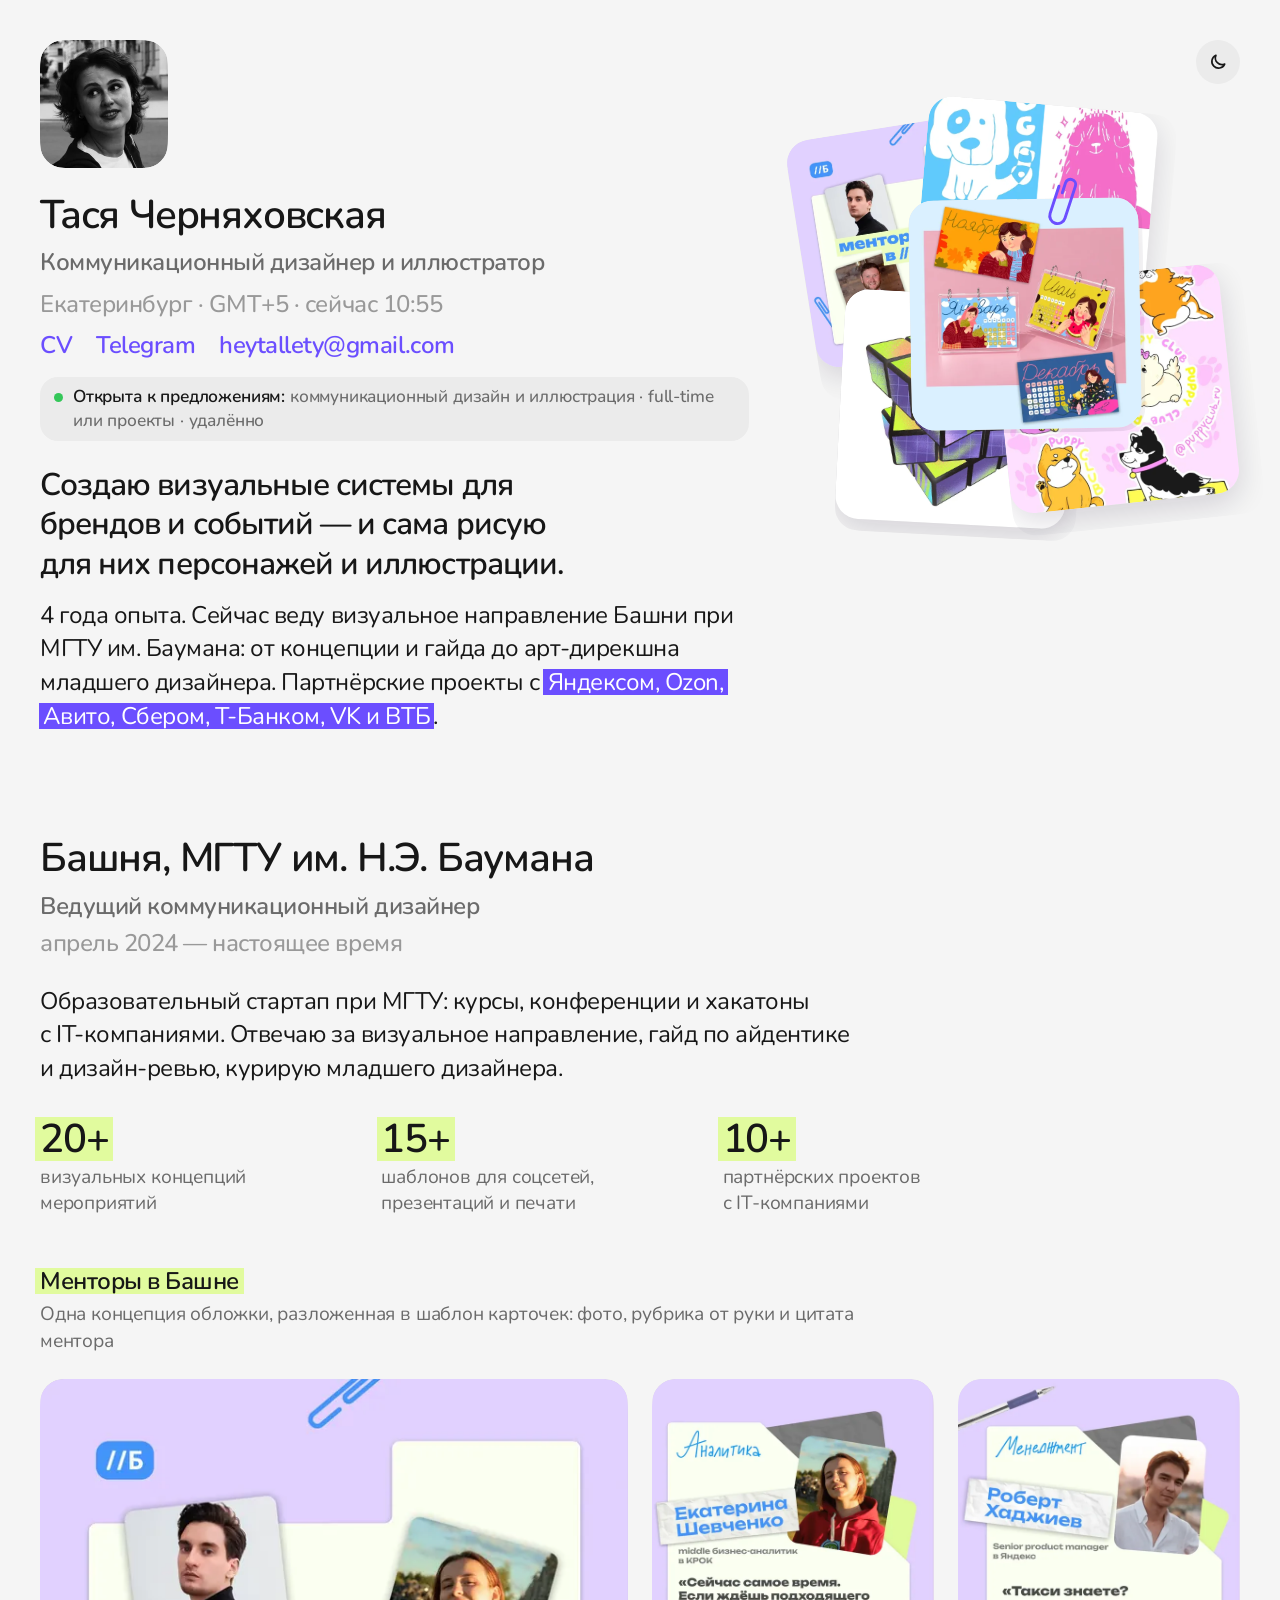
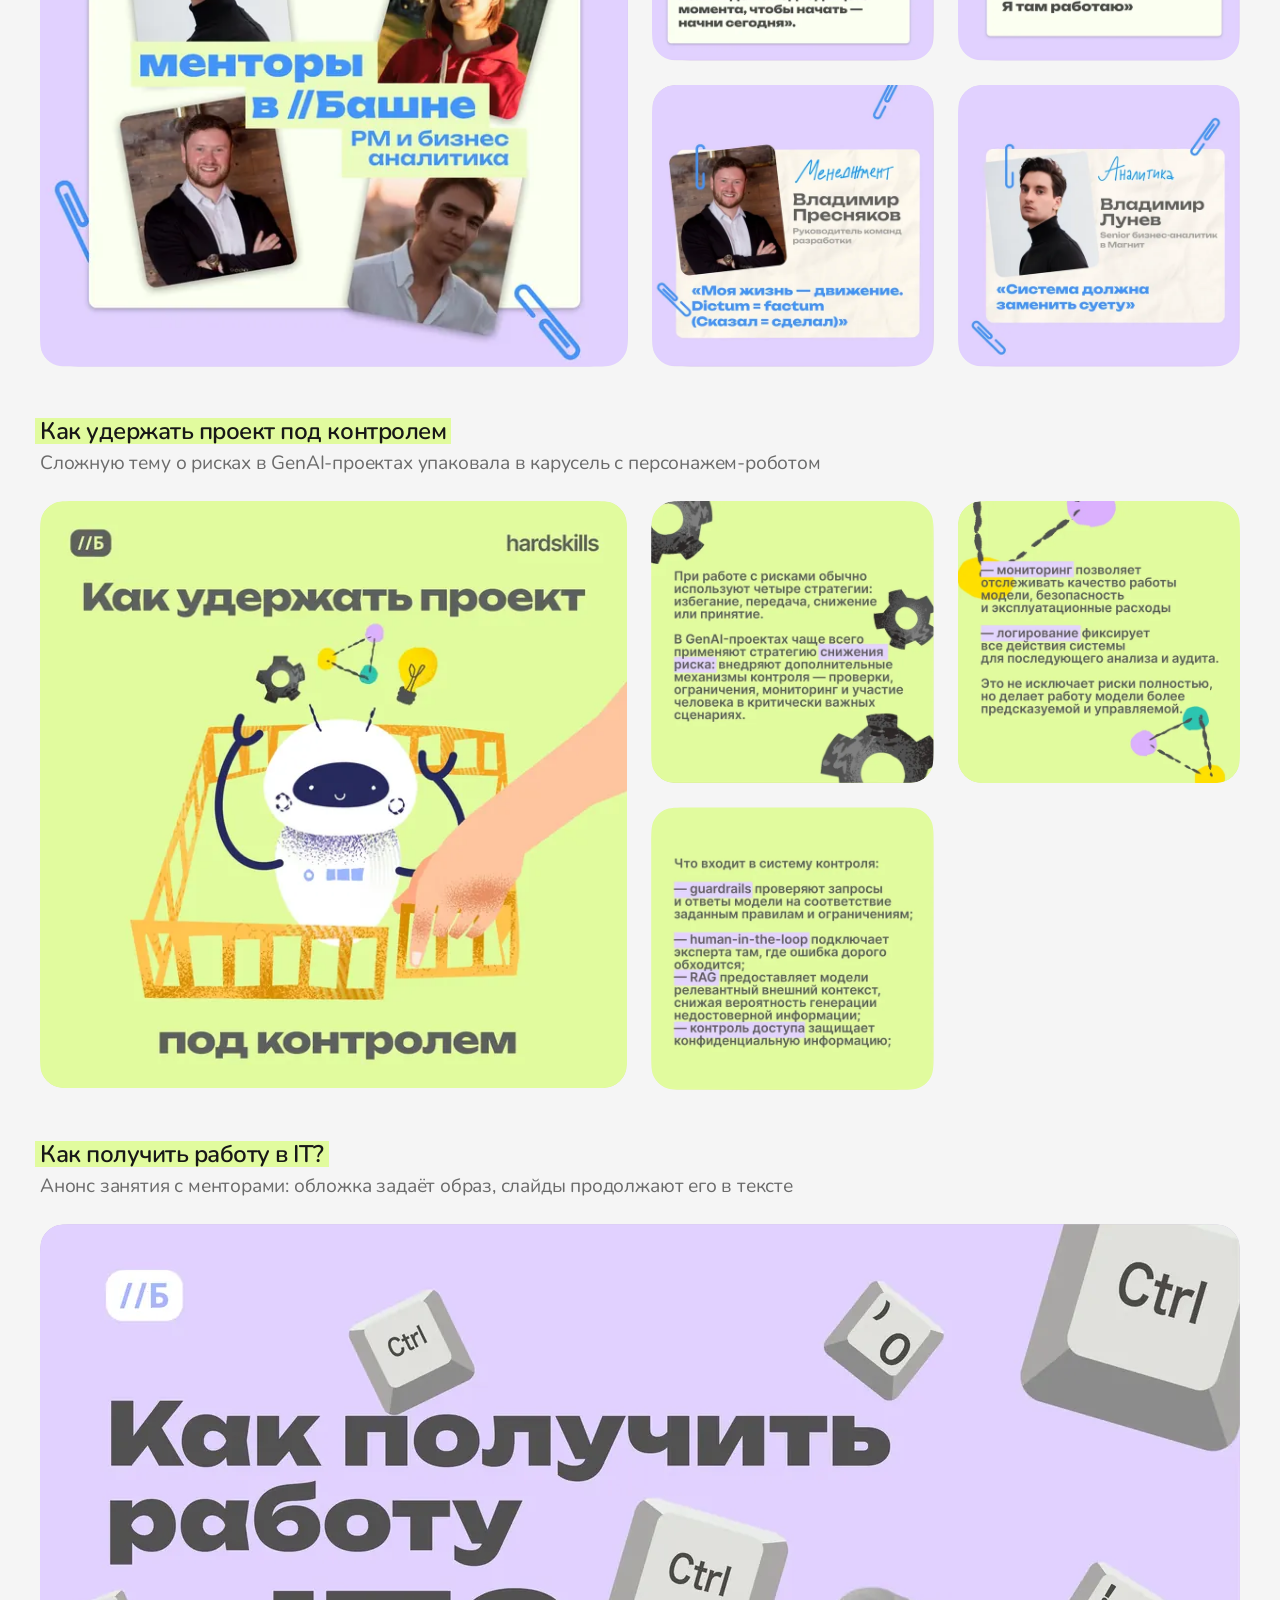
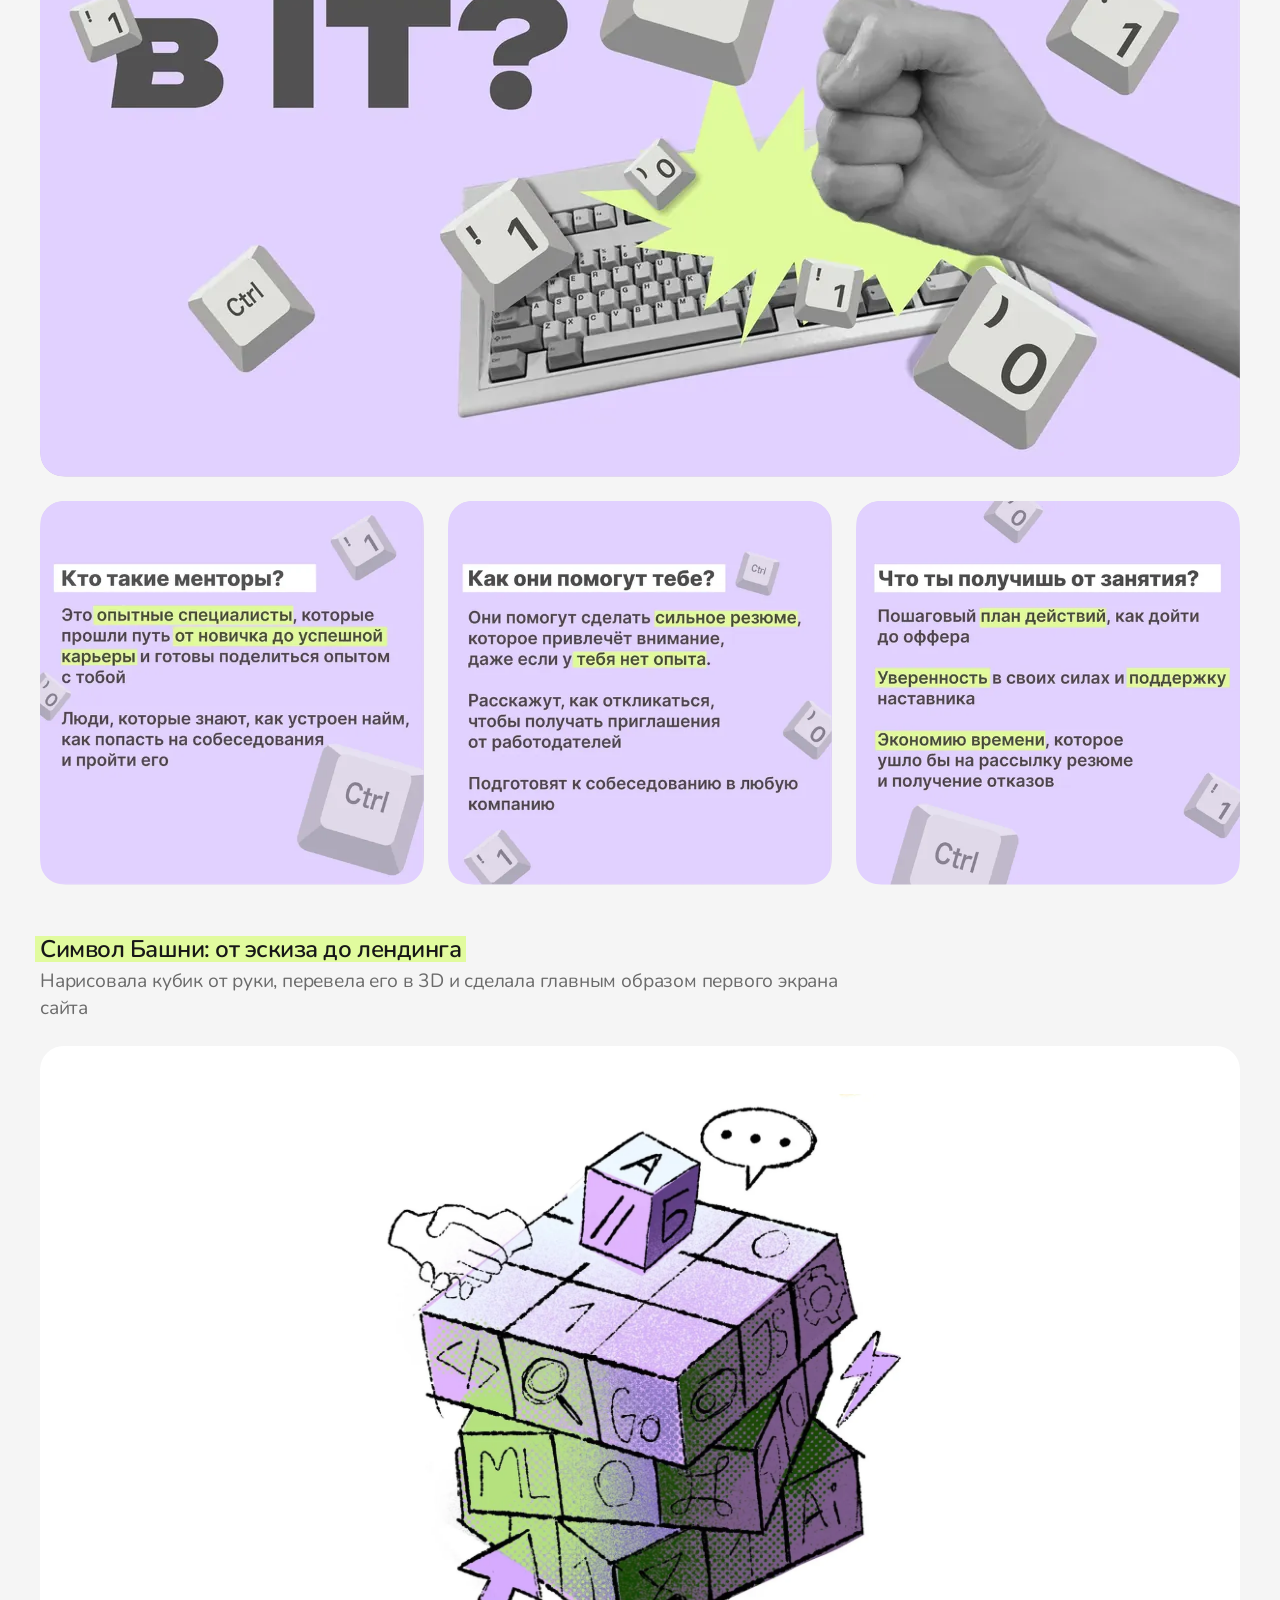
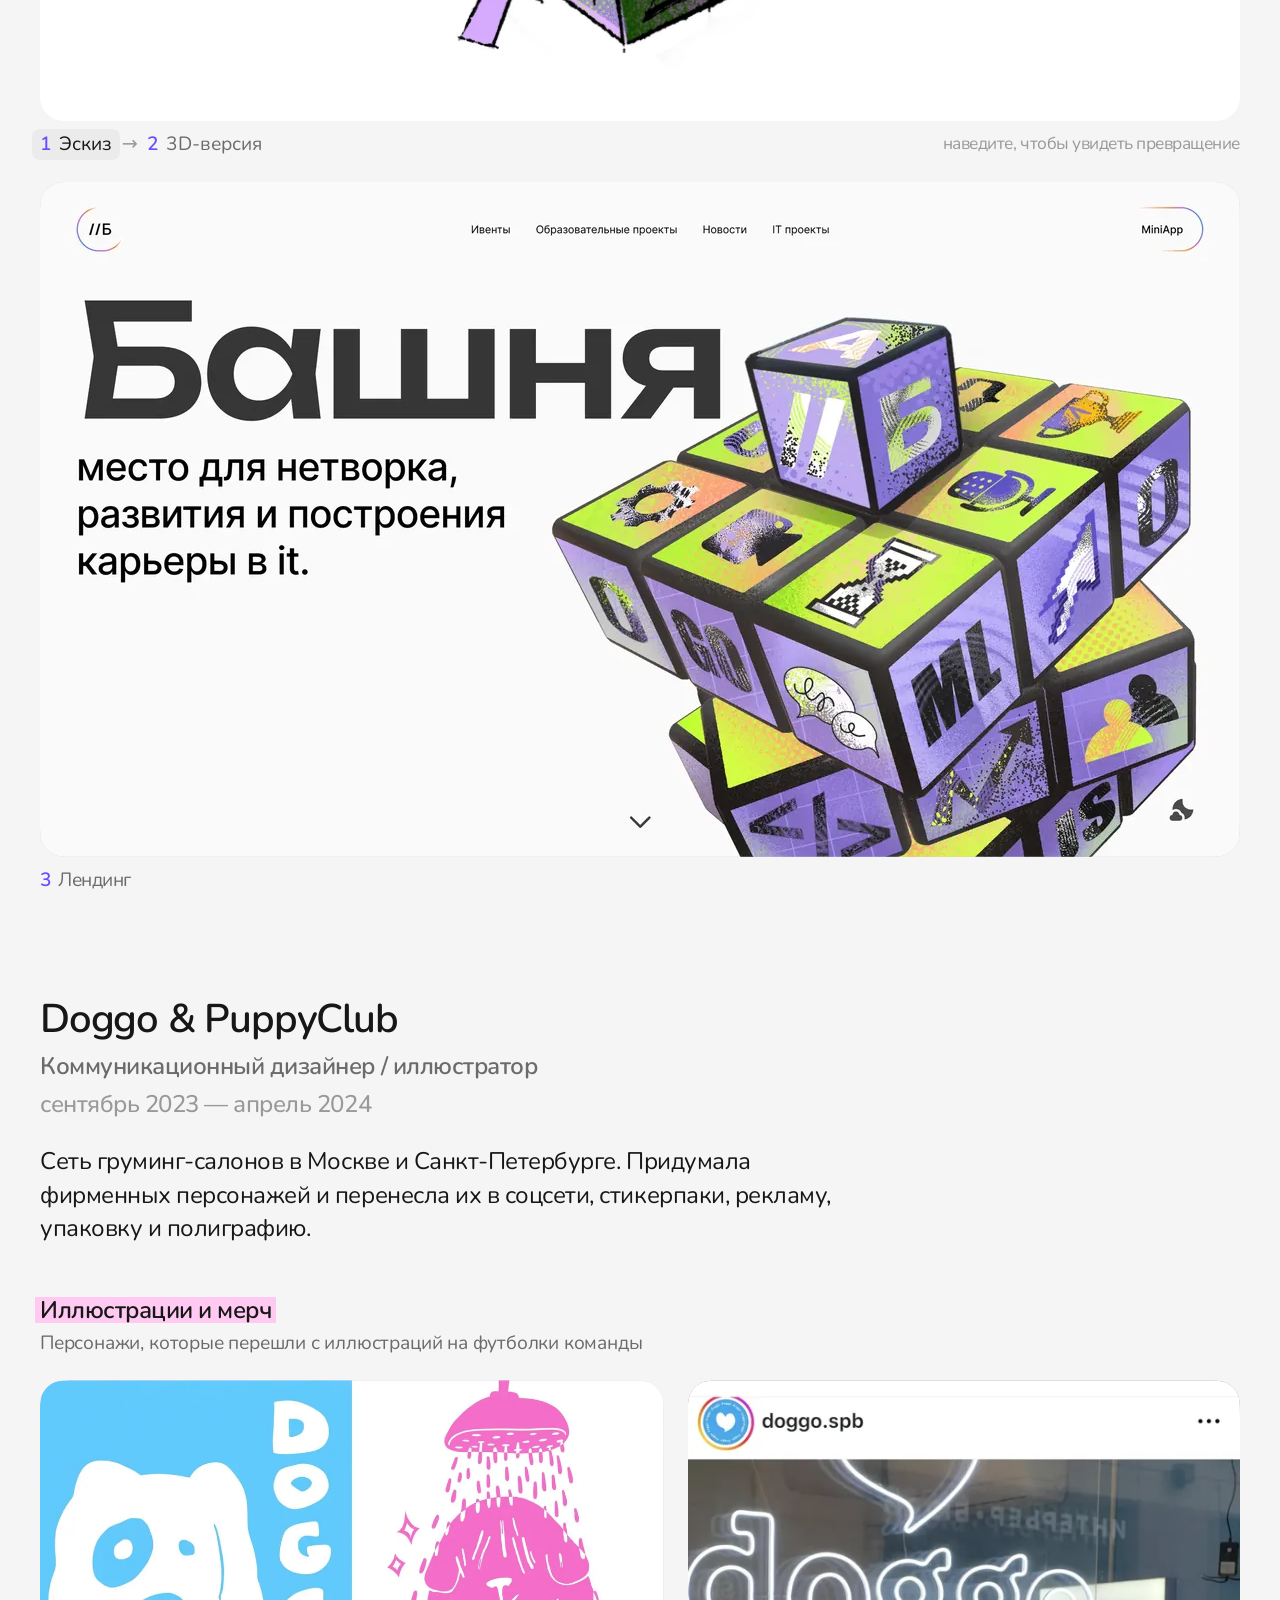
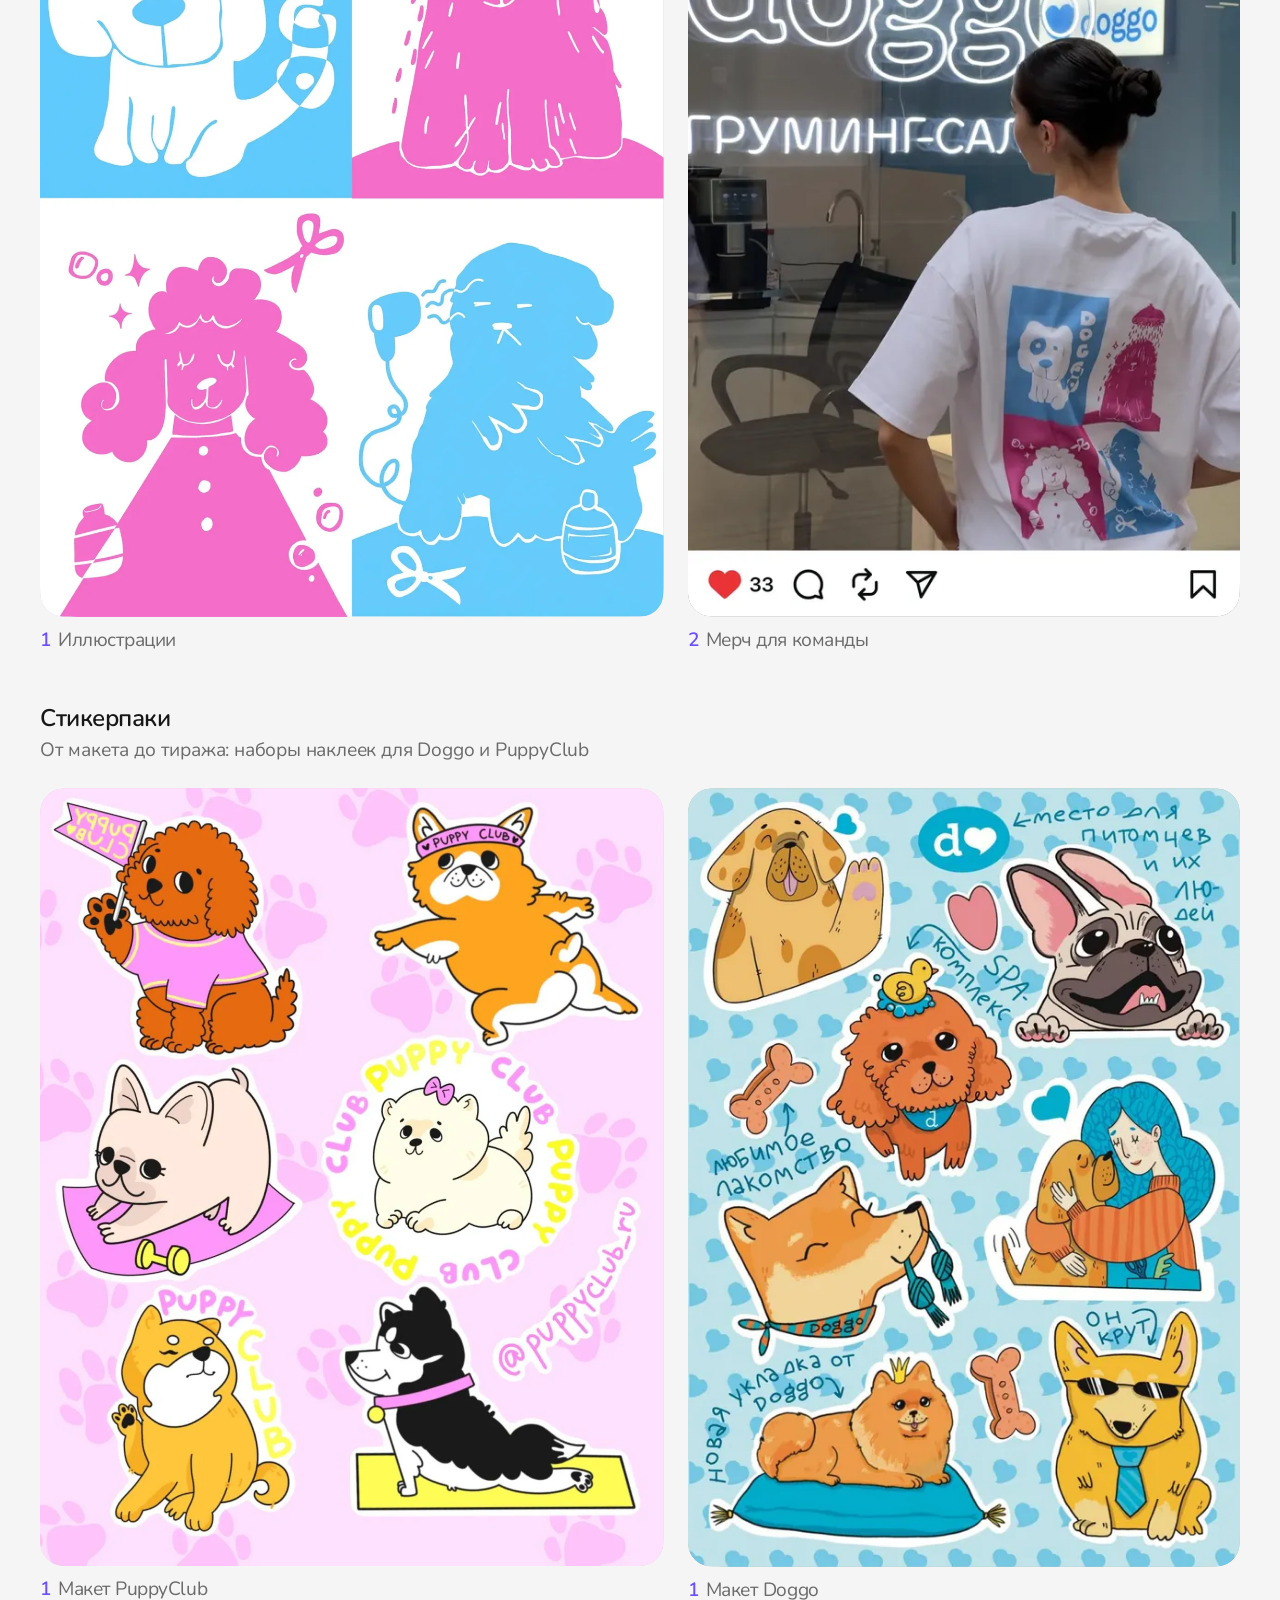
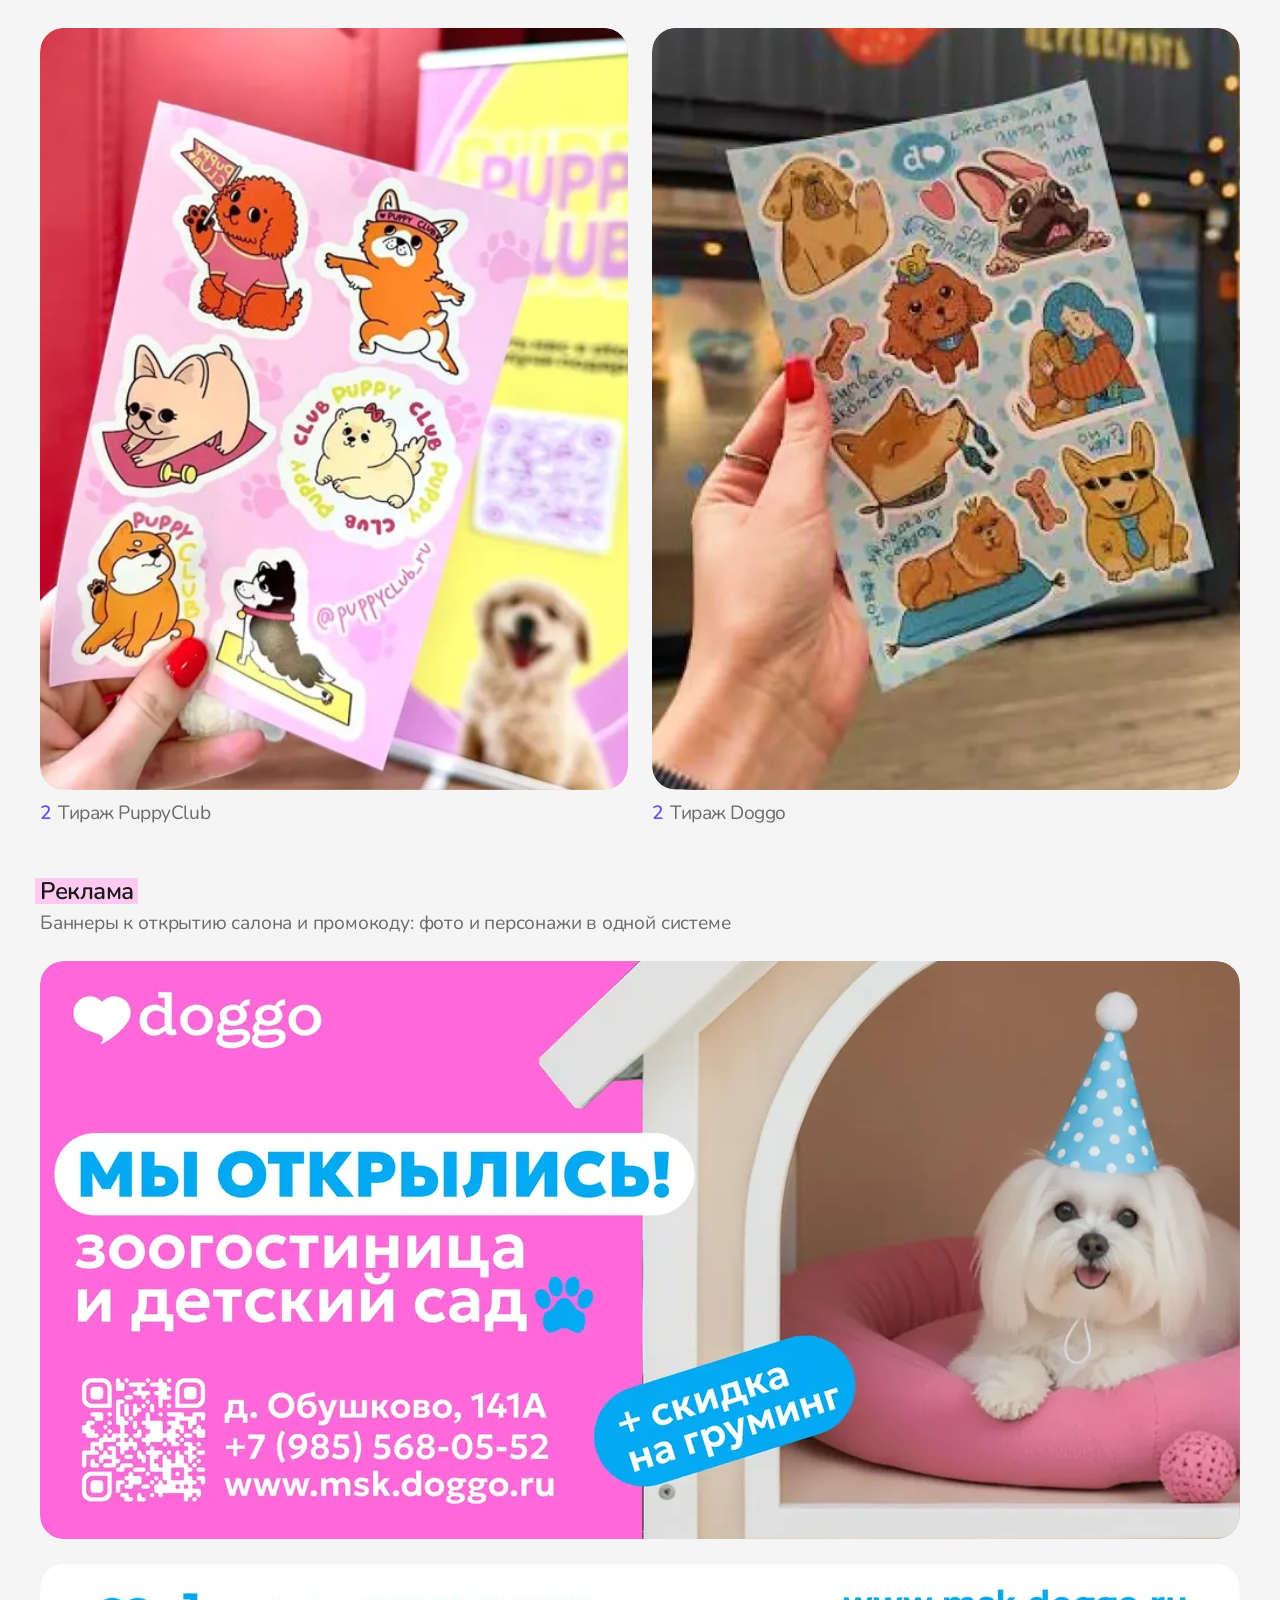
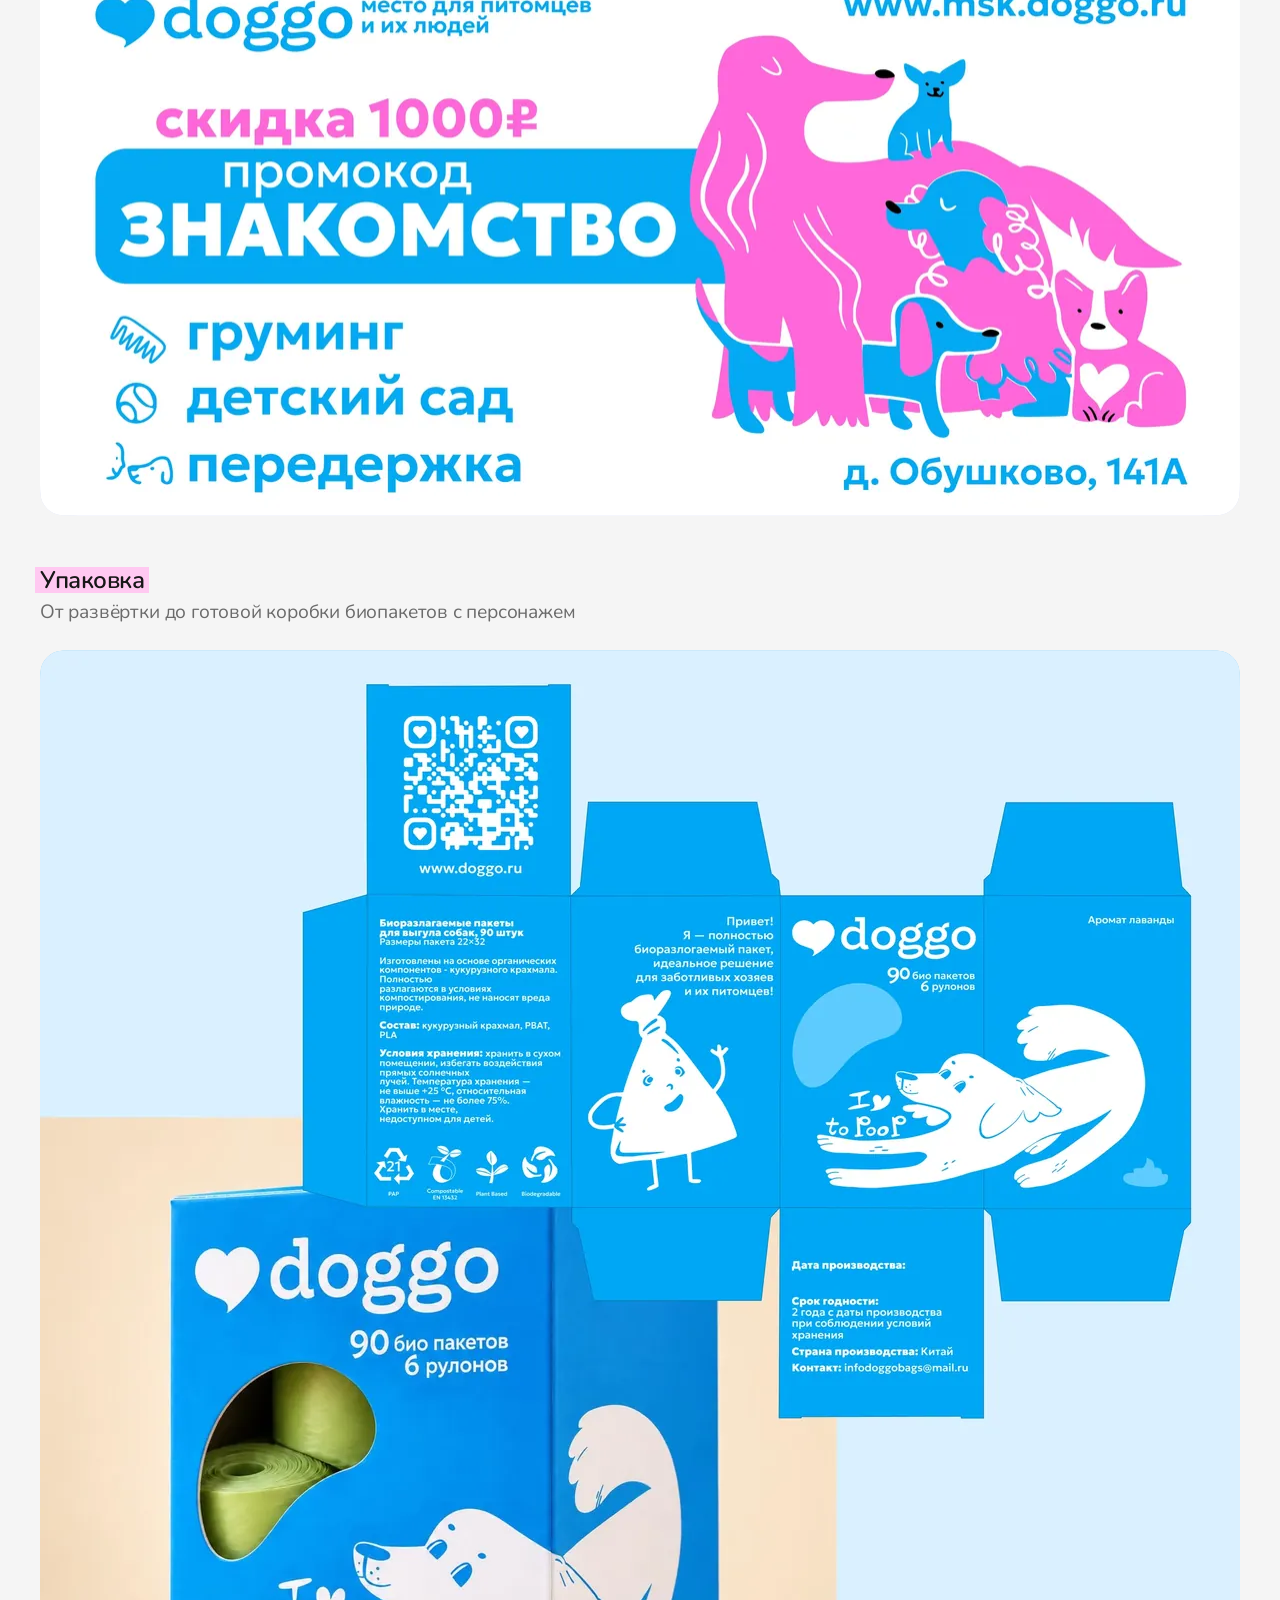
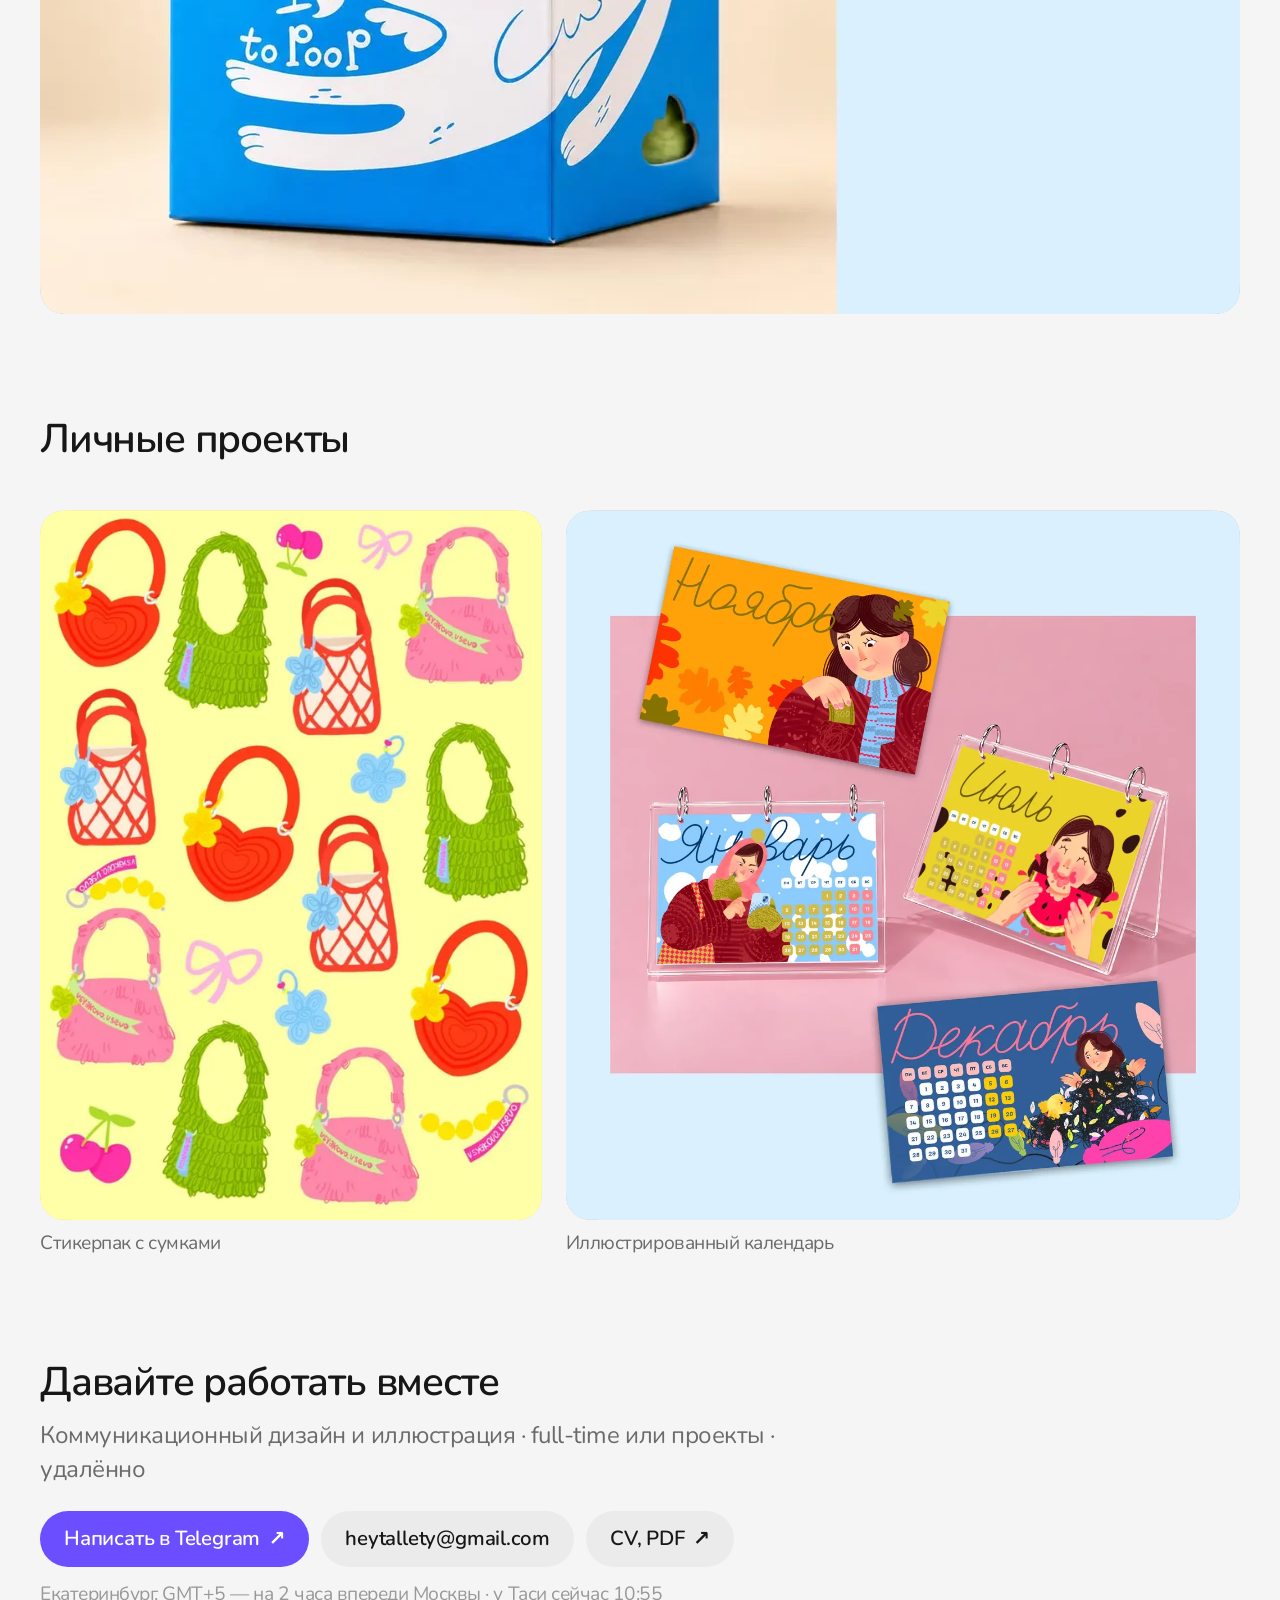
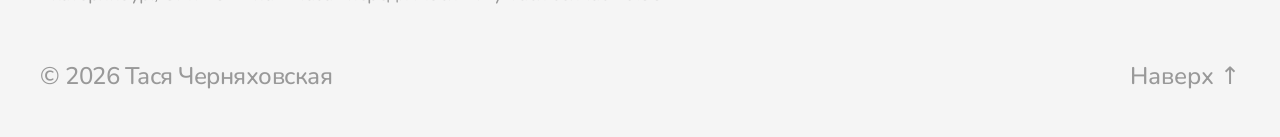
==== index.html @ 0a0b4d87 "Add files via upload" ====
<!doctype html>
<html lang="ru">
<head>
<meta charset="utf-8">
<meta name="viewport" content="width=device-width, initial-scale=1, viewport-fit=cover">
<title>Тася Черняховская</title>
<meta name="description" content="Тася Черняховская — коммуникационный дизайнер и иллюстратор: визуальные системы для брендов и событий с собственными персонажами и иллюстрациями">
<meta property="og:type" content="website">
<meta property="og:title" content="Тася Черняховская — коммуникационный дизайнер и иллюстратор">
<meta property="og:description" content="Портфолио: Башня МГТУ им. Баумана, Doggo &amp; PuppyClub, личные проекты">
<!-- После публикации замените SITE_URL на адрес сайта, например https://tasya.github.io -->
<meta property="og:url" content="SITE_URL/">
<meta property="og:image" content="SITE_URL/og.jpg">
<meta property="og:image:width" content="1200">
<meta property="og:image:height" content="630">
<meta name="twitter:card" content="summary_large_image">
<link rel="icon" href="img/avatar.webp">
<link rel="preconnect" href="https://fonts.googleapis.com">
<link rel="preconnect" href="https://fonts.gstatic.com" crossorigin>
<link rel="stylesheet" href="https://fonts.googleapis.com/css2?family=Nunito:wght@400;500;600&display=swap">
<style>
:root{
  --bg:#f5f5f5; --ink:#171717; --muted:#999; --link:#6b4eff; --tile:#ebebeb; --sub:#6b6b6b; --line:#dedede;
  --lilac:#6b4eff; --lime:#e1fb9e; --pink:#ffc9f1; --hl:var(--lime); --hl-fg:#171717;
  --fs:clamp(17px, 0.9rem + 0.75vw, 24px);
  --gap:clamp(12px, 1.9vw, 24px);
  --block:clamp(32px, 3.75vw, 48px);
  --section:clamp(64px, 8vw, 120px);
  --fs-h:clamp(26px, 1rem + 1.9vw, 40px);
  --measure:820px;
  --r:24px;
  --r2:24px;
  --on-toast:#fff; --cur-lnk:rgba(107,78,255,.18);
  color-scheme:light;
}
@media (prefers-color-scheme:dark){ :root:not([data-theme="light"]){
  --bg:#121214; --ink:#f1f0f3; --muted:#7c7b82; --link:#a593ff; --tile:#1f1e23; --sub:#a9a8b0; --line:#2a2930;
  --on-toast:#121214; --cur-lnk:rgba(165,147,255,.22);
  color-scheme:dark;
} }
:root[data-theme="dark"]{
  --bg:#121214; --ink:#f1f0f3; --muted:#7c7b82; --link:#a593ff; --tile:#1f1e23; --sub:#a9a8b0; --line:#2a2930;
  --on-toast:#121214; --cur-lnk:rgba(165,147,255,.22);
  color-scheme:dark;
}
*{box-sizing:border-box}
html{-webkit-text-size-adjust:100%}
body{
  margin:0; background:var(--bg); color:var(--ink);
  font-family:ui-rounded,"SF Compact Rounded","SF Pro Rounded","Nunito",system-ui,-apple-system,sans-serif;
  font-size:var(--fs); line-height:1.4; letter-spacing:-0.02em;
  padding-inline:clamp(16px, 4vw, 40px); padding-block:40px;
  -webkit-font-smoothing:antialiased;
}
.page{max-width:1280px; margin:0 auto; display:flex; flex-direction:column; gap:var(--section)}
section, header{display:flex; flex-direction:column; gap:var(--gap)}
header{position:relative}
.theme{position:absolute; top:0; right:0; width:44px; height:44px; border:0; border-radius:50%; background:var(--tile); color:var(--ink); display:grid; place-items:center; cursor:pointer; transition:background-color .3s, color .3s}
.theme:hover{color:var(--link)}
.theme:focus-visible{outline:3px solid var(--link); outline-offset:3px}
.theme svg{width:20px; height:20px; fill:none; stroke:currentColor; stroke-width:2; stroke-linecap:round; stroke-linejoin:round; grid-area:1/1}
.theme .i-sun{display:none}
.is-dark .theme .i-sun{display:block}
.is-dark .theme .i-moon{display:none}
p,ul,h1,h2,h3{margin:0}
.b{font-weight:600}
h1,h2{font-weight:600; text-wrap:balance}
h1{font-size:var(--fs-h); line-height:1.15; letter-spacing:-0.03em}
h2{font-size:var(--fs-h); line-height:1.15; letter-spacing:-0.03em; max-width:var(--measure)}
.role{display:block; color:var(--sub); font-size:var(--fs); line-height:1.4; letter-spacing:-0.02em; margin-top:.35em; font-weight:600}
.sec-head{display:flex; flex-direction:column; gap:var(--gap);}
.text,.desc{max-width:var(--measure)}
section > .sec-head{margin-bottom:calc(var(--block) - var(--gap))}
.lead{max-width:var(--measure)}
.stats{list-style:none; padding:0; margin:8px 0 0; display:grid; grid-template-columns:repeat(3,minmax(0,1fr)); gap:var(--gap); max-width:1000px}
.stats li{display:flex; flex-direction:column; gap:4px}
.stats b{font-size:var(--fs-h); line-height:1.1; letter-spacing:-0.03em; font-weight:600}
.stats span{color:var(--sub); font-size:.8em; line-height:1.35; letter-spacing:-0.01em}
.case{display:flex; flex-direction:column; gap:var(--gap)}
section > .case + .case{margin-top:calc(var(--block) - var(--gap))}
.sub{display:flex; flex-direction:column; gap:2px; max-width:var(--measure)}
.sub h3{margin:0; font-size:var(--fs); font-weight:600; line-height:1.4}
.sub p{color:var(--sub); font-size:.8em; line-height:1.4; letter-spacing:-0.01em}
.fig{margin:0; display:flex; flex-direction:column; gap:10px}
.fig figcaption{color:var(--sub); font-size:.8em}
.fig figcaption b{color:var(--link); font-weight:600; font-variant-numeric:tabular-nums; margin-right:.35em}
@media (max-width:560px){ .stats{grid-template-columns:1fr; gap:12px} .stats li{flex-direction:row; align-items:baseline; gap:12px} .stats b{min-width:2.4em} }


.avatar{width:128px; height:128px; border-radius:var(--r); overflow:hidden; background:var(--bg); flex:none; position:relative}
.avatar img{position:absolute; left:-14px; top:-27px; width:184px; height:184px; max-width:none; object-fit:cover}
.intro{display:flex; flex-direction:column; gap:8px}
.intro .role{margin-top:0}
.meta{color:var(--muted); font-weight:500}
.when{display:block; color:var(--muted); font-size:var(--fs); line-height:1.4; letter-spacing:-0.02em; font-weight:500; margin-top:.15em}
.links{display:flex; flex-wrap:wrap; gap:4px 24px}
.links a{color:var(--link); text-decoration:none; font-weight:600; padding:0 .18em; margin:0 -.18em; border-radius:4px; background:linear-gradient(transparent 8%, var(--lilac) 8%, var(--lilac) 92%, transparent 92%) no-repeat 0 0 / 0% 100%; transition:background-size .25s ease, color .25s}
.links a:hover,.links a:focus-visible{background-size:100% 100%; color:#fff}
@media (prefers-reduced-motion:reduce){.links a{transition:none}}
.links a:focus-visible, .shot:focus-visible{outline:3px solid var(--link); outline-offset:3px}
.text{display:flex; flex-direction:column; gap:16px}
.pitch{font-size:clamp(22px, 1rem + 1.2vw, 32px); line-height:1.25; letter-spacing:-0.03em; font-weight:600; text-wrap:balance}
.desc p{margin-bottom:4px}
.desc ul{padding-left:1.5em; margin:0}


/* text selection in marker colors */
::selection{background:#6b4eff; color:#fff}
.links a::selection{color:#fff}
#s-bashnya ::selection{background:#e1fb9e; color:#171717}
#s-doggo ::selection{background:#ffc9f1; color:#171717}
html,body{transition:background-color .3s, color .3s}
@media (prefers-reduced-motion:reduce){html,body{transition:none}}
/* marker highlights, as in the Bashnya slides */
.hl{background:linear-gradient(transparent 8%, var(--hl) 8%, var(--hl) 92%, transparent 92%); padding:0 .18em; margin:0 -.06em; -webkit-box-decoration-break:clone; box-decoration-break:clone}
.hl-lilac{--hl:var(--lilac); --hl-fg:#fff}
#s-bashnya{--hl:var(--lime); --hl-fg:#171717}
#s-doggo{--hl:var(--pink); --hl-fg:#171717}
.hl,.sub h3 span,.stats b span{transition:color .35s}
html:not(.mk-pre) :is(.hl,.sub h3 span,.stats b span), .mk-pre :is(.hl,.sub h3 span,.stats b span).mk-in{color:var(--hl-fg)}
.sub h3 span{background:linear-gradient(transparent 8%, var(--hl) 8%, var(--hl) 92%, transparent 92%); padding:0 .2em; margin-left:-.2em; -webkit-box-decoration-break:clone; box-decoration-break:clone}
.stats b{font-variant-numeric:tabular-nums}
.stats b span{color:inherit; font-size:inherit; letter-spacing:inherit; line-height:inherit; background:linear-gradient(transparent 10%, var(--hl) 10%, var(--hl) 90%, transparent 90%); padding:0 .12em; margin-left:-.12em}


/* image tiles */
.shot{
  display:block; position:relative; width:100%; max-width:100%; overflow:hidden;
  border-radius:var(--r); background:var(--tile); cursor:zoom-in; padding:0; border:0;
}
.shot img{position:absolute; inset:0; width:100%; height:100%; object-fit:cover; display:block; transition:transform .5s cubic-bezier(.2,.7,.2,1)}
.shot:hover img{transform:scale(1.025)}
.r2 .shot{border-radius:var(--r2)}
.shot:focus-visible{outline-offset:-4px}
.sq{aspect-ratio:1}

.grid{display:grid; gap:var(--gap); width:100%}
.g-a{grid-template-columns:1fr 1fr}
.g-a .quad{display:grid; grid-template-columns:1fr 1fr; gap:var(--gap)}
.g-b{grid-template-columns:628fr 302fr 302fr; align-items:start}
.g-b .big{grid-row:span 2}
.g-3{grid-template-columns:repeat(3,1fr)}
.g-pair{grid-template-columns:1fr 1fr}
.g-pair.wide{gap:calc(var(--gap)*2)}
.g-d1{grid-template-columns:666fr 590fr}
.g-d2{grid-template-columns:666fr 590fr}
.g-p{grid-template-columns:536fr 720fr}

.foot{display:flex; flex-direction:column; gap:var(--block);}
.foot-cta{display:flex; flex-direction:column; gap:16px}
.copy{color:var(--muted); font-weight:500}

@media (max-width:720px){
  body{padding-block:24px}
  .avatar{width:96px; height:96px; border-radius:24px}
  .avatar img{left:-10.5px; top:-20px; width:138px; height:138px}
  .g-a{grid-template-columns:1fr}
  .g-b,.g-3{grid-template-columns:1fr 1fr}
  .g-b .big{grid-column:1 / -1; grid-row:auto}
  .g-b .m-full{grid-column:1 / -1; order:5}
  .g-3 > :last-child{grid-column:1 / -1}
  .g-pair.wide{gap:var(--gap)}
}
@media (max-width:480px){
  .g-d1,.g-d2,.g-p{grid-template-columns:1fr}
}

.copy-mail{position:relative}
.toast{position:fixed; left:50%; bottom:calc(24px + env(safe-area-inset-bottom,0px)); transform:translate(-50%,12px); z-index:200;
  background:var(--ink); color:var(--on-toast); font-size:16px; letter-spacing:0; font-weight:500; padding:10px 18px; border-radius:999px;
  opacity:0; pointer-events:none; transition:opacity .2s, transform .2s}
.toast.show{opacity:1; transform:translate(-50%,0)}

/* motion */
.shot img{opacity:0; transition:opacity .6s ease, transform .5s cubic-bezier(.2,.7,.2,1)}
.shot img.ld{opacity:1}
.hl,.sub h3 span,.stats b span{background-repeat:no-repeat; background-size:100% 100%}
.mk-pre .hl,.mk-pre .sub h3 span,.mk-pre .stats b span{background-size:0% 100%}
.mk-ready .hl,.mk-ready .sub h3 span,.mk-ready .stats b span{transition:background-size .7s cubic-bezier(.65,0,.35,1)}
.mk-pre .hl.mk-in,.mk-pre .sub h3 span.mk-in,.mk-pre .stats b span.mk-in{background-size:100% 100%}
.lb-stage img.flip{transition:transform .38s cubic-bezier(.2,.8,.2,1), border-radius .38s}
@media (prefers-reduced-motion:reduce){ .shot img{transition:none} .mk-pre .hl,.mk-pre .sub h3 span,.mk-pre .stats b span{transition:none; background-size:100% 100%} .lb-stage img.flip{transition:none} }

/* custom cursor (mouse / trackpad only) */
.cur{position:fixed; left:0; top:0; translate:-200px -200px; z-index:300; pointer-events:none; width:12px; height:12px; margin:-6px 0 0 -6px; border-radius:50%;
  background:var(--link); display:grid; place-items:center; opacity:0;
  transition:width .25s cubic-bezier(.2,.8,.2,1), height .25s cubic-bezier(.2,.8,.2,1), margin .25s cubic-bezier(.2,.8,.2,1), background-color .2s, opacity .2s}
.cur span{font-size:14px; font-weight:600; letter-spacing:0; color:var(--ink); opacity:0; transition:opacity .15s; white-space:nowrap}
.cur.on{opacity:1}
.cur.img{width:84px; height:84px; margin:-42px 0 0 -42px}
.cur span{transition:opacity .15s, color .2s}
.cur.img span{opacity:1}
.cur.lnk{width:auto; height:34px; margin:0; transform:translate(-50%,-50%); padding:0 14px; border-radius:999px; background:var(--link); transition:margin .25s cubic-bezier(.2,.8,.2,1), background-color .2s, opacity .2s}
.cur.lnk span{opacity:1; color:#fff; font-size:14px}
.is-dark .cur.lnk span{color:#121214}
.cur.down{scale:.88}
@media (hover:hover) and (pointer:fine){
  html.has-cur, html.has-cur a, html.has-cur button.shot{cursor:none}
  html.has-cur .lb, html.has-cur .lb *{cursor:auto}
}

/* status */
.status{display:inline-flex; align-items:flex-start; gap:10px; margin-top:6px; padding:8px 16px 8px 14px; border-radius:18px; background:var(--tile);
  font-size:.72em; font-weight:500; line-height:1.4; letter-spacing:-0.01em; color:var(--sub); max-width:100%; align-self:flex-start}
.status b{color:var(--ink); font-weight:600}
.status i{flex:none; width:9px; height:9px; border-radius:50%; background:#34c759; margin-top:.45em; box-shadow:0 0 0 0 rgba(52,199,89,.5); animation:ping 2.4s ease-out infinite}
@keyframes ping{0%{box-shadow:0 0 0 0 rgba(52,199,89,.45)}70%,100%{box-shadow:0 0 0 8px rgba(52,199,89,0)}}
/* sticky section nav */
section,footer{scroll-margin-top:90px}
.snav{position:fixed; z-index:50; left:50%; top:calc(14px + env(safe-area-inset-top,0px)); translate:-50% -140%; opacity:0;
  display:flex; gap:2px; padding:5px; border-radius:999px; background:color-mix(in srgb, var(--bg-cur,var(--bg)) 78%, transparent);
  -webkit-backdrop-filter:blur(14px) saturate(1.4); backdrop-filter:blur(14px) saturate(1.4);
  box-shadow:0 0 0 1px var(--line), 0 8px 24px rgba(0,0,0,.08); transition:translate .35s cubic-bezier(.2,.8,.2,1), opacity .25s}
.snav.show{translate:-50% 0; opacity:1}
.snav a{font-size:16px; font-weight:600; letter-spacing:-0.01em; color:var(--sub); text-decoration:none; padding:7px 14px; border-radius:999px; transition:background-color .2s, color .2s; white-space:nowrap}
.snav a:hover{color:var(--ink)}
.snav a.act{background:var(--lilac); color:#fff}
.snav a:focus-visible{outline:2px solid var(--link); outline-offset:2px}
@media (max-width:480px){ .snav a{font-size:14px; padding:6px 10px} }
@media (prefers-reduced-motion:reduce){ .snav{transition:opacity .2s} .status i{animation:none} }

/* sketch -> 3D morph */
.morph-stage{position:relative; aspect-ratio:16/9; border-radius:var(--r); background:#fff; overflow:hidden}
.morph-stage .shot{position:absolute; inset:0; width:100%; height:100%; background:#fff !important; border-radius:var(--r)}
.morph-stage .shot img{object-fit:contain; padding:4%}
.morph-stage .m-b{opacity:0; pointer-events:none; transition:opacity .7s ease}
.morph-stage .m-a img.ld{transition:opacity .7s ease, transform .7s cubic-bezier(.2,.7,.2,1)}
.morph.is-b .m-b{opacity:1; pointer-events:auto}
.morph.is-b .m-a{pointer-events:none}
.morph.is-b .m-a img.ld{opacity:0; transform:scale(.96) rotate(-2deg)}
.morph .m-b img{transform:scale(1.04) rotate(2deg); transition:opacity .6s ease, transform .7s cubic-bezier(.2,.7,.2,1)}
.morph.is-b .m-b img{transform:none}
.steps{display:flex; align-items:center; flex-wrap:wrap; gap:6px 10px}
.steps .step{font:inherit; color:var(--sub); background:none; border:0; padding:2px 8px; margin:-2px -8px; border-radius:8px; cursor:pointer; transition:color .2s, background-color .2s}
.steps .step b{color:var(--link); font-weight:600; margin-right:.35em}
.steps .step.on{color:var(--ink); background:var(--tile)}
.steps .step:focus-visible{outline:2px solid var(--link); outline-offset:2px}
.steps .arr{color:var(--muted)}
.steps .hint{color:var(--muted); margin-left:auto; font-size:.9em}
@media (hover:none){ .steps .hint{display:none} }
@media (prefers-reduced-motion:reduce){ .morph-stage .m-b,.morph-stage .shot img{transition:none !important} .morph .m-b img,.morph.is-b .m-a img.ld{transform:none} }
/* card tilt */
.tilt{transition:transform .5s cubic-bezier(.2,.8,.2,1)}
.tilt.tilting{transition:transform .08s linear}
.tilt::after{content:""; position:absolute; inset:0; pointer-events:none; border-radius:inherit; opacity:0; transition:opacity .3s;
  background:radial-gradient(circle at var(--gx,50%) var(--gy,50%), rgba(255,255,255,.45), rgba(255,255,255,0) 55%); mix-blend-mode:soft-light}
.tilt.tilting::after{opacity:1}
/* paw prints */
.paw{position:fixed; left:0; top:0; z-index:40; width:22px; height:22px; margin:-11px 0 0 -11px; pointer-events:none; color:#ff5fd2; opacity:.85; animation:pawfade 1.3s ease-out forwards}
.is-dark .paw{color:#ff7fdc}
@keyframes pawfade{0%{opacity:0; scale:.6}12%{opacity:.85; scale:1}70%{opacity:.6}100%{opacity:0; scale:.9}}

/* footer CTA */
.foot-cta{gap:14px}
.foot-sub{color:var(--sub); max-width:var(--measure)}
.btns{display:flex; flex-wrap:wrap; gap:12px; margin-top:10px}
.btn{display:inline-flex; align-items:center; gap:.4em; height:56px; padding:0 24px; border-radius:999px; font-weight:600; font-size:.85em; letter-spacing:-0.01em;
  text-decoration:none; color:var(--ink); background:var(--tile); transition:background-color .2s, color .2s, transform .2s}
.btn:hover{background:var(--lilac); color:#fff}
.btn.primary{background:var(--link); color:#fff}
.is-dark .btn.primary{color:#121214}
.btn.primary:hover{background:var(--ink); color:var(--bg)}
.btn:active{transform:scale(.97)}
.btn:focus-visible{outline:3px solid var(--link); outline-offset:3px}
.foot-meta{color:var(--muted); font-size:.8em}
.foot-bottom{display:flex; justify-content:space-between; align-items:center; gap:16px; flex-wrap:wrap}
.totop{font:inherit; font-weight:500; color:var(--muted); background:none; border:0; padding:4px 0; cursor:pointer; transition:color .2s}
.totop:hover{color:var(--link)}
.totop:focus-visible{outline:2px solid var(--link); outline-offset:3px; border-radius:4px}
@media (max-width:560px){ .btn{height:52px; width:100%; justify-content:center} }

/* hero with collage */
header{display:grid; grid-template-columns:minmax(0,1fr) minmax(0,440px); gap:var(--gap) clamp(24px,4vw,64px); align-items:start}
.hero-l{display:flex; flex-direction:column; gap:var(--gap); min-width:0}
.collage{position:relative; height:470px; margin-top:64px}
.hcard{position:absolute; width:230px; aspect-ratio:1; padding:0; border:0; border-radius:var(--r); overflow:hidden; background:var(--tile); cursor:zoom-in;
  box-shadow:0 10px 30px rgba(20,10,40,.14); transition:transform .55s cubic-bezier(.2,.8,.2,1), box-shadow .3s}
.hcard img{width:100%; height:100%; object-fit:cover; display:block}
.hc1{left:0;   top:20px;  transform:rotate(-9deg); z-index:1}
.hc2{left:120px; top:0;   transform:rotate(5deg);  z-index:2}
.hc3{left:40px; top:190px; transform:rotate(3deg); z-index:3}
.hc4{left:200px; top:170px; transform:rotate(-6deg); z-index:4}
.hc5{left:110px; top:95px; transform:rotate(-1deg); z-index:5}
.collage:hover .hc1{transform:translate(-40px,-24px) rotate(-14deg)}
.collage:hover .hc2{transform:translate(46px,-30px) rotate(10deg)}
.collage:hover .hc3{transform:translate(-50px,30px) rotate(-3deg)}
.collage:hover .hc4{transform:translate(50px,34px) rotate(-10deg)}
.collage:hover .hc5{transform:translate(0,-6px) rotate(2deg)}
.collage .hcard:hover{box-shadow:0 18px 44px rgba(20,10,40,.24); z-index:9; scale:1.04}
.hcard:focus-visible{outline:3px solid var(--link); outline-offset:3px; z-index:9}
.clip{position:absolute; left:250px; top:70px; width:26px; z-index:10; fill:none; stroke:var(--link); stroke-width:4.5; stroke-linecap:round; transform:rotate(18deg); pointer-events:none; transition:transform .55s cubic-bezier(.2,.8,.2,1)}
.collage:hover .clip{transform:translate(0,-8px) rotate(24deg)}
.is-dark .hcard{box-shadow:0 10px 30px rgba(0,0,0,.45)}
@media (max-width:1000px){
  header{grid-template-columns:1fr}
  .collage{height:300px; margin-top:8px; max-width:440px; width:100%; justify-self:center}
  .hcard{width:150px}
  .hc1{left:4%; top:30px} .hc2{left:36%; top:6px} .hc3{left:12%; top:130px} .hc4{left:58%; top:120px} .hc5{left:34%; top:70px}
  .clip{left:64%; top:40px; width:20px}
  .collage:hover .hcard{transform:none} .collage:hover .clip{transform:rotate(18deg)}
}
@media (prefers-reduced-motion:reduce){ .hcard,.clip{transition:none} }
/* section tint */
body{background:var(--bg-cur,var(--bg)); transition:background-color .7s ease, color .3s}
html[data-sec="s-bashnya"]{--bg-cur:color-mix(in srgb, var(--bg) 86%, #e1fb9e)}
html[data-sec="s-doggo"]{--bg-cur:color-mix(in srgb, var(--bg) 88%, #ffc9f1)}
html[data-sec="s-personal"],html[data-sec="contacts"]{--bg-cur:color-mix(in srgb, var(--bg) 92%, #6b4eff)}
.is-dark[data-sec="s-bashnya"]{--bg-cur:color-mix(in srgb, var(--bg) 93%, #e1fb9e)}
.is-dark[data-sec="s-doggo"]{--bg-cur:color-mix(in srgb, var(--bg) 92%, #ffc9f1)}
.is-dark[data-sec="s-personal"],.is-dark[data-sec="contacts"]{--bg-cur:color-mix(in srgb, var(--bg) 88%, #6b4eff)}
@media (prefers-reduced-motion:reduce){ body{transition:none} }
/* lightbox */
.lb{position:fixed; inset:0; z-index:100; background:rgba(12,12,12,.94); display:flex; align-items:center; justify-content:center;
  opacity:0; visibility:hidden; transition:opacity .2s, visibility .2s; touch-action:pan-x pan-y pinch-zoom}
.lb.open{opacity:1; visibility:visible}
.lb.closing{background:rgba(12,12,12,0); transition:background .3s}
.lb.closing button,.lb.closing .lb-count{opacity:0; transition:opacity .15s}
.lb-stage{position:absolute; inset:0; overflow:auto; display:flex; align-items:center; justify-content:center;
  padding:calc(64px + env(safe-area-inset-top,0px)) 72px calc(64px + env(safe-area-inset-bottom,0px))}
.lb-stage img{max-width:100%; max-height:100%; object-fit:contain; border-radius:12px; cursor:zoom-in; user-select:none; -webkit-user-drag:none}
.lb.zoomed .lb-stage{display:block; padding:0}
.lb.zoomed .lb-stage img{max-width:none; max-height:none; width:auto; border-radius:0; cursor:zoom-out; margin:auto; display:block}
.lb button{position:absolute; z-index:2; border:0; background:rgba(255,255,255,.12); color:#fff; width:48px; height:48px; border-radius:50%;
  display:grid; place-items:center; cursor:pointer; backdrop-filter:blur(8px); -webkit-backdrop-filter:blur(8px); transition:background .15s}
.lb button:hover{background:rgba(255,255,255,.24)}
.lb button:focus-visible{outline:2px solid #fff; outline-offset:2px}
.lb button svg{width:22px; height:22px; stroke:currentColor; fill:none; stroke-width:2; stroke-linecap:round; stroke-linejoin:round}
.lb-close{top:calc(12px + env(safe-area-inset-top,0px)); right:12px}
.lb-zoom{top:calc(12px + env(safe-area-inset-top,0px)); right:68px}
.lb-prev{left:12px; top:50%; transform:translateY(-50%)}
.lb-next{right:12px; top:50%; transform:translateY(-50%)}
.lb-count{position:absolute; left:50%; transform:translateX(-50%); bottom:calc(18px + env(safe-area-inset-bottom,0px)); color:rgba(255,255,255,.7);
  font-size:15px; letter-spacing:0; font-variant-numeric:tabular-nums; z-index:2}
@media (max-width:720px){
  .lb-stage{padding:64px 12px}
  .lb-prev,.lb-next{top:auto; transform:none; bottom:calc(8px + env(safe-area-inset-bottom,0px))}
  .lb-count{bottom:calc(22px + env(safe-area-inset-bottom,0px))}
}
@media (prefers-reduced-motion:reduce){ .shot img, .lb{transition:none} .shot:hover img{transform:none} }
</style>
</head>
<body>

<nav class="snav" id="snav" aria-label="Разделы">
  <a href="#s-bashnya" data-s="s-bashnya">Башня</a>
  <a href="#s-doggo" data-s="s-doggo">Doggo</a>
  <a href="#s-personal" data-s="s-personal">Личное</a>
  <a href="#contacts" data-s="contacts">Контакты</a>
</nav>
<div class="page">
  <header>
    <button class="theme" id="themeBtn" type="button" aria-label="Переключить тему"><svg class="i-moon" viewBox="0 0 24 24"><path d="M20 14.5A8 8 0 0 1 9.5 4a8 8 0 1 0 10.5 10.5z"/></svg><svg class="i-sun" viewBox="0 0 24 24"><circle cx="12" cy="12" r="4"/><path d="M12 2v2M12 20v2M4.9 4.9l1.4 1.4M17.7 17.7l1.4 1.4M2 12h2M20 12h2M4.9 19.1l1.4-1.4M17.7 6.3l1.4-1.4"/></svg></button>
    <div class="hero-l">
    <div class="avatar"><img src="img/avatar.webp" alt="Тася Черняховская"></div>
    <div class="intro b">
      <h1>Тася Черняховская</h1>
      <p class="role">Коммуникационный дизайнер и иллюстратор</p>
      <p class="meta">Екатеринбург · GMT+5<span class="clock-wrap" hidden> · сейчас <span class="clock"></span></span></p>
      <nav class="links" aria-label="Контакты">
        <a class="cv-link" href="Tasia_Chernyakhovskaya_CV.pdf" target="_blank" rel="noopener" data-cur="PDF ↗">CV</a>
        <a href="https://t.me/tallety" target="_blank" rel="noopener" data-cur="Написать ↗">Telegram</a>
        <a class="copy-mail" href="mailto:heytallety@gmail.com" data-cur="Скопировать">heytallety@gmail.com</a>
      </nav>
      <p class="status"><i aria-hidden="true"></i><span><b>Открыта к предложениям:</b> коммуникационный дизайн и иллюстрация · full‑time или проекты · удалённо</span></p>
    </div>
    <div class="text">
      <p class="pitch">Создаю визуальные системы для брендов и событий — и сама рисую для них персонажей и иллюстрации.</p>
      <p>4 года опыта. Сейчас веду визуальное направление Башни при МГТУ им. Баумана: от концепции и гайда до арт-дирекшна младшего дизайнера. Партнёрские проекты с <span class="hl hl-lilac">Яндексом, Ozon, Авито, Сбером, Т‑Банком, VK и ВТБ</span>.</p>
    </div>
    </div>
    <div class="collage" id="collage" aria-label="Избранные работы">
      <button class="hcard hc1" type="button" data-open="img/b01.webp" aria-label="Открыть: Серия «Менторы в Башне»"><img src="img/s/b01-600.webp" alt="" decoding="async"></button>
      <button class="hcard hc2" type="button" data-open="img/d01.webp" aria-label="Открыть: Иллюстрации Doggo"><img src="img/s/d01-600.webp" alt="" decoding="async"></button>
      <button class="hcard hc3" type="button" data-open="img/b16.webp" aria-label="Открыть: 3D‑кубик Башни"><img src="img/s/b16-600.webp" alt="" decoding="async"></button>
      <button class="hcard hc4" type="button" data-open="img/d03.webp" aria-label="Открыть: Стикерпак PuppyClub"><img src="img/s/d03-600.webp" alt="" decoding="async"></button>
      <button class="hcard hc5" type="button" data-open="img/p02.webp" aria-label="Открыть: Иллюстрированный календарь"><img src="img/s/p02-600.webp" alt="" decoding="async"></button>
      <svg class="clip" viewBox="0 0 40 90" aria-hidden="true"><path d="M14 30V14a8 8 0 0 1 16 0v52a12 12 0 0 1-24 0V22"/></svg>
    </div>
  </header>

  <section id="s-bashnya" aria-labelledby="bashnya">
    <div class="sec-head">
      <h2 id="bashnya">Башня, МГТУ им.&nbsp;Н.Э.&nbsp;Баумана<span class="role">Ведущий коммуникационный дизайнер</span><span class="when">апрель 2024 — настоящее время</span></h2>
      <p class="lead">Образовательный стартап при МГТУ: курсы, конференции и хакатоны с IT‑компаниями. Отвечаю за визуальное направление, гайд по айдентике и дизайн-ревью, курирую младшего дизайнера.</p>
      <ul class="stats">
        <li><b><span>20+</span></b><span>визуальных концепций мероприятий</span></li>
        <li><b><span>15+</span></b><span>шаблонов для соцсетей, презентаций и печати</span></li>
        <li><b><span>10+</span></b><span>партнёрских проектов с IT‑компаниями</span></li>
      </ul>
    </div>

    <div class="case">
      <div class="sub"><h3><span>Менторы в Башне</span></h3><p>Одна концепция обложки, разложенная в шаблон карточек: фото, рубрика от руки и цитата ментора</p></div>
      <div class="grid g-a">
        <button class="shot sq" data-c="#c8c2ce" data-src="img/b01.webp" data-alt="Обложка серии «Менторы в Башне»" aria-label="Открыть: Обложка серии «Менторы в Башне»"></button>
        <div class="quad">
          <button class="shot sq" data-c="#d3ccd4" data-src="img/b02.webp" data-alt="Карточка ментора: Екатерина Шевченко, аналитика" aria-label="Открыть: Карточка ментора: Екатерина Шевченко, аналитика"></button>
          <button class="shot sq" data-c="#dcd7e3" data-src="img/b03.webp" data-alt="Карточка ментора: Роберт Хаджиев, менеджмент" aria-label="Открыть: Карточка ментора: Роберт Хаджиев, менеджмент"></button>
          <button class="shot sq" data-c="#cbc3d5" data-src="img/b04.webp" data-alt="Карточка ментора: Владимир Пресняков, менеджмент" aria-label="Открыть: Карточка ментора: Владимир Пресняков, менеджмент"></button>
          <button class="shot sq" data-c="#d9d2e7" data-src="img/b05.webp" data-alt="Карточка ментора: Владимир Лунев, аналитика" aria-label="Открыть: Карточка ментора: Владимир Лунев, аналитика"></button>
        </div>
      </div>
    </div>

    <div class="case">
      <div class="sub"><h3><span>Как удержать проект под контролем</span></h3><p>Сложную тему о рисках в GenAI‑проектах упаковала в карусель с персонажем-роботом</p></div>
      <div class="grid g-b">
        <button class="shot sq big" data-c="#dce798" data-src="img/b06.webp" data-alt="Обложка карусели «Как удержать проект под контролем» с роботом" aria-label="Открыть: Обложка карусели «Как удержать проект под контролем» с роботом"></button>
        <button class="shot sq" data-c="#c7db92" data-src="img/b07.webp" data-alt="Слайд карусели о стратегиях работы с рисками" aria-label="Открыть: Слайд карусели о стратегиях работы с рисками"></button>
        <button class="shot sq m-full" data-c="#d5e99a" data-src="img/b09.webp" data-alt="Слайд карусели о мониторинге и логировании" aria-label="Открыть: Слайд карусели о мониторинге и логировании"></button>
        <button class="shot sq" data-c="#d3e89e" data-src="img/b08.webp" data-alt="Слайд карусели о системе контроля" aria-label="Открыть: Слайд карусели о системе контроля"></button>
      </div>
    </div>

    <div class="case">
      <div class="sub"><h3><span>Как получить работу в IT?</span></h3><p>Анонс занятия с менторами: обложка задаёт образ, слайды продолжают его в тексте</p></div>
      <button class="shot" style="aspect-ratio:1280/909" data-c="#c8bfd8" data-src="img/b10.webp" data-alt="Обложка «Как получить работу в IT?» с клавиатурой и клавишами" aria-label="Открыть: Обложка «Как получить работу в IT?» с клавиатурой и клавишами"></button>
      <div class="grid g-3">
        <button class="shot sq" data-c="#d7cbea" data-src="img/b11.webp" data-alt="Слайд «Кто такие менторы?»" aria-label="Открыть: Слайд «Кто такие менторы?»"></button>
        <button class="shot sq" data-c="#d7caef" data-src="img/b12.webp" data-alt="Слайд «Как они помогут тебе?»" aria-label="Открыть: Слайд «Как они помогут тебе?»"></button>
        <button class="shot sq" data-c="#d8ccec" data-src="img/b13.webp" data-alt="Слайд «Что ты получишь от занятия?»" aria-label="Открыть: Слайд «Что ты получишь от занятия?»"></button>
      </div>
    </div>

    <div class="case">
      <div class="sub"><h3><span>Символ Башни: от эскиза до лендинга</span></h3><p>Нарисовала кубик от руки, перевела его в 3D и сделала главным образом первого экрана сайта</p></div>
      <figure class="fig morph" id="morph">
        <div class="morph-stage">
          <button class="shot m-a" data-c="#ffffff" data-src="img/b15.webp" data-alt="Эскиз кубика Башни с IT-иконками" aria-label="Открыть: Эскиз кубика Башни с IT-иконками"></button>
          <button class="shot m-b" data-c="#ffffff" data-src="img/b16.webp" data-alt="3D‑кубик Башни в фирменных цветах" aria-label="Открыть: 3D‑кубик Башни в фирменных цветах"></button>
        </div>
        <figcaption class="steps"><button type="button" class="step on" data-k="a"><b>1</b>Эскиз</button><span class="arr" aria-hidden="true">→</span><button type="button" class="step" data-k="b"><b>2</b>3D‑версия</button><span class="hint">наведите, чтобы увидеть превращение</span></figcaption>
      </figure>
      <figure class="fig"><button class="shot" style="aspect-ratio:4096/2304" data-c="#cccac9" data-src="img/b14.webp" data-alt="Первый экран лендинга Башни с 3D‑кубиком" aria-label="Открыть: Первый экран лендинга Башни с 3D‑кубиком"></button><figcaption><b>3</b>Лендинг</figcaption></figure>
    </div>
  </section>

  <section id="s-doggo" class="r2" aria-labelledby="doggo">
    <div class="sec-head">
      <h2 id="doggo">Doggo &amp; PuppyClub<span class="role">Коммуникационный дизайнер / иллюстратор</span><span class="when">сентябрь 2023 — апрель 2024</span></h2>
      <p class="lead">Сеть груминг-салонов в Москве и Санкт-Петербурге. Придумала фирменных персонажей и перенесла их в соцсети, стикерпаки, рекламу, упаковку и полиграфию.</p>
    </div>

    <div class="case">
      <div class="sub"><h3><span>Иллюстрации и мерч</span></h3><p>Персонажи, которые перешли с иллюстраций на футболки команды</p></div>
      <div class="grid g-d1">
        <figure class="fig"><button class="shot" style="aspect-ratio:2123/2848" data-c="#cfccf0" data-src="img/d01.webp" data-alt="Четыре иллюстрации собак в голубом и розовом: мытьё, стрижка, сушка" aria-label="Открыть: Четыре иллюстрации собак в голубом и розовом: мытьё, стрижка, сушка"></button><figcaption><b>1</b>Иллюстрации</figcaption></figure>
        <figure class="fig"><button class="shot" style="aspect-ratio:590/893" data-c="#858589" data-src="img/d02.webp" data-alt="Пост doggo.spb: сотрудница в футболке с иллюстрациями" aria-label="Открыть: Пост doggo.spb: сотрудница в футболке с иллюстрациями"></button><figcaption><b>2</b>Мерч для команды</figcaption></figure>
      </div>
    </div>

    <div class="case">
      <div class="sub"><h3><span>Стикерпаки</span></h3><p>От макета до тиража: наборы наклеек для Doggo и PuppyClub</p></div>
      <div class="grid g-d2">
        <figure class="fig"><button class="shot" style="aspect-ratio:666/831" data-c="#eccbcd" data-src="img/d03.webp" data-alt="Стикерпак PuppyClub с собаками на розовом фоне" aria-label="Открыть: Стикерпак PuppyClub с собаками на розовом фоне"></button><figcaption><b>1</b>Макет PuppyClub</figcaption></figure>
        <figure class="fig"><button class="shot" style="aspect-ratio:2274/3204" data-c="#b1bbac" data-src="img/d04.webp" data-alt="Стикерпак Doggo с собаками на голубом фоне" aria-label="Открыть: Стикерпак Doggo с собаками на голубом фоне"></button><figcaption><b>1</b>Макет Doggo</figcaption></figure>
      </div>
      <div class="grid g-pair">
        <figure class="fig"><button class="shot" style="aspect-ratio:628/814" data-c="#e3ab9f" data-src="img/d05.webp" data-alt="Напечатанный стикерпак PuppyClub в руке" aria-label="Открыть: Напечатанный стикерпак PuppyClub в руке"></button><figcaption><b>2</b>Тираж PuppyClub</figcaption></figure>
        <figure class="fig"><button class="shot" style="aspect-ratio:628/814" data-c="#8c7460" data-src="img/d06.webp" data-alt="Напечатанный стикерпак Doggo в руке" aria-label="Открыть: Напечатанный стикерпак Doggo в руке"></button><figcaption><b>2</b>Тираж Doggo</figcaption></figure>
      </div>
    </div>

    <div class="case">
      <div class="sub"><h3><span>Реклама</span></h3><p>Баннеры к открытию салона и промокоду: фото и персонажи в одной системе</p></div>
      <button class="shot" style="aspect-ratio:1280/617" data-c="#cd91bb" data-src="img/d07.webp" data-alt="Баннер «Мы открылись!»: зоогостиница и детский сад" aria-label="Открыть: Баннер «Мы открылись!»: зоогостиница и детский сад"></button>
      <button class="shot" style="aspect-ratio:4096/1885" data-c="#d3d9f7" data-src="img/d08.webp" data-alt="Баннер с промокодом «Знакомство» и скидкой 1000 ₽" aria-label="Открыть: Баннер с промокодом «Знакомство» и скидкой 1000 ₽"></button>
    </div>

    <div class="case">
      <div class="sub"><h3><span>Упаковка</span></h3><p>От развёртки до готовой коробки биопакетов с персонажем</p></div>
      <button class="shot" style="aspect-ratio:3266/3440" data-c="#8ccceb" data-src="img/d09.webp" data-alt="Упаковка биопакетов Doggo: развёртка и готовая коробка" aria-label="Открыть: Упаковка биопакетов Doggo: развёртка и готовая коробка"></button>
    </div>
  </section>

  <section id="s-personal" class="r2" aria-labelledby="personal">
    <div class="sec-head"><h2 id="personal">Личные проекты</h2></div>
    <div class="grid g-p">
      <figure class="fig"><button class="shot" style="aspect-ratio:536/758" data-c="#efd48a" data-src="img/p01.webp" data-alt="Стикерпак с вязаными сумками, вишнями и бантами" aria-label="Открыть: Стикерпак с вязаными сумками, вишнями и бантами"></button><figcaption>Стикерпак с сумками</figcaption></figure>
      <figure class="fig"><button class="shot" style="aspect-ratio:720/758" data-c="#ceb6b4" data-src="img/p02.webp" data-alt="Иллюстрированный настольный календарь" aria-label="Открыть: Иллюстрированный настольный календарь"></button><figcaption>Иллюстрированный календарь</figcaption></figure>
    </div>
  </section>

  <footer class="foot" id="contacts">
    <div class="foot-cta">
      <h2>Давайте работать вместе</h2>
      <p class="foot-sub">Коммуникационный дизайн и иллюстрация · full‑time или проекты · удалённо</p>
      <div class="btns">
        <a class="btn primary" href="https://t.me/tallety" target="_blank" rel="noopener">Написать в Telegram <span aria-hidden="true">↗</span></a>
        <a class="btn copy-mail" href="mailto:heytallety@gmail.com" data-hint="Скопировать">heytallety@gmail.com</a>
        <a class="btn cv-link" href="Tasia_Chernyakhovskaya_CV.pdf" target="_blank" rel="noopener">CV, PDF <span aria-hidden="true">↗</span></a>
      </div>
      <p class="foot-meta">Екатеринбург, GMT+5 — на 2 часа впереди Москвы<span class="clock-wrap" hidden> · у Таси сейчас <span class="clock"></span></span></p>
    </div>
    <div class="foot-bottom">
      <p class="copy">© 2026 Тася Черняховская</p>
      <button class="totop" id="toTop" type="button">Наверх <span aria-hidden="true">↑</span></button>
    </div>
  </footer>
</div>

<div class="cur" id="cur" aria-hidden="true"><span>Открыть</span></div>
<div class="toast" id="toast" role="status" aria-live="polite"></div>

<div class="lb" id="lb" role="dialog" aria-modal="true" aria-label="Просмотр изображения" aria-hidden="true">
  <div class="lb-stage" id="lbStage"><img id="lbImg" alt=""></div>
  <button class="lb-zoom" id="lbZoom" aria-label="Увеличить"><svg viewBox="0 0 24 24"><circle cx="11" cy="11" r="7"/><path d="M21 21l-4.3-4.3M11 8v6M8 11h6"/></svg></button>
  <button class="lb-close" id="lbClose" aria-label="Закрыть"><svg viewBox="0 0 24 24"><path d="M6 6l12 12M18 6L6 18"/></svg></button>
  <button class="lb-prev" id="lbPrev" aria-label="Предыдущее"><svg viewBox="0 0 24 24"><path d="M15 5l-7 7 7 7"/></svg></button>
  <button class="lb-next" id="lbNext" aria-label="Следующее"><svg viewBox="0 0 24 24"><path d="M9 5l7 7-7 7"/></svg></button>
  <div class="lb-count" id="lbCount"></div>
</div>

<script>
var SIZES={"b01":[600,1200],"b02":[600],"b03":[600],"b04":[600],"b05":[600],"b06":[600,1200],"b07":[600],"b08":[600],"b09":[600,1200],"b10":[600,1200],"b11":[600],"b12":[600],"b13":[600,1200],"b14":[600,1200],"b15":[600,1200],"b16":[600,1200],"d01":[600,1200],"d02":[600],"d03":[600,1200],"d04":[600,1200],"d05":[600,1200],"d06":[600,1200],"d07":[600,1200],"d08":[600,1200],"d09":[600,1200],"p01":[600,1200],"p02":[600,1200]}, FULL={"b01":1720,"b02":857,"b03":857,"b04":857,"b05":857,"b06":1720,"b07":850,"b08":850,"b09":1720,"b10":2400,"b11":852,"b12":852,"b13":1714,"b14":2400,"b15":1522,"b16":1518,"d01":1789,"d02":1170,"d03":1919,"d04":1703,"d05":1412,"d06":1412,"d07":2400,"d08":2400,"d09":2279,"p01":1697,"p02":2279};
(function(){
  var shots=[].slice.call(document.querySelectorAll('.shot'));
  shots.forEach(function(b,i){
    var img=document.createElement('img'), k=b.dataset.src.replace(/^img\/|\.webp$/g,''), set=[];
    (SIZES[k]||[]).forEach(function(w){set.push('img/s/'+k+'-'+w+'.webp '+w+'w');});
    if(set.length){set.push(b.dataset.src+' '+FULL[k]+'w'); img.srcset=set.join(', '); img.sizes=Math.ceil(b.getBoundingClientRect().width||600)+'px';}
    if(b.dataset.c) b.style.backgroundColor=b.dataset.c;
    img.addEventListener('load',function(){img.classList.add('ld')}); img.addEventListener('error',function(){img.classList.add('ld')});
    img.src=b.dataset.src; img.alt=b.dataset.alt||''; img.loading=i<3?'eager':'lazy'; img.decoding='async';
    b.appendChild(img); if(img.complete&&img.naturalWidth) img.classList.add('ld');
    b.addEventListener('click',function(){open(i)});
  });
  var lb=document.getElementById('lb'), stage=document.getElementById('lbStage'), im=document.getElementById('lbImg'),
      cnt=document.getElementById('lbCount'), zBtn=document.getElementById('lbZoom'), cur=0, last=null;
  function show(i){
    cur=(i+shots.length)%shots.length; setZoom(false);
    im.src=shots[cur].dataset.src; im.alt=shots[cur].dataset.alt||''; cnt.textContent=(cur+1)+' / '+shots.length;
    [cur+1,cur-1].forEach(function(k){var p=new Image();p.src=shots[(k+shots.length)%shots.length].dataset.src;});
  }
  var RM=window.matchMedia&&matchMedia('(prefers-reduced-motion: reduce)').matches;
  function flipFrom(el,dir){ // dir 'in': thumb -> full; 'out': full -> thumb
    var t=el.getBoundingClientRect(), f=im.getBoundingClientRect();
    if(!t.width||!f.width) return false;
    var sc=t.width/f.width, dx=(t.left+t.width/2)-(f.left+f.width/2), dy=(t.top+t.height/2)-(f.top+f.height/2);
    var from='translate('+dx+'px,'+dy+'px) scale('+sc+')';
    im.classList.remove('flip');
    if(dir==='in'){ im.style.transform=from; im.style.borderRadius=(24/sc)+'px'; im.getBoundingClientRect(); im.classList.add('flip'); im.style.transform=''; im.style.borderRadius=''; }
    else { im.classList.add('flip'); im.style.transform=from; im.style.borderRadius=(24/sc)+'px'; }
    return true;
  }
  function open(i,from){
    last=document.activeElement; var b=shots[i], th=(from||b).querySelector('img');
    show(i);
    if(th&&th.currentSrc&&!RM){ // start from the already-loaded thumbnail, swap to full size when ready
      var full=im.src; im.src=th.currentSrc; var pre=new Image(); pre.onload=function(){ if(shots[cur]===b) im.src=full; }; pre.src=full;
    }
    lb.classList.add('open'); lb.setAttribute('aria-hidden','false'); document.body.style.overflow='hidden';
    if(!RM) requestAnimationFrame(function(){ flipFrom(from||b,'in'); });
    document.getElementById('lbClose').focus();
  }
  function close(){
    var b=shots[cur], zoomed=lb.classList.contains('zoomed');
    var r=b.getBoundingClientRect(), vis=r.bottom>0&&r.top<innerHeight;
    function done(){ lb.classList.remove('open'); lb.setAttribute('aria-hidden','true'); document.body.style.overflow=''; setZoom(false);
      setTimeout(function(){ im.classList.remove('flip'); im.style.transform=''; im.style.borderRadius=''; },220); if(last)last.focus({preventScroll:true}); }
    if(!RM&&!zoomed&&vis&&flipFrom(b,'out')){ lb.classList.add('closing'); setTimeout(function(){ lb.classList.remove('closing'); done(); },300); }
    else done();
  }
  function setZoom(on,e){
    var was=lb.classList.contains('zoomed'); lb.classList.toggle('zoomed',on);
    zBtn.setAttribute('aria-label',on?'Уменьшить':'Увеличить');
    if(on&&!was&&e){ // keep clicked point under cursor
      var r=im.getBoundingClientRect(); var fx=(e.clientX-r.left)/r.width, fy=(e.clientY-r.top)/r.height;
      requestAnimationFrame(function(){stage.scrollLeft=im.offsetWidth*fx-stage.clientWidth/2; stage.scrollTop=im.offsetHeight*fy-stage.clientHeight/2;});
    } else if(on&&!was){requestAnimationFrame(function(){stage.scrollLeft=(im.offsetWidth-stage.clientWidth)/2; stage.scrollTop=(im.offsetHeight-stage.clientHeight)/2;});}
  }
  im.addEventListener('click',function(e){e.stopPropagation(); setZoom(!lb.classList.contains('zoomed'),e);});
  zBtn.onclick=function(){setZoom(!lb.classList.contains('zoomed'));};
  stage.addEventListener('click',function(e){if(e.target===stage&&!lb.classList.contains('zoomed'))close();});
  document.getElementById('lbClose').onclick=close;
  document.getElementById('lbPrev').onclick=function(){show(cur-1)};
  window.tasyaOpen=function(src,from){ for(var k=0;k<shots.length;k++){ if(shots[k].dataset.src===src){ open(k,from); return; } } };
  document.getElementById('lbNext').onclick=function(){show(cur+1)};
  document.addEventListener('keydown',function(e){
    if(!lb.classList.contains('open'))return;
    if(e.key==='Escape')close(); else if(e.key==='ArrowLeft')show(cur-1); else if(e.key==='ArrowRight')show(cur+1);
  });
  var sx=null,sy=null;
  stage.addEventListener('touchstart',function(e){if(e.touches.length===1&&!lb.classList.contains('zoomed')){sx=e.touches[0].clientX;sy=e.touches[0].clientY;}else sx=null;},{passive:true});
  stage.addEventListener('touchend',function(e){
    if(sx===null||(window.visualViewport&&visualViewport.scale>1.01))return;
    var dx=e.changedTouches[0].clientX-sx, dy=e.changedTouches[0].clientY-sy;
    if(Math.abs(dx)>50&&Math.abs(dx)>Math.abs(dy)*1.5)show(dx<0?cur+1:cur-1);
    else if(dy>90&&Math.abs(dy)>Math.abs(dx)*1.5)close();
    sx=null;
  },{passive:true});
})();

(function(){
  var t=document.getElementById('toast'), timer;
  function toast(msg){t.textContent=msg; t.classList.add('show'); clearTimeout(timer); timer=setTimeout(function(){t.classList.remove('show')},1800);}
  function fallback(text){
    var ta=document.createElement('textarea'); ta.value=text; ta.setAttribute('readonly',''); ta.style.position='fixed'; ta.style.opacity='0';
    document.body.appendChild(ta); ta.select(); var ok=false; try{ok=document.execCommand('copy')}catch(e){} document.body.removeChild(ta); return ok;
  }
  document.querySelectorAll('.copy-mail').forEach(function(a){
    a.addEventListener('click',function(e){
      e.preventDefault(); var mail=a.textContent.trim(), href=a.href;
      var done=function(){toast('Почта скопирована')}, fail=function(){ if(fallback(mail)) done(); else location.href=href; };
      if(navigator.clipboard&&window.isSecureContext){navigator.clipboard.writeText(mail).then(done,fail);} else fail();
    });
  });
})();

/* Figma-style squircle (corner smoothing 60%) for all 24px corners */
(function(){
  var SMOOTH=0.6, rad=function(d){return d*Math.PI/180};
  function corner(R,budget){
    var sm=SMOOTH, p=(1+sm)*R;
    sm=Math.min(sm, budget/R-1); p=Math.min(p,budget);
    var arc=90*(1-sm), L=Math.sin(rad(arc/2))*R*Math.SQRT2, alpha=(90-arc)/2,
        p34=R*Math.tan(rad(alpha/2)), beta=45*sm, c=p34*Math.cos(rad(beta)), d=c*Math.tan(rad(beta)),
        b=(p-L-c-d)/3, a=2*b;
    return {a:a,b:b,c:c,d:d,p:p,L:L,R:R};
  }
  function f(n){return Math.round(n*100)/100}
  function path(w,h,R){
    R=Math.min(R,w/2,h/2); var k=corner(R,Math.min(w,h)/2), a=k.a,b=k.b,c=k.c,d=k.d,p=k.p,L=k.L;
    var A='a '+f(R)+' '+f(R)+' 0 0 1 ';
    return ['M',f(w-p),0,
      'c',f(a),0,f(a+b),0,f(a+b+c),f(d), A+f(L)+' '+f(L), 'c',f(d),f(c),f(d),f(b+c),f(d),f(a+b+c),
      'L',f(w),f(h-p),
      'c',0,f(a),0,f(a+b),f(-d),f(a+b+c), A+f(-L)+' '+f(L), 'c',f(-c),f(d),f(-(b+c)),f(d),f(-(a+b+c)),f(d),
      'L',f(p),f(h),
      'c',f(-a),0,f(-(a+b)),0,f(-(a+b+c)),f(-d), A+f(-L)+' '+f(-L), 'c',f(-d),f(-c),f(-d),f(-(b+c)),f(-d),f(-(a+b+c)),
      'L',0,f(p),
      'c',0,f(-a),0,f(-(a+b)),f(d),f(-(a+b+c)), A+f(L)+' '+f(-L), 'c',f(c),f(-d),f(b+c),f(-d),f(a+b+c),f(-d),
      'Z'].join(' ');
  }
  var els=[].slice.call(document.querySelectorAll('.shot, .avatar, .hcard'));
  if(!els.length||!window.CSS||!CSS.supports('clip-path','path("M0 0Z")'))return;
  function apply(el){
    var r=el.getBoundingClientRect(), R=parseFloat(getComputedStyle(el).borderTopLeftRadius)||24;
    if(r.width&&r.height) el.style.clipPath='path("'+path(r.width,r.height,R)+'")';
  }
  if('ResizeObserver' in window){ var ro=new ResizeObserver(function(es){es.forEach(function(e){apply(e.target)})}); els.forEach(function(el){ro.observe(el)}); }
  else { els.forEach(apply); addEventListener('resize',function(){els.forEach(apply)}); }
})();

(function(){
  if(!('IntersectionObserver' in window)) return;
  if(window.matchMedia&&matchMedia('(prefers-reduced-motion: reduce)').matches) return;
  var els=[].slice.call(document.querySelectorAll('.hl,.sub h3 span,.stats b span'));
  var R=document.documentElement; R.classList.add('mk-pre'); R.getBoundingClientRect(); requestAnimationFrame(function(){R.classList.add('mk-ready')});
  var io=new IntersectionObserver(function(es){es.forEach(function(e){ if(e.isIntersecting){ var el=e.target, d=el.dataset.d||0; setTimeout(function(){el.classList.add('mk-in')},d); io.unobserve(el);} });},{rootMargin:'0px 0px -12% 0px'});
  document.querySelectorAll('.stats').forEach(function(ul){ [].forEach.call(ul.querySelectorAll('b span'),function(sp,i){sp.dataset.d=i*140}); });
  els.forEach(function(el){io.observe(el)});
})();

(function(){
  if(!window.matchMedia||!matchMedia('(hover:hover) and (pointer:fine)').matches) return;
  var c=document.getElementById('cur'), lb=document.getElementById('lb'), R=document.documentElement;
  var RM=matchMedia('(prefers-reduced-motion: reduce)').matches;
  var x=-100,y=-100,cx=x,cy=y,raf=null, lab=c.querySelector('span');
  var GRID={"b01":{"a":1.0,"c":"[base64]"},"b02":{"a":1.0,"c":"[base64]"},"b03":{"a":1.0,"c":"[base64]"},"b04":{"a":1.0,"c":"[base64]"},"b05":{"a":1.0,"c":"[base64]"},"b06":{"a":1.0,"c":"[base64]"},"b07":{"a":1.0,"c":"[base64]"},"b09":{"a":1.0,"c":"[base64]"},"b08":{"a":1.0,"c":"[base64]"},"b10":{"a":1.4068,"c":"[base64]"},"b11":{"a":1.0,"c":"[base64]"},"b12":{"a":1.0,"c":"[base64]"},"b13":{"a":1.0,"c":"[base64]"},"b15":{"a":1.0026,"c":"[base64]"},"b16":{"a":1.0,"c":"[base64]"},"b14":{"a":1.7778,"c":"[base64]"},"d01":{"a":0.7454,"c":"[base64]"},"d02":{"a":0.6606,"c":"[base64]"},"d03":{"a":0.7996,"c":"[base64]"},"d04":{"a":0.7096,"c":"[base64]"},"d05":{"a":0.9217,"c":"[base64]"},"d06":{"a":0.8673,"c":"[base64]"},"d07":{"a":2.0426,"c":"[base64]"},"d08":{"a":2.1739,"c":"[base64]"},"d09":{"a":0.9496,"c":"[base64]"},"p01":{"a":0.7071,"c":"[base64]"},"p02":{"a":0.9496,"c":"[base64]"}}, G=10;
  var PAL=[['#6b4eff','#fff'],['#e1fb9e','#171717'],['#171717','#fff'],['#ffffff','#171717']];
  function lum(h){var v=[0,2,4].map(function(i){var c=parseInt(h.substr(i,2),16)/255;return c<=.03928?c/12.92:Math.pow((c+.055)/1.055,2.4)});return .2126*v[0]+.7152*v[1]+.0722*v[2]}
  function ratio(a,b){var x=lum(a),y=lum(b);return (Math.max(x,y)+.05)/(Math.min(x,y)+.05)}
  var cache={};
  function pick(hex){ if(cache[hex])return cache[hex];
    var best=null,bs=0; for(var i=0;i<PAL.length;i++){var r=ratio(PAL[i][0].slice(1),hex); if(r>=3.2){best=PAL[i];break;} if(r>bs){bs=r;best=PAL[i];}}
    return cache[hex]=best; }
  function under(shot,px,py){
    var k=shot.dataset.src.replace(/^img\/|\.webp$/g,''), g=GRID[k]; if(!g)return null;
    var r=shot.getBoundingClientRect(), ba=r.width/r.height, iw,ih,ox=0,oy=0;
    if(g.a>ba){ih=r.height;iw=ih*g.a;ox=(iw-r.width)/2;} else {iw=r.width;ih=iw/g.a;oy=(ih-r.height)/2;}
    var gx=Math.min(G-1,Math.max(0,Math.floor((px-r.left+ox)/iw*G))), gy=Math.min(G-1,Math.max(0,Math.floor((py-r.top+oy)/ih*G)));
    var i=(gy*G+gx)*6; return g.c.substr(i,6);
  }

  R.classList.add('has-cur');
  function loop(){ cx+=(x-cx)*.28; cy+=(y-cy)*.28; if(Math.abs(x-cx)<.1&&Math.abs(y-cy)<.1){cx=x;cy=y;raf=null;} else raf=requestAnimationFrame(loop);
    c.style.translate=cx+'px '+cy+'px'; }
  addEventListener('pointermove',function(e){
    if(e.pointerType!=='mouse')return;
    x=e.clientX; y=e.clientY;
    if(RM){cx=x;cy=y;c.style.translate=x+'px '+y+'px';} else if(!raf) raf=requestAnimationFrame(loop);
    var open=lb.classList.contains('open'), t=e.target;
    c.classList.toggle('on',!open);
    var sh=!open&&t.closest('.shot'); c.classList.toggle('img',!!sh);
    if(sh){ var hx=under(sh,x,y), pc=hx?pick(hx):PAL[2]; c.style.backgroundColor=pc[0]; lab.style.color=pc[1]; }
    else { c.style.backgroundColor=''; }
    var ln=!open&&!sh&&t.closest('a:not(.btn)'); c.classList.toggle('lnk',!!ln);
    if(ln){ lab.textContent=ln.dataset.cur||(ln.closest('.snav')?'Перейти ↓':'↗'); lab.style.color=''; }
    else if(sh){ lab.textContent='Открыть'; }
  },{passive:true});
  document.addEventListener('pointerdown',function(){c.classList.add('down')});
  document.addEventListener('pointerup',function(){c.classList.remove('down')});
  document.addEventListener('mouseleave',function(){c.classList.remove('on')});
  document.addEventListener('mouseenter',function(){if(!lb.classList.contains('open'))c.classList.add('on')});
  new MutationObserver(function(){ if(lb.classList.contains('open')) c.classList.remove('on','img','lnk'); }).observe(lb,{attributes:true,attributeFilter:['class']});
})();

(function(){
  var R=document.documentElement, btn=document.getElementById('themeBtn'), K='tasya-theme', mq=window.matchMedia?matchMedia('(prefers-color-scheme: dark)'):null;
  try{ var saved=localStorage.getItem(K); if(saved==='dark'||saved==='light') R.setAttribute('data-theme',saved); }catch(e){}
  function isDark(){ var t=R.getAttribute('data-theme'); return t?t==='dark':!!(mq&&mq.matches); }
  function sync(){ var d=isDark(); R.classList.toggle('is-dark',d); btn.setAttribute('aria-label',d?'Включить светлую тему':'Включить тёмную тему'); btn.title=btn.getAttribute('aria-label'); }
  btn.addEventListener('click',function(){ var n=isDark()?'light':'dark'; R.setAttribute('data-theme',n); try{localStorage.setItem(K,n)}catch(e){} sync(); });
  if(mq&&mq.addEventListener) mq.addEventListener('change',sync);
  new MutationObserver(sync).observe(R,{attributes:true,attributeFilter:['data-theme']});
  sync();
})();

(function(){
  var nav=document.getElementById('snav'), head=document.querySelector('header'), links=[].slice.call(nav.querySelectorAll('a'));
  var RM=window.matchMedia&&matchMedia('(prefers-reduced-motion: reduce)').matches;
  function onScroll(){
    var show=head.getBoundingClientRect().bottom<0; nav.classList.toggle('show',show);
    var mid=innerHeight*0.35, cur=null;
    links.forEach(function(a){ var el=document.getElementById(a.dataset.s); if(el&&el.getBoundingClientRect().top<=mid) cur=a; });
    if(innerHeight+scrollY>=document.documentElement.scrollHeight-4) cur=links[links.length-1];
    document.documentElement.dataset.sec=cur?cur.dataset.s:'';
    links.forEach(function(a){ a.classList.toggle('act',a===cur); if(a===cur) a.setAttribute('aria-current','true'); else a.removeAttribute('aria-current'); });
  }
  addEventListener('scroll',onScroll,{passive:true}); addEventListener('resize',onScroll); onScroll();
  links.forEach(function(a){ a.addEventListener('click',function(e){ var el=document.getElementById(a.dataset.s); if(!el)return; e.preventDefault();
    el.scrollIntoView({behavior:RM?'auto':'smooth',block:'start'}); history.replaceState&&history.replaceState(null,'','#'+a.dataset.s); }); });
})();

(function(){
  var RM=window.matchMedia&&matchMedia('(prefers-reduced-motion: reduce)').matches;
  var FINE=window.matchMedia&&matchMedia('(hover:hover) and (pointer:fine)').matches;
  /* 4. morph */
  var mo=document.getElementById('morph');
  if(mo){
    var steps=[].slice.call(mo.querySelectorAll('.step')), stage=mo.querySelector('.morph-stage'), timer=null;
    function set(k){ mo.classList.toggle('is-b',k==='b'); steps.forEach(function(b){ var on=b.dataset.k===k; b.classList.toggle('on',on); b.setAttribute('aria-pressed',on); }); }
    steps.forEach(function(b){ b.addEventListener('click',function(){ stopAuto(); set(b.dataset.k); }); });
    if(FINE){ stage.addEventListener('mouseenter',function(){set('b')}); stage.addEventListener('mouseleave',function(){set('a')}); }
    function stopAuto(){ if(timer){clearInterval(timer); timer=null;} }
    if(!FINE&&!RM&&'IntersectionObserver' in window){
      new IntersectionObserver(function(es){ es.forEach(function(e){ if(e.isIntersecting&&!timer){ timer=setInterval(function(){ set(mo.classList.contains('is-b')?'a':'b'); },2600);} else if(!e.isIntersecting) stopAuto(); }); },{threshold:.5}).observe(stage);
    }
    set('a');
  }
  if(!FINE||RM) return;
  /* 3. tilt on square posts of Bashnya */
  [].forEach.call(document.querySelectorAll('#s-bashnya .shot.sq'),function(el){
    el.classList.add('tilt');
    el.addEventListener('pointermove',function(e){
      var r=el.getBoundingClientRect(), px=(e.clientX-r.left)/r.width, py=(e.clientY-r.top)/r.height;
      el.classList.add('tilting');
      el.style.transform='perspective(900px) rotateY('+((px-.5)*8)+'deg) rotateX('+((.5-py)*8)+'deg) translateZ(0)';
      el.style.setProperty('--gx',(px*100)+'%'); el.style.setProperty('--gy',(py*100)+'%');
    });
    function reset(){ el.classList.remove('tilting'); el.style.transform=''; }
    el.addEventListener('pointerleave',reset); el.addEventListener('pointerdown',reset);
  });
  /* 2. paw prints in Doggo */
  var dg=document.getElementById('s-doggo'), lb=document.getElementById('lb'), lx=null, ly=null, side=1, n=0;
  var PAW='<svg viewBox="0 0 24 24" fill="currentColor"><ellipse cx="12" cy="16" rx="5.2" ry="4.4"/><ellipse cx="5.2" cy="10.2" rx="2.2" ry="2.9" transform="rotate(-20 5.2 10.2)"/><ellipse cx="9.3" cy="6" rx="2.2" ry="3" transform="rotate(-6 9.3 6)"/><ellipse cx="14.7" cy="6" rx="2.2" ry="3" transform="rotate(6 14.7 6)"/><ellipse cx="18.8" cy="10.2" rx="2.2" ry="2.9" transform="rotate(20 18.8 10.2)"/></svg>';
  addEventListener('pointermove',function(e){
    if(e.pointerType!=='mouse'||lb.classList.contains('open')) {lx=null; return;}
    var r=dg.getBoundingClientRect();
    if(e.clientY<r.top||e.clientY>r.bottom){lx=null; return;}
    if(lx===null){lx=e.clientX; ly=e.clientY; return;}
    var dx=e.clientX-lx, dy=e.clientY-ly, d=Math.hypot(dx,dy);
    if(d<46) return;
    var ang=Math.atan2(dy,dx), nx=-Math.sin(ang), ny=Math.cos(ang); side=-side;
    var p=document.createElement('div'); p.className='paw'; p.innerHTML=PAW;
    p.style.translate=(e.clientX+nx*9*side)+'px '+(e.clientY+ny*9*side)+'px';
    p.style.rotate=(ang*180/Math.PI+90)+'deg';
    document.body.appendChild(p); setTimeout(function(){p.remove()},1350);
    lx=e.clientX; ly=e.clientY;
  },{passive:true});
})();

(function(){ var b=document.getElementById('toTop'); if(!b)return;
  var RM=window.matchMedia&&matchMedia('(prefers-reduced-motion: reduce)').matches;
  b.addEventListener('click',function(){ scrollTo({top:0,behavior:RM?'auto':'smooth'}); var a=document.querySelector('header .links a'); if(a) setTimeout(function(){a.focus({preventScroll:true})},RM?0:600); });
})();

(function(){
  /* collage opens the matching work */
  [].forEach.call(document.querySelectorAll('.hcard'),function(c){ c.addEventListener('click',function(){ window.tasyaOpen&&window.tasyaOpen(c.dataset.open,c); }); });
  /* Tasya's local time */
  var clocks=[].slice.call(document.querySelectorAll('.clock'));
  try{
    var fmt=new Intl.DateTimeFormat('ru-RU',{hour:'2-digit',minute:'2-digit',timeZone:'Asia/Yekaterinburg'});
    var tick=function(){ var t=fmt.format(new Date()); clocks.forEach(function(c){c.textContent=t; c.parentNode.hidden=false;}); };
    tick(); setInterval(tick,20000);
  }catch(e){}
})();
</script>

</body>
</html>
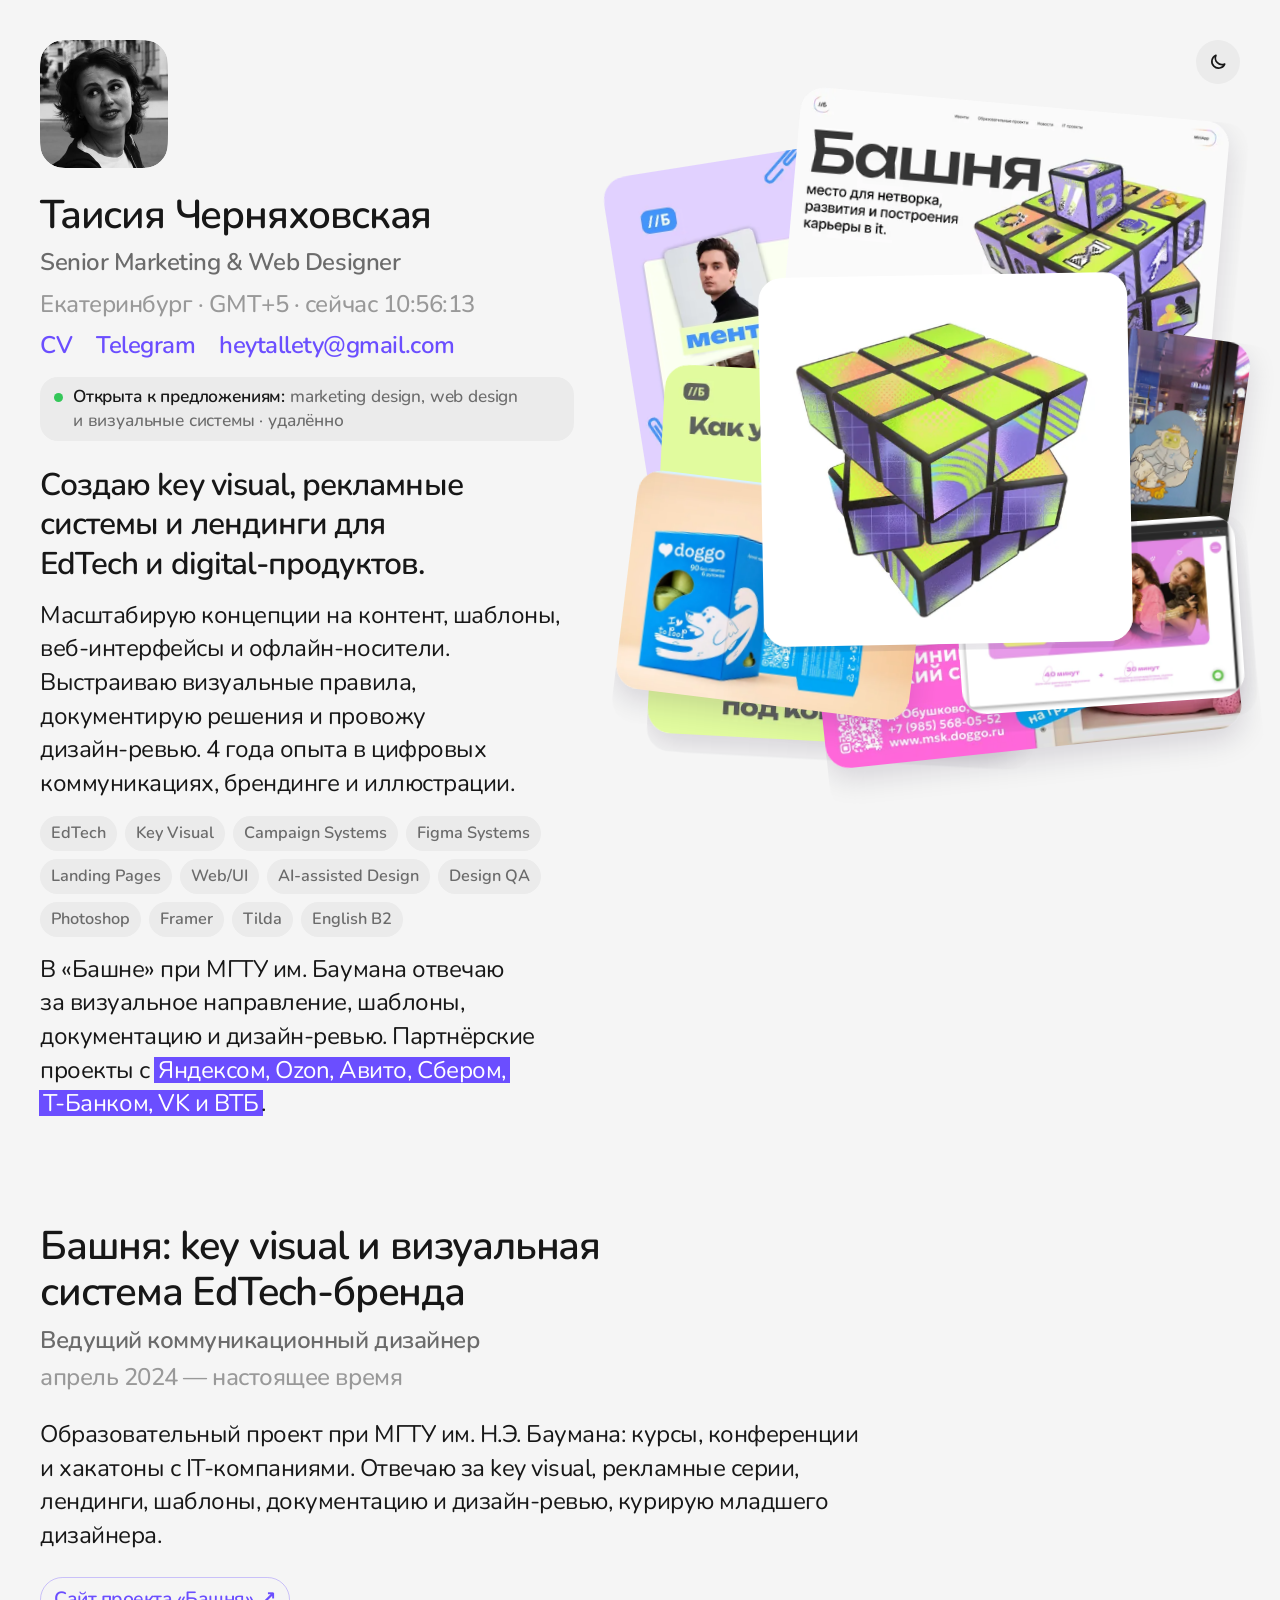
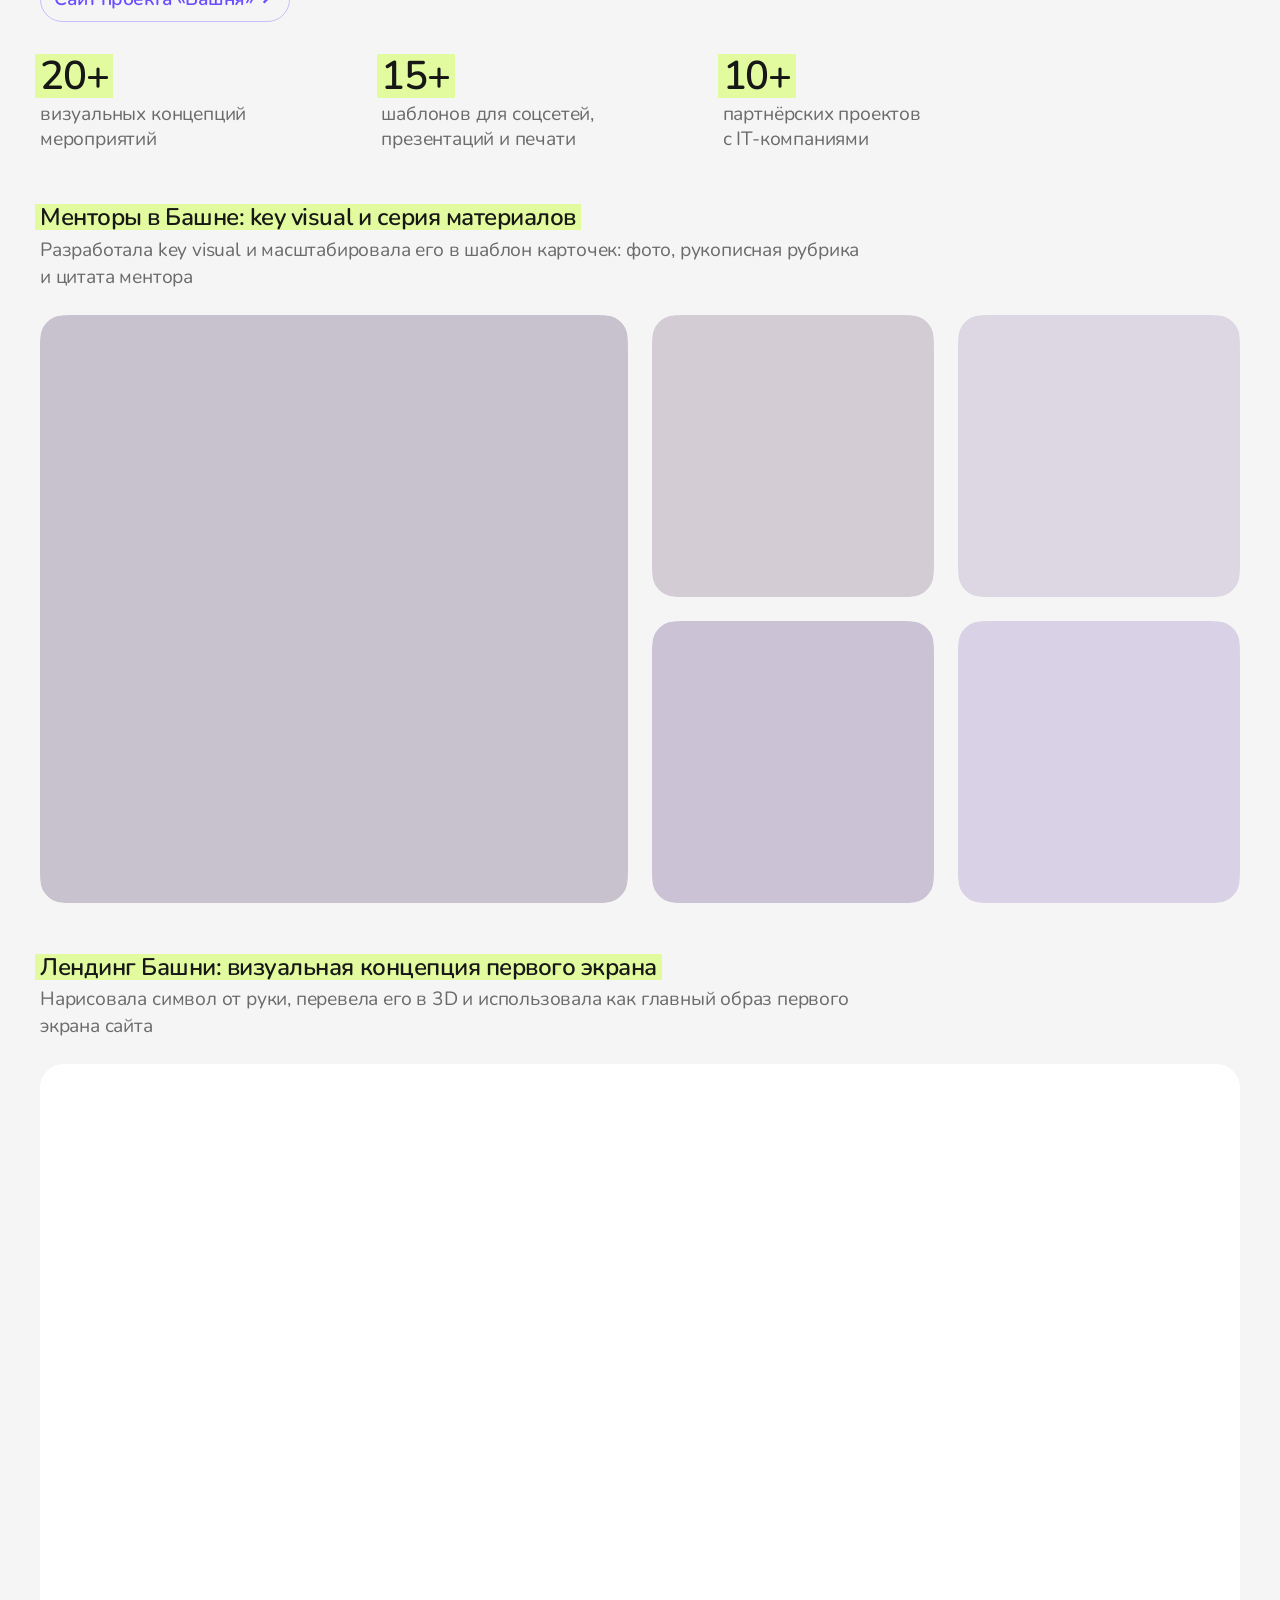
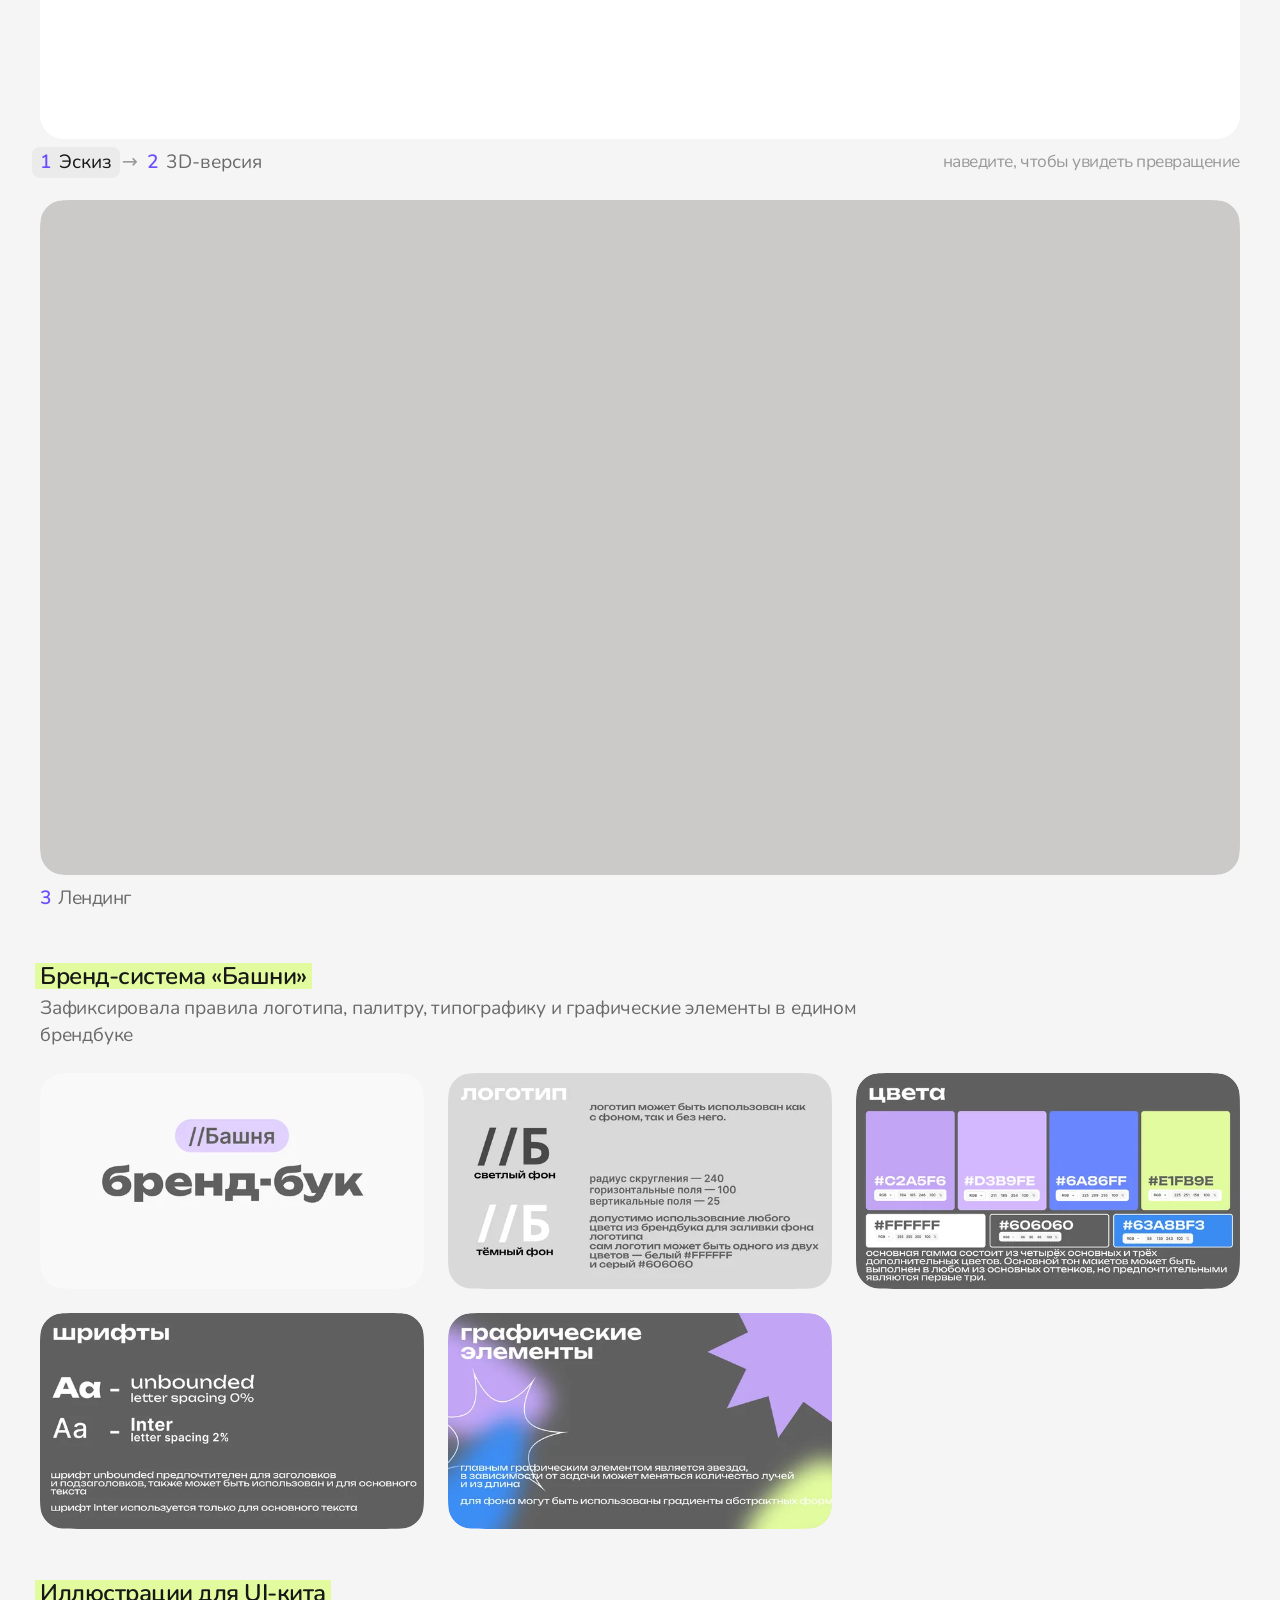
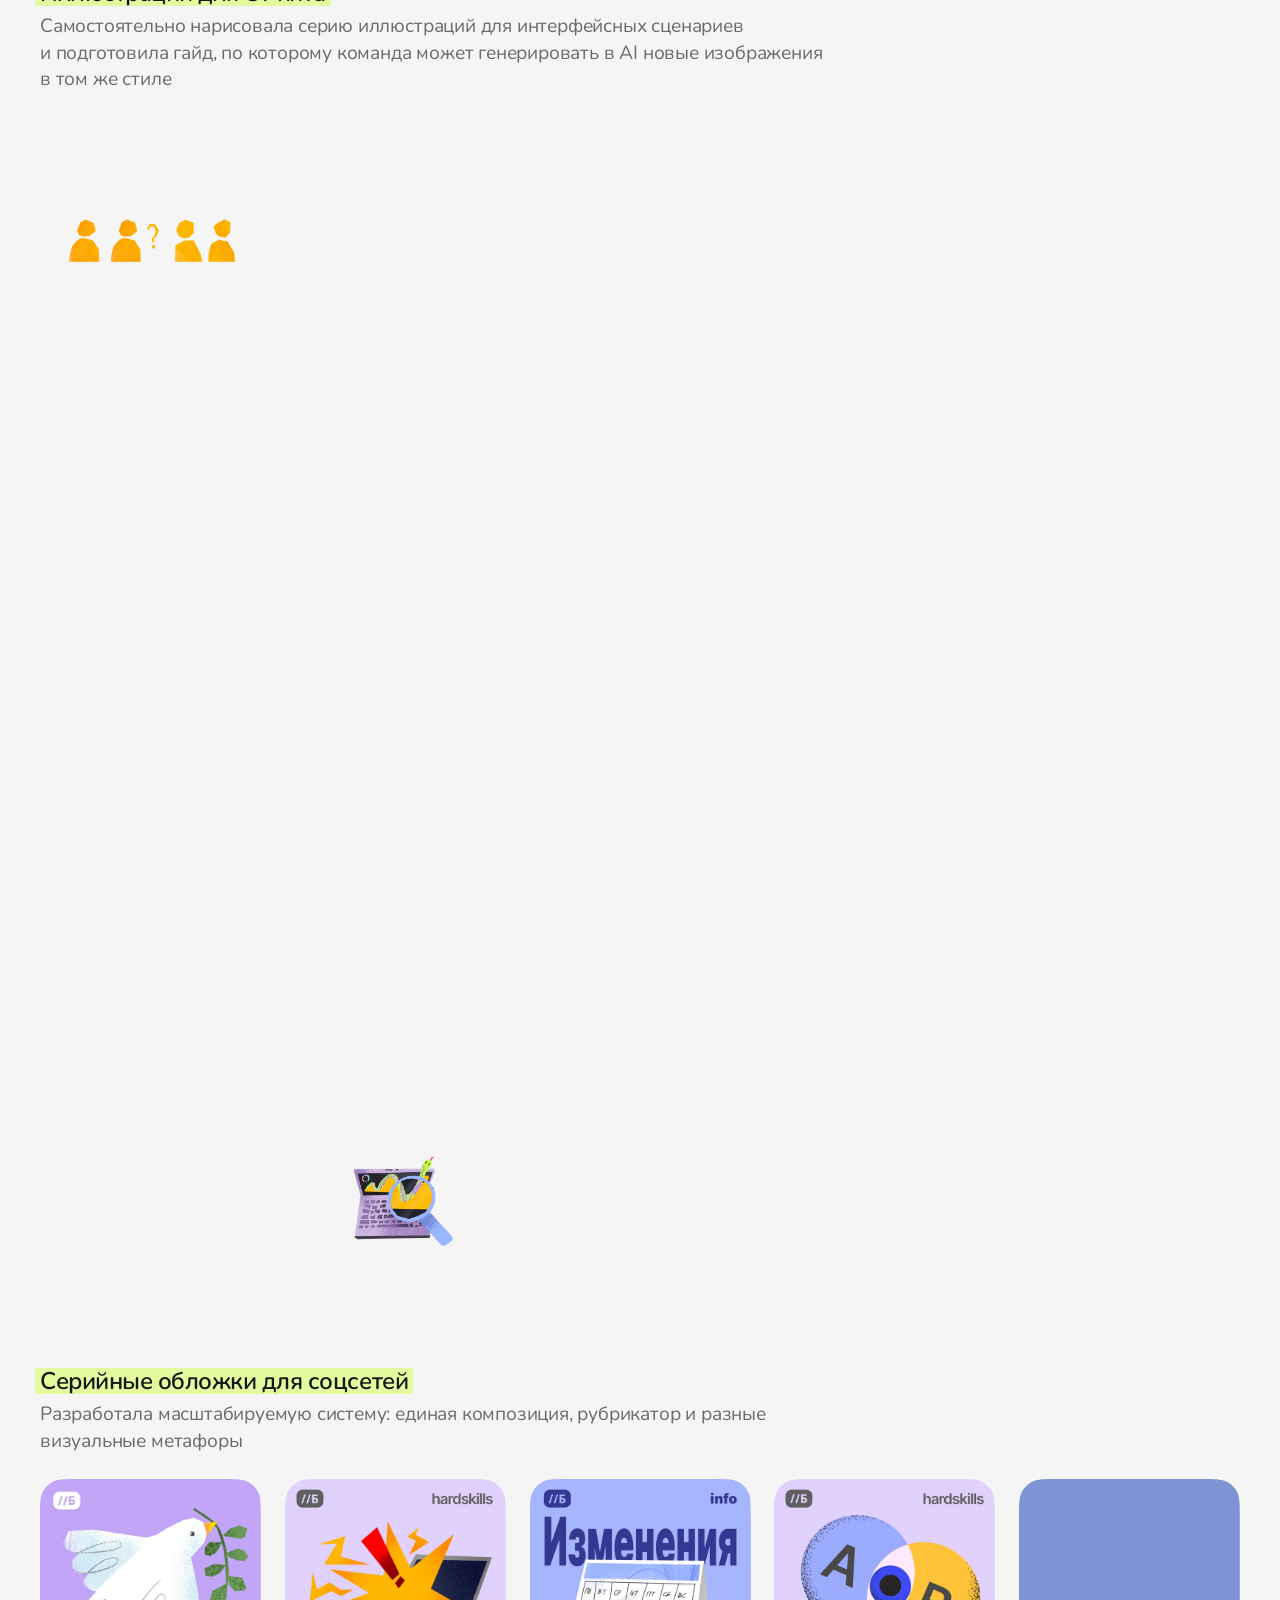
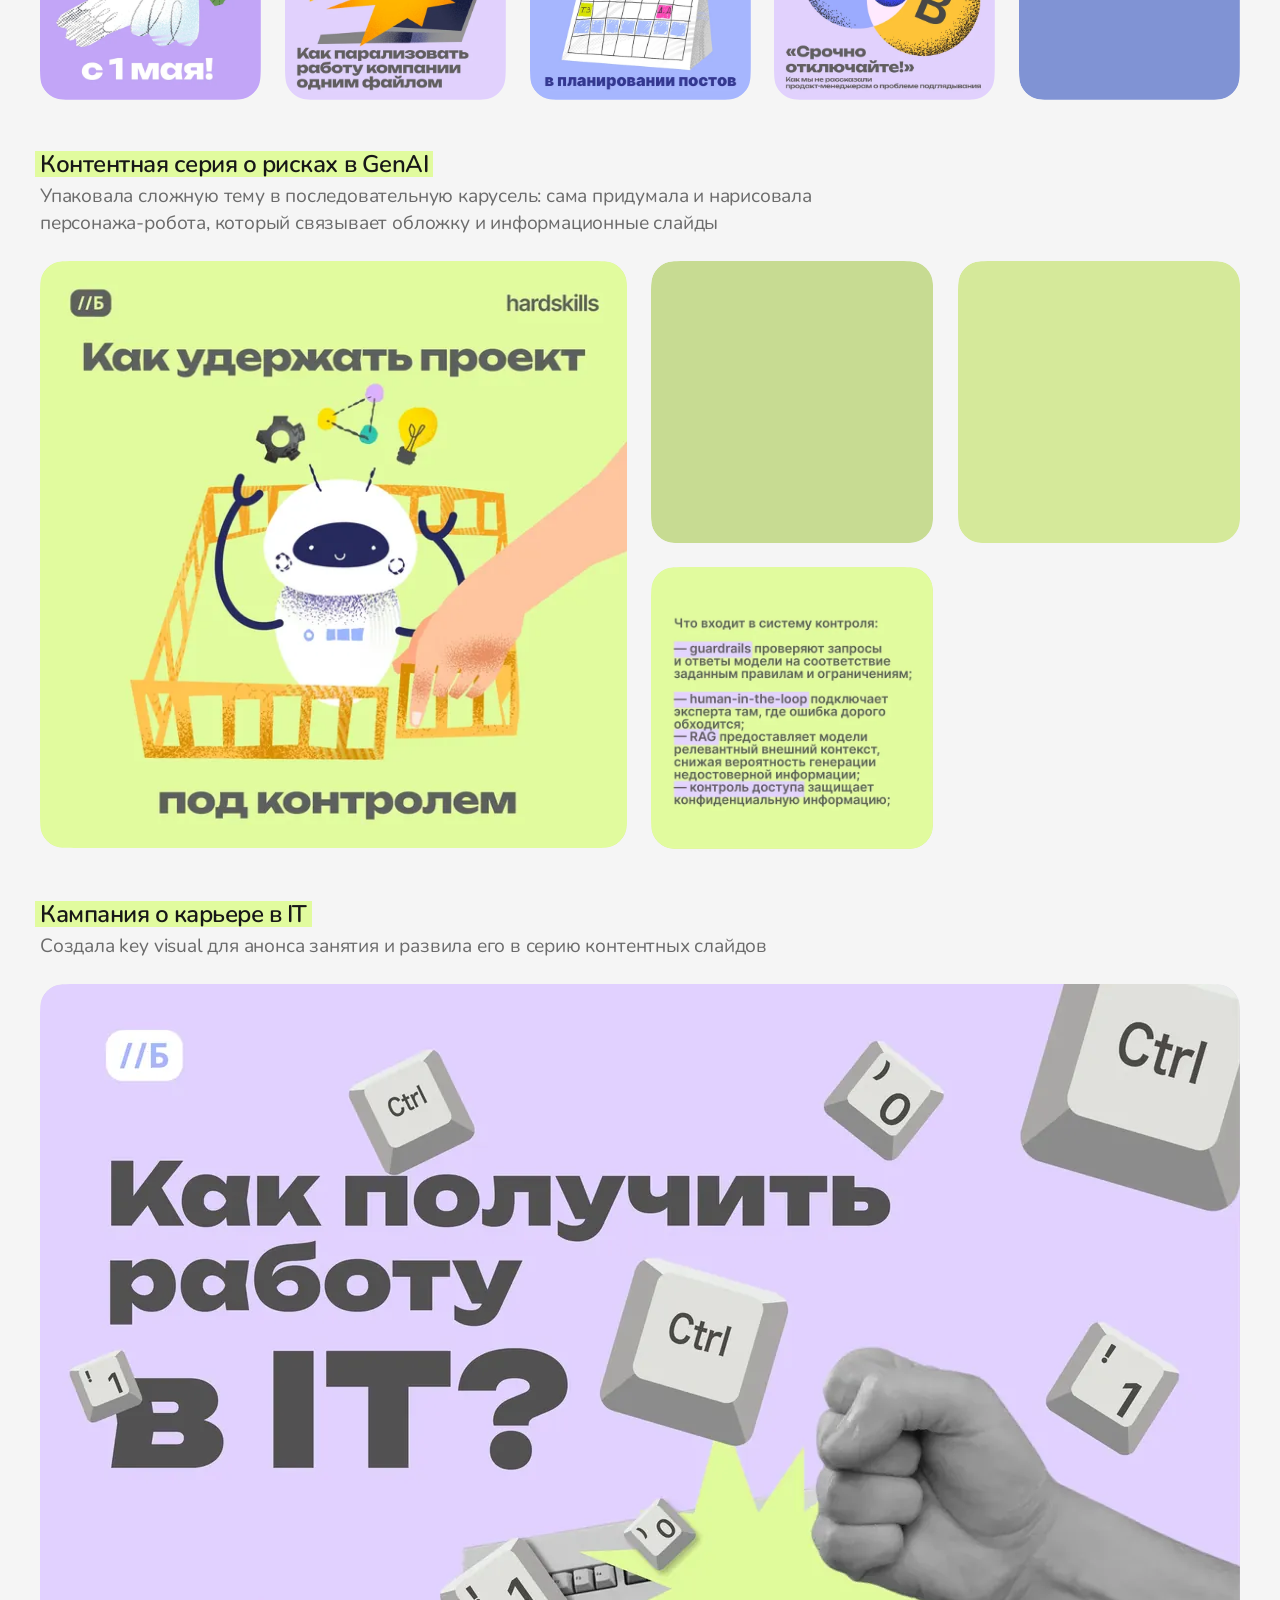
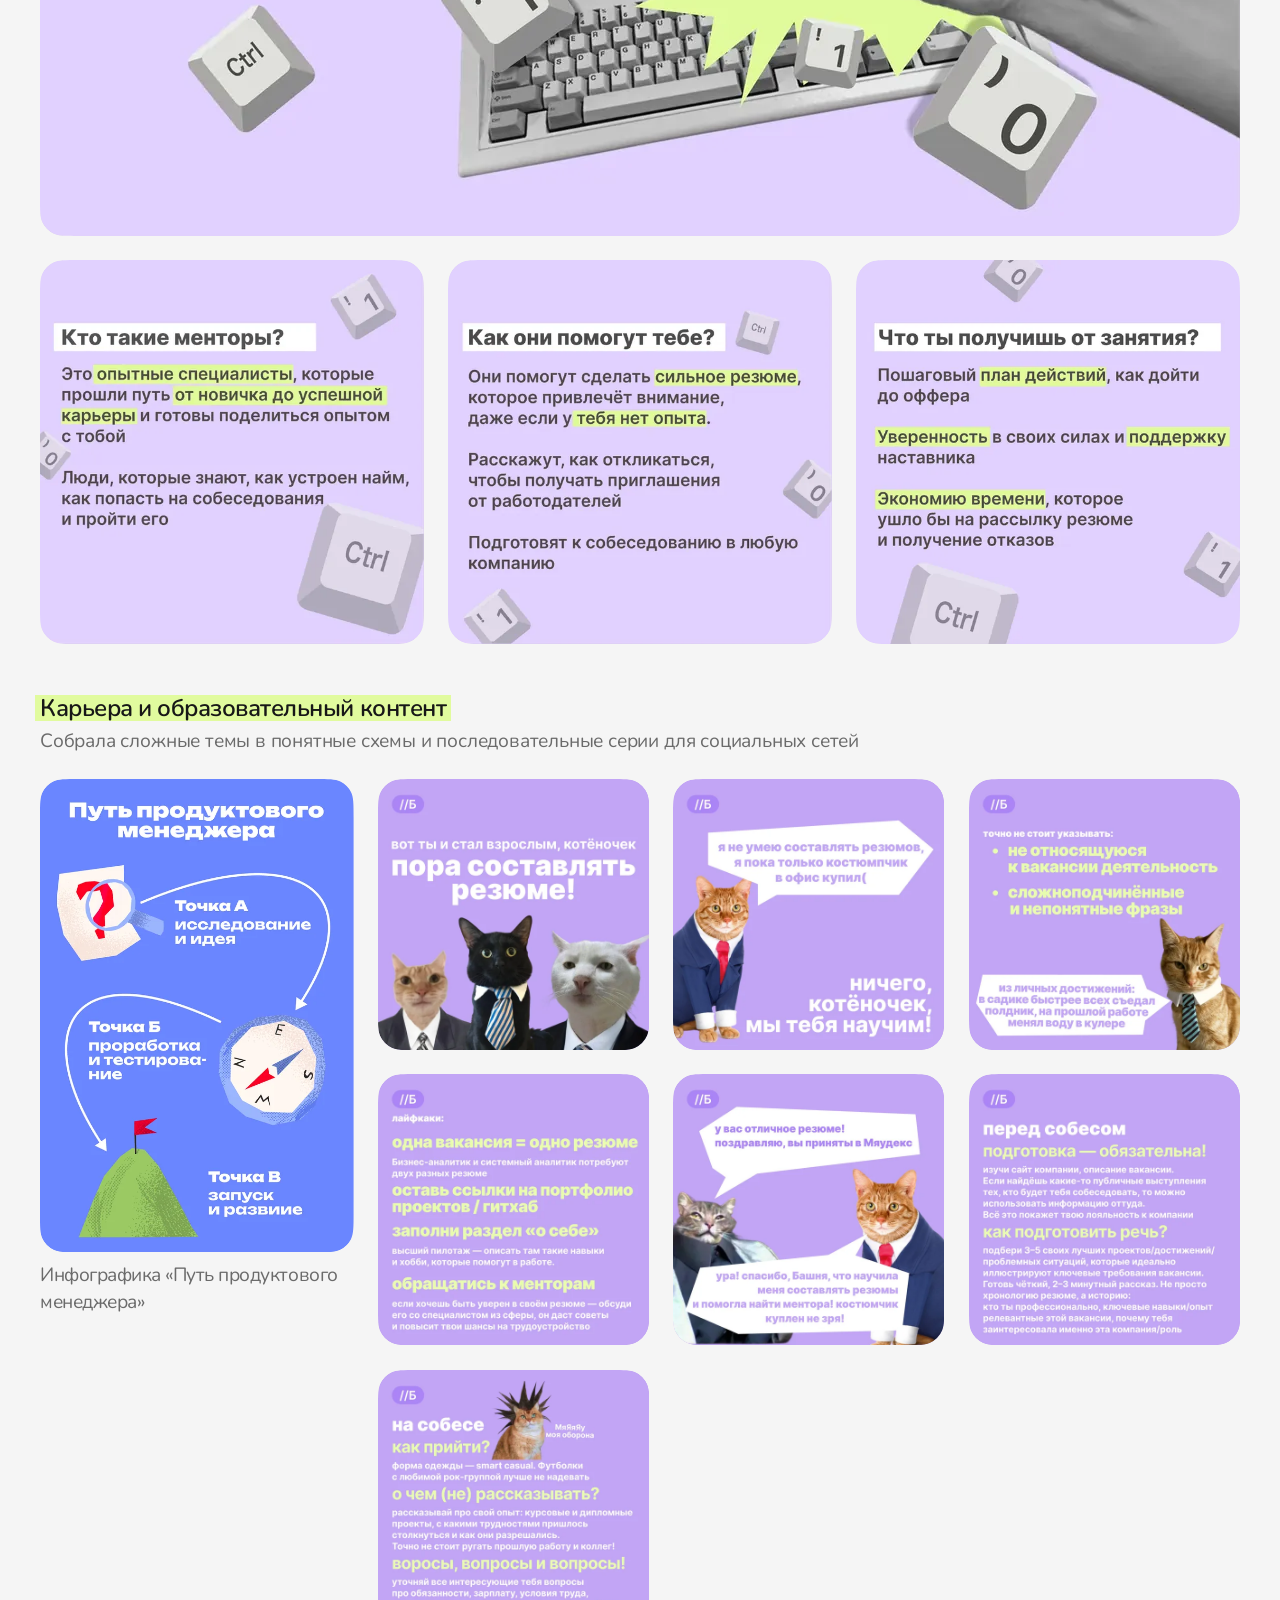
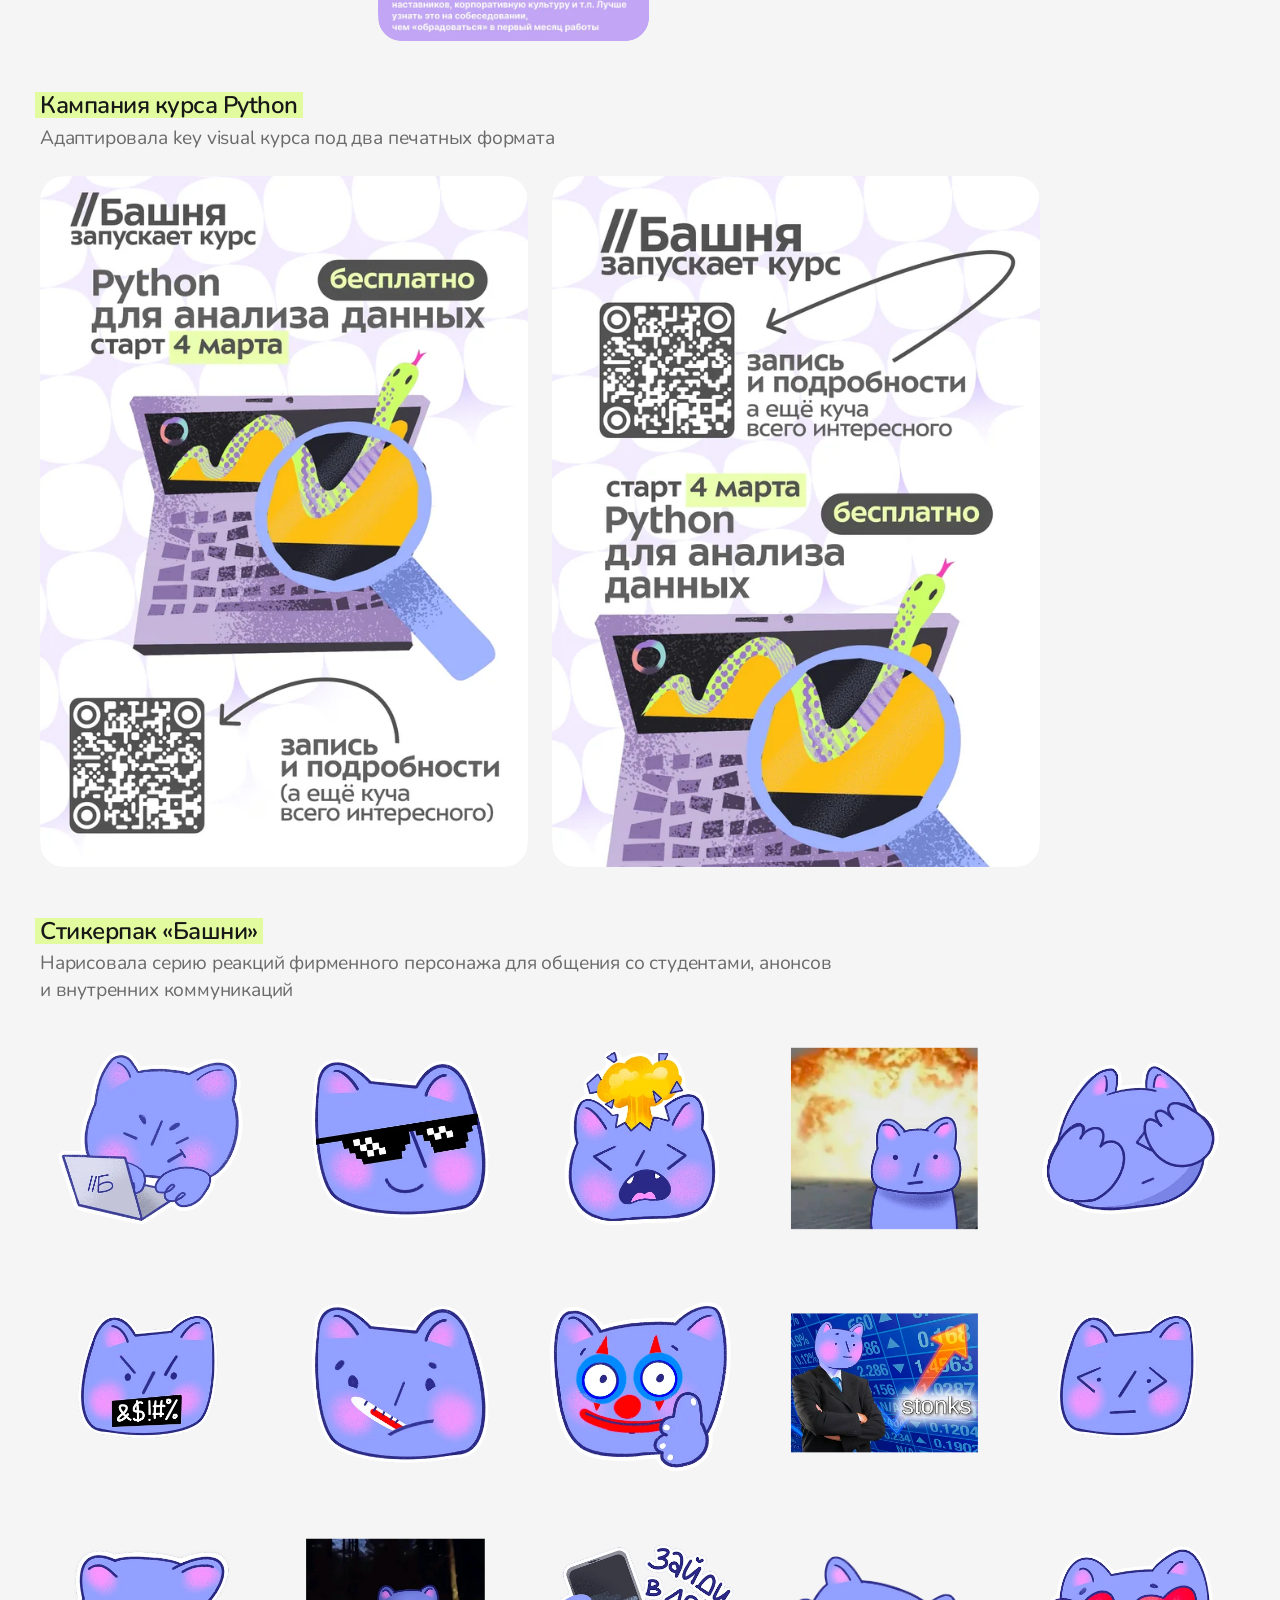
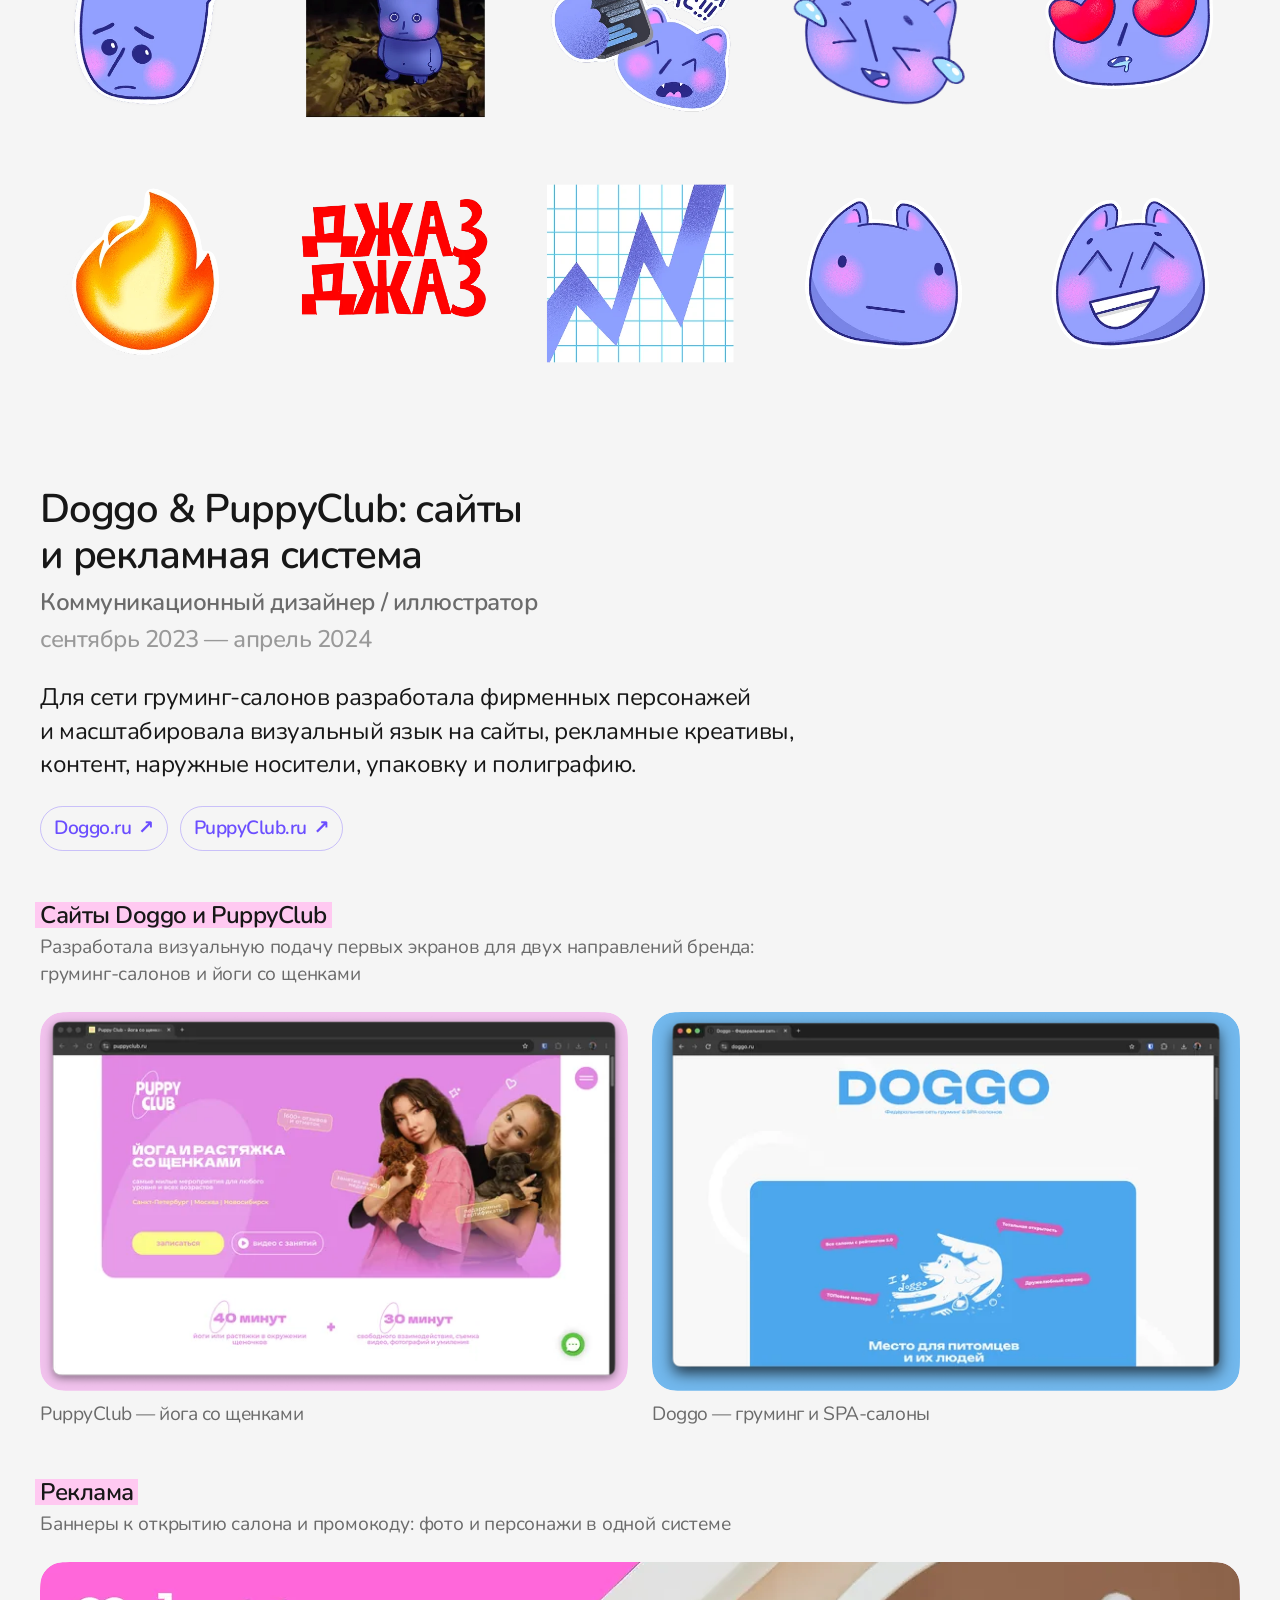
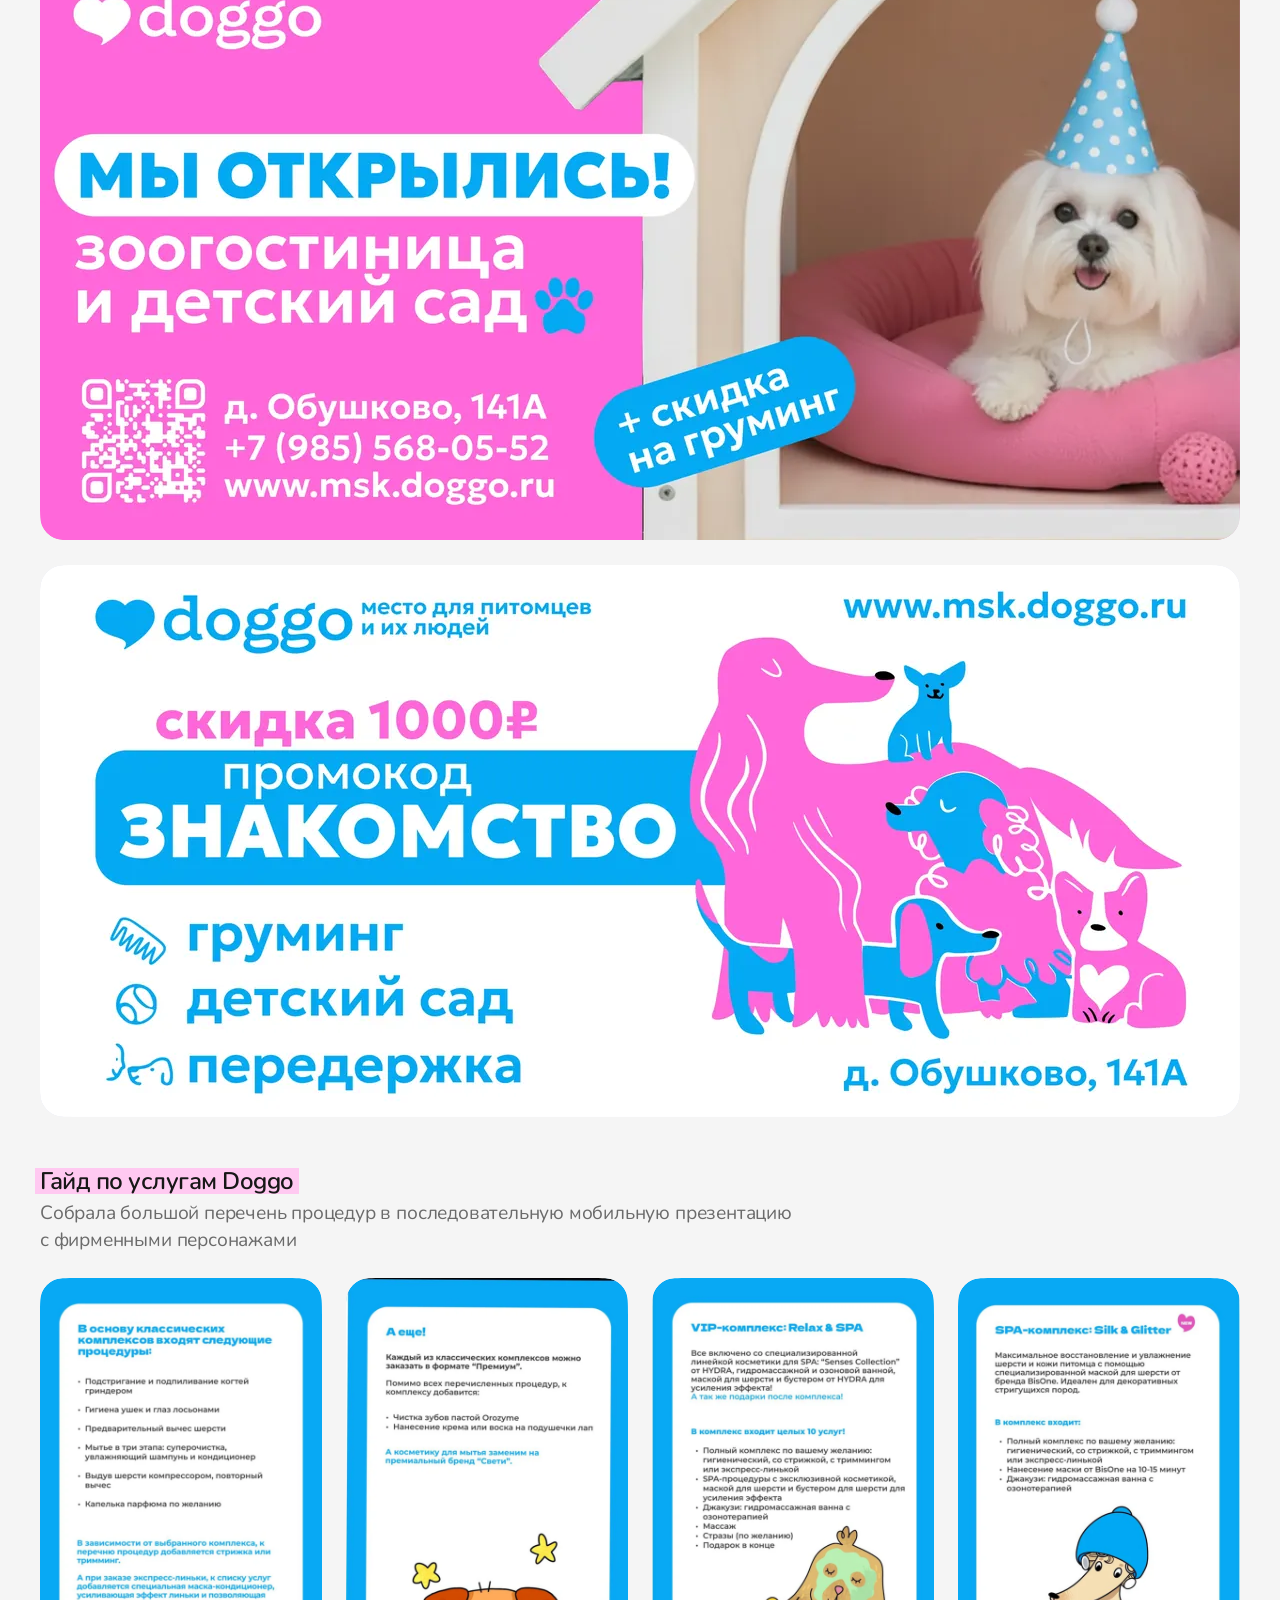
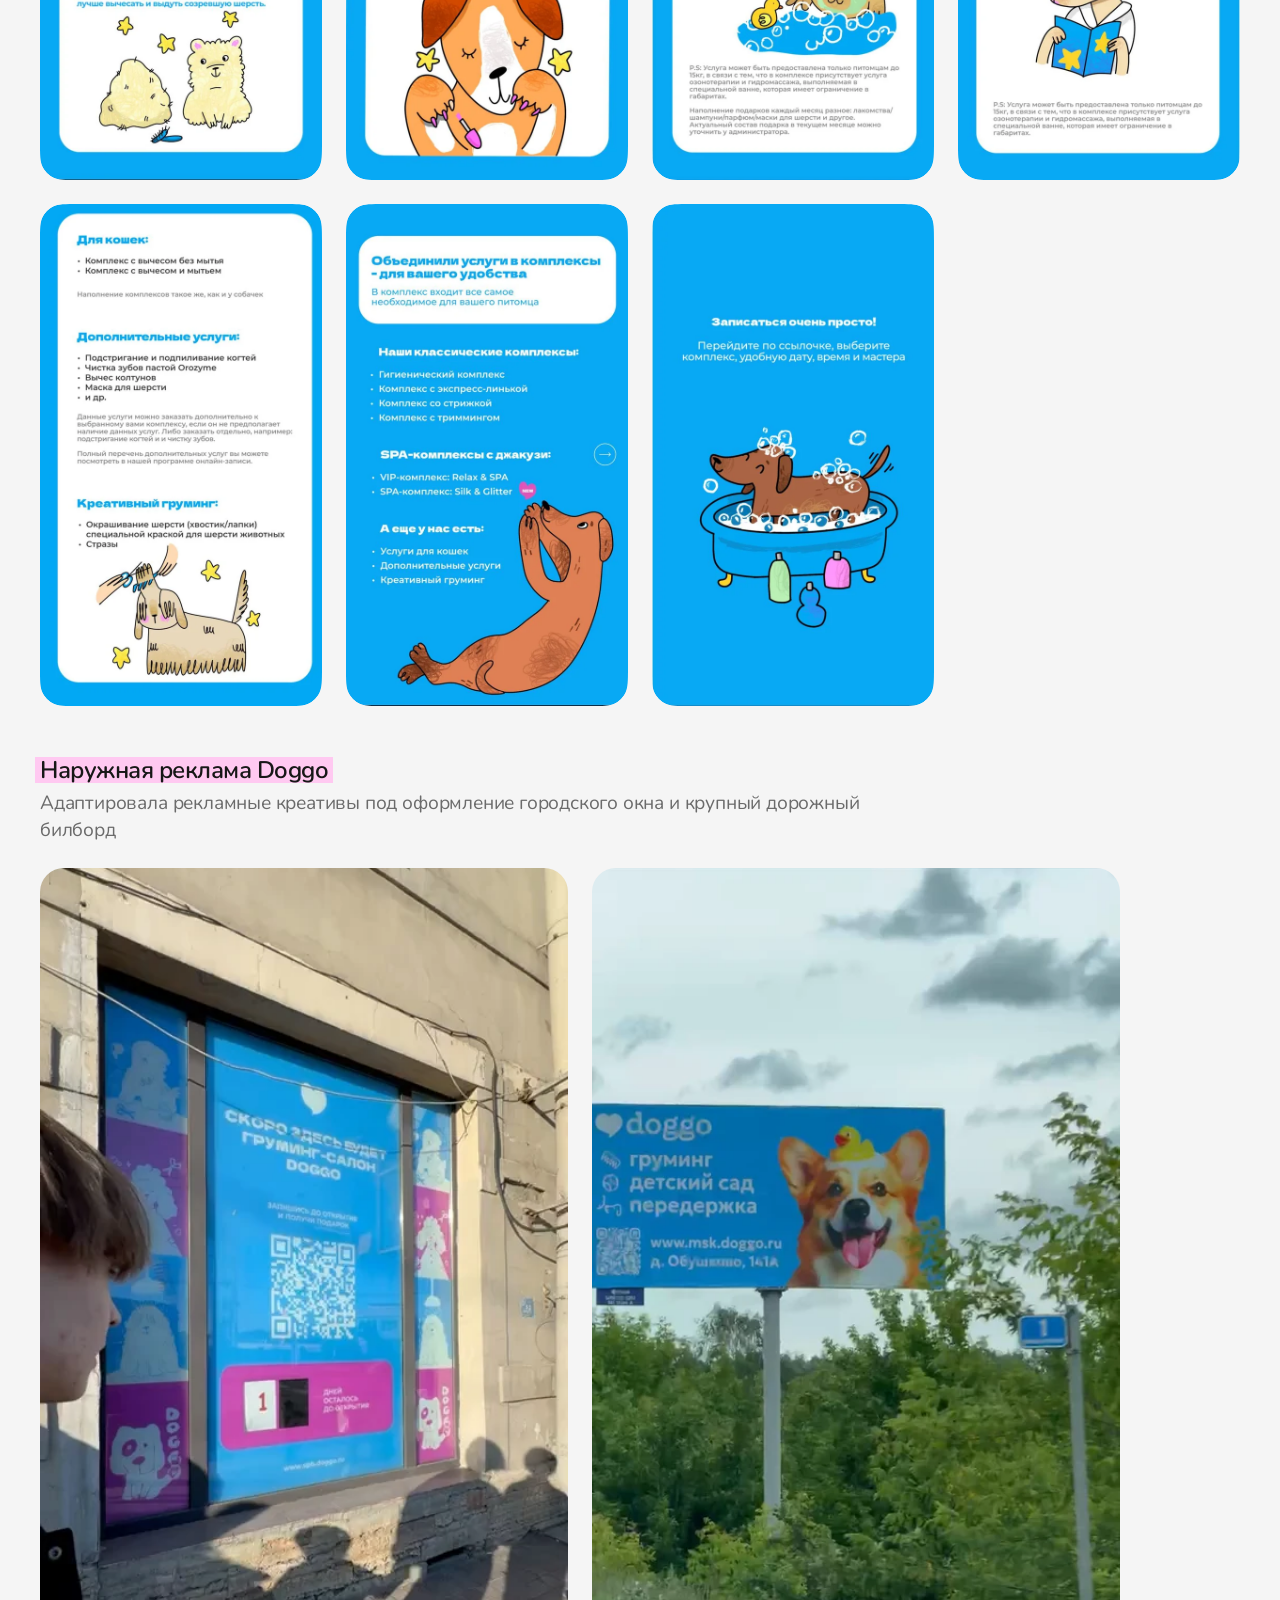
==== commit 1f20b6e0: "Update portfolio and add project assets" ====
--- a/index.html
+++ b/index.html
@@ -3,385 +3,73 @@
 <head>
 <meta charset="utf-8">
 <meta name="viewport" content="width=device-width, initial-scale=1, viewport-fit=cover">
-<title>Тася Черняховская</title>
-<meta name="description" content="Тася Черняховская — коммуникационный дизайнер и иллюстратор: визуальные системы для брендов и событий с собственными персонажами и иллюстрациями">
+<title>Таисия Черняховская — Senior Marketing &amp; Web Designer</title>
+<meta name="description" content="Таисия Черняховская — Senior Marketing &amp; Web Designer: EdTech, key visual, рекламные системы, лендинги, Figma-системы и AI workflow">
 <meta property="og:type" content="website">
-<meta property="og:title" content="Тася Черняховская — коммуникационный дизайнер и иллюстратор">
-<meta property="og:description" content="Портфолио: Башня МГТУ им. Баумана, Doggo &amp; PuppyClub, личные проекты">
-<!-- После публикации замените SITE_URL на адрес сайта, например https://tasya.github.io -->
-<meta property="og:url" content="SITE_URL/">
-<meta property="og:image" content="SITE_URL/og.jpg">
+<meta property="og:title" content="Таисия Черняховская — Senior Marketing &amp; Web Designer">
+<meta property="og:description" content="Портфолио: EdTech, key visual, рекламные системы, лендинги, Figma-шаблоны и AI workflow">
+<!-- Публичный адрес сайта: https://tallety.ru -->
+<meta property="og:url" content="https://tallety.ru/">
+<meta property="og:image" content="https://tallety.ru/og.jpg">
 <meta property="og:image:width" content="1200">
 <meta property="og:image:height" content="630">
 <meta name="twitter:card" content="summary_large_image">
 <link rel="icon" href="img/avatar.webp">
 <link rel="preconnect" href="https://fonts.googleapis.com">
 <link rel="preconnect" href="https://fonts.gstatic.com" crossorigin>
-<link rel="stylesheet" href="https://fonts.googleapis.com/css2?family=Nunito:wght@400;500;600&display=swap">
-<style>
-:root{
-  --bg:#f5f5f5; --ink:#171717; --muted:#999; --link:#6b4eff; --tile:#ebebeb; --sub:#6b6b6b; --line:#dedede;
-  --lilac:#6b4eff; --lime:#e1fb9e; --pink:#ffc9f1; --hl:var(--lime); --hl-fg:#171717;
-  --fs:clamp(17px, 0.9rem + 0.75vw, 24px);
-  --gap:clamp(12px, 1.9vw, 24px);
-  --block:clamp(32px, 3.75vw, 48px);
-  --section:clamp(64px, 8vw, 120px);
-  --fs-h:clamp(26px, 1rem + 1.9vw, 40px);
-  --measure:820px;
-  --r:24px;
-  --r2:24px;
-  --on-toast:#fff; --cur-lnk:rgba(107,78,255,.18);
-  color-scheme:light;
-}
-@media (prefers-color-scheme:dark){ :root:not([data-theme="light"]){
-  --bg:#121214; --ink:#f1f0f3; --muted:#7c7b82; --link:#a593ff; --tile:#1f1e23; --sub:#a9a8b0; --line:#2a2930;
-  --on-toast:#121214; --cur-lnk:rgba(165,147,255,.22);
-  color-scheme:dark;
-} }
-:root[data-theme="dark"]{
-  --bg:#121214; --ink:#f1f0f3; --muted:#7c7b82; --link:#a593ff; --tile:#1f1e23; --sub:#a9a8b0; --line:#2a2930;
-  --on-toast:#121214; --cur-lnk:rgba(165,147,255,.22);
-  color-scheme:dark;
-}
-*{box-sizing:border-box}
-html{-webkit-text-size-adjust:100%}
-body{
-  margin:0; background:var(--bg); color:var(--ink);
-  font-family:ui-rounded,"SF Compact Rounded","SF Pro Rounded","Nunito",system-ui,-apple-system,sans-serif;
-  font-size:var(--fs); line-height:1.4; letter-spacing:-0.02em;
-  padding-inline:clamp(16px, 4vw, 40px); padding-block:40px;
-  -webkit-font-smoothing:antialiased;
-}
-.page{max-width:1280px; margin:0 auto; display:flex; flex-direction:column; gap:var(--section)}
-section, header{display:flex; flex-direction:column; gap:var(--gap)}
-header{position:relative}
-.theme{position:absolute; top:0; right:0; width:44px; height:44px; border:0; border-radius:50%; background:var(--tile); color:var(--ink); display:grid; place-items:center; cursor:pointer; transition:background-color .3s, color .3s}
-.theme:hover{color:var(--link)}
-.theme:focus-visible{outline:3px solid var(--link); outline-offset:3px}
-.theme svg{width:20px; height:20px; fill:none; stroke:currentColor; stroke-width:2; stroke-linecap:round; stroke-linejoin:round; grid-area:1/1}
-.theme .i-sun{display:none}
-.is-dark .theme .i-sun{display:block}
-.is-dark .theme .i-moon{display:none}
-p,ul,h1,h2,h3{margin:0}
-.b{font-weight:600}
-h1,h2{font-weight:600; text-wrap:balance}
-h1{font-size:var(--fs-h); line-height:1.15; letter-spacing:-0.03em}
-h2{font-size:var(--fs-h); line-height:1.15; letter-spacing:-0.03em; max-width:var(--measure)}
-.role{display:block; color:var(--sub); font-size:var(--fs); line-height:1.4; letter-spacing:-0.02em; margin-top:.35em; font-weight:600}
-.sec-head{display:flex; flex-direction:column; gap:var(--gap);}
-.text,.desc{max-width:var(--measure)}
-section > .sec-head{margin-bottom:calc(var(--block) - var(--gap))}
-.lead{max-width:var(--measure)}
-.stats{list-style:none; padding:0; margin:8px 0 0; display:grid; grid-template-columns:repeat(3,minmax(0,1fr)); gap:var(--gap); max-width:1000px}
-.stats li{display:flex; flex-direction:column; gap:4px}
-.stats b{font-size:var(--fs-h); line-height:1.1; letter-spacing:-0.03em; font-weight:600}
-.stats span{color:var(--sub); font-size:.8em; line-height:1.35; letter-spacing:-0.01em}
-.case{display:flex; flex-direction:column; gap:var(--gap)}
-section > .case + .case{margin-top:calc(var(--block) - var(--gap))}
-.sub{display:flex; flex-direction:column; gap:2px; max-width:var(--measure)}
-.sub h3{margin:0; font-size:var(--fs); font-weight:600; line-height:1.4}
-.sub p{color:var(--sub); font-size:.8em; line-height:1.4; letter-spacing:-0.01em}
-.fig{margin:0; display:flex; flex-direction:column; gap:10px}
-.fig figcaption{color:var(--sub); font-size:.8em}
-.fig figcaption b{color:var(--link); font-weight:600; font-variant-numeric:tabular-nums; margin-right:.35em}
-@media (max-width:560px){ .stats{grid-template-columns:1fr; gap:12px} .stats li{flex-direction:row; align-items:baseline; gap:12px} .stats b{min-width:2.4em} }
-
-
-.avatar{width:128px; height:128px; border-radius:var(--r); overflow:hidden; background:var(--bg); flex:none; position:relative}
-.avatar img{position:absolute; left:-14px; top:-27px; width:184px; height:184px; max-width:none; object-fit:cover}
-.intro{display:flex; flex-direction:column; gap:8px}
-.intro .role{margin-top:0}
-.meta{color:var(--muted); font-weight:500}
-.when{display:block; color:var(--muted); font-size:var(--fs); line-height:1.4; letter-spacing:-0.02em; font-weight:500; margin-top:.15em}
-.links{display:flex; flex-wrap:wrap; gap:4px 24px}
-.links a{color:var(--link); text-decoration:none; font-weight:600; padding:0 .18em; margin:0 -.18em; border-radius:4px; background:linear-gradient(transparent 8%, var(--lilac) 8%, var(--lilac) 92%, transparent 92%) no-repeat 0 0 / 0% 100%; transition:background-size .25s ease, color .25s}
-.links a:hover,.links a:focus-visible{background-size:100% 100%; color:#fff}
-@media (prefers-reduced-motion:reduce){.links a{transition:none}}
-.links a:focus-visible, .shot:focus-visible{outline:3px solid var(--link); outline-offset:3px}
-.text{display:flex; flex-direction:column; gap:16px}
-.pitch{font-size:clamp(22px, 1rem + 1.2vw, 32px); line-height:1.25; letter-spacing:-0.03em; font-weight:600; text-wrap:balance}
-.desc p{margin-bottom:4px}
-.desc ul{padding-left:1.5em; margin:0}
-
-
-/* text selection in marker colors */
-::selection{background:#6b4eff; color:#fff}
-.links a::selection{color:#fff}
-#s-bashnya ::selection{background:#e1fb9e; color:#171717}
-#s-doggo ::selection{background:#ffc9f1; color:#171717}
-html,body{transition:background-color .3s, color .3s}
-@media (prefers-reduced-motion:reduce){html,body{transition:none}}
-/* marker highlights, as in the Bashnya slides */
-.hl{background:linear-gradient(transparent 8%, var(--hl) 8%, var(--hl) 92%, transparent 92%); padding:0 .18em; margin:0 -.06em; -webkit-box-decoration-break:clone; box-decoration-break:clone}
-.hl-lilac{--hl:var(--lilac); --hl-fg:#fff}
-#s-bashnya{--hl:var(--lime); --hl-fg:#171717}
-#s-doggo{--hl:var(--pink); --hl-fg:#171717}
-.hl,.sub h3 span,.stats b span{transition:color .35s}
-html:not(.mk-pre) :is(.hl,.sub h3 span,.stats b span), .mk-pre :is(.hl,.sub h3 span,.stats b span).mk-in{color:var(--hl-fg)}
-.sub h3 span{background:linear-gradient(transparent 8%, var(--hl) 8%, var(--hl) 92%, transparent 92%); padding:0 .2em; margin-left:-.2em; -webkit-box-decoration-break:clone; box-decoration-break:clone}
-.stats b{font-variant-numeric:tabular-nums}
-.stats b span{color:inherit; font-size:inherit; letter-spacing:inherit; line-height:inherit; background:linear-gradient(transparent 10%, var(--hl) 10%, var(--hl) 90%, transparent 90%); padding:0 .12em; margin-left:-.12em}
-
-
-/* image tiles */
-.shot{
-  display:block; position:relative; width:100%; max-width:100%; overflow:hidden;
-  border-radius:var(--r); background:var(--tile); cursor:zoom-in; padding:0; border:0;
-}
-.shot img{position:absolute; inset:0; width:100%; height:100%; object-fit:cover; display:block; transition:transform .5s cubic-bezier(.2,.7,.2,1)}
-.shot:hover img{transform:scale(1.025)}
-.r2 .shot{border-radius:var(--r2)}
-.shot:focus-visible{outline-offset:-4px}
-.sq{aspect-ratio:1}
-
-.grid{display:grid; gap:var(--gap); width:100%}
-.g-a{grid-template-columns:1fr 1fr}
-.g-a .quad{display:grid; grid-template-columns:1fr 1fr; gap:var(--gap)}
-.g-b{grid-template-columns:628fr 302fr 302fr; align-items:start}
-.g-b .big{grid-row:span 2}
-.g-3{grid-template-columns:repeat(3,1fr)}
-.g-pair{grid-template-columns:1fr 1fr}
-.g-pair.wide{gap:calc(var(--gap)*2)}
-.g-d1{grid-template-columns:666fr 590fr}
-.g-d2{grid-template-columns:666fr 590fr}
-.g-p{grid-template-columns:536fr 720fr}
-
-.foot{display:flex; flex-direction:column; gap:var(--block);}
-.foot-cta{display:flex; flex-direction:column; gap:16px}
-.copy{color:var(--muted); font-weight:500}
-
-@media (max-width:720px){
-  body{padding-block:24px}
-  .avatar{width:96px; height:96px; border-radius:24px}
-  .avatar img{left:-10.5px; top:-20px; width:138px; height:138px}
-  .g-a{grid-template-columns:1fr}
-  .g-b,.g-3{grid-template-columns:1fr 1fr}
-  .g-b .big{grid-column:1 / -1; grid-row:auto}
-  .g-b .m-full{grid-column:1 / -1; order:5}
-  .g-3 > :last-child{grid-column:1 / -1}
-  .g-pair.wide{gap:var(--gap)}
-}
-@media (max-width:480px){
-  .g-d1,.g-d2,.g-p{grid-template-columns:1fr}
-}
-
-.copy-mail{position:relative}
-.toast{position:fixed; left:50%; bottom:calc(24px + env(safe-area-inset-bottom,0px)); transform:translate(-50%,12px); z-index:200;
-  background:var(--ink); color:var(--on-toast); font-size:16px; letter-spacing:0; font-weight:500; padding:10px 18px; border-radius:999px;
-  opacity:0; pointer-events:none; transition:opacity .2s, transform .2s}
-.toast.show{opacity:1; transform:translate(-50%,0)}
-
-/* motion */
-.shot img{opacity:0; transition:opacity .6s ease, transform .5s cubic-bezier(.2,.7,.2,1)}
-.shot img.ld{opacity:1}
-.hl,.sub h3 span,.stats b span{background-repeat:no-repeat; background-size:100% 100%}
-.mk-pre .hl,.mk-pre .sub h3 span,.mk-pre .stats b span{background-size:0% 100%}
-.mk-ready .hl,.mk-ready .sub h3 span,.mk-ready .stats b span{transition:background-size .7s cubic-bezier(.65,0,.35,1)}
-.mk-pre .hl.mk-in,.mk-pre .sub h3 span.mk-in,.mk-pre .stats b span.mk-in{background-size:100% 100%}
-.lb-stage img.flip{transition:transform .38s cubic-bezier(.2,.8,.2,1), border-radius .38s}
-@media (prefers-reduced-motion:reduce){ .shot img{transition:none} .mk-pre .hl,.mk-pre .sub h3 span,.mk-pre .stats b span{transition:none; background-size:100% 100%} .lb-stage img.flip{transition:none} }
-
-/* custom cursor (mouse / trackpad only) */
-.cur{position:fixed; left:0; top:0; translate:-200px -200px; z-index:300; pointer-events:none; width:12px; height:12px; margin:-6px 0 0 -6px; border-radius:50%;
-  background:var(--link); display:grid; place-items:center; opacity:0;
-  transition:width .25s cubic-bezier(.2,.8,.2,1), height .25s cubic-bezier(.2,.8,.2,1), margin .25s cubic-bezier(.2,.8,.2,1), background-color .2s, opacity .2s}
-.cur span{font-size:14px; font-weight:600; letter-spacing:0; color:var(--ink); opacity:0; transition:opacity .15s; white-space:nowrap}
-.cur.on{opacity:1}
-.cur.img{width:84px; height:84px; margin:-42px 0 0 -42px}
-.cur span{transition:opacity .15s, color .2s}
-.cur.img span{opacity:1}
-.cur.lnk{width:auto; height:34px; margin:0; transform:translate(-50%,-50%); padding:0 14px; border-radius:999px; background:var(--link); transition:margin .25s cubic-bezier(.2,.8,.2,1), background-color .2s, opacity .2s}
-.cur.lnk span{opacity:1; color:#fff; font-size:14px}
-.is-dark .cur.lnk span{color:#121214}
-.cur.down{scale:.88}
-@media (hover:hover) and (pointer:fine){
-  html.has-cur, html.has-cur a, html.has-cur button.shot{cursor:none}
-  html.has-cur .lb, html.has-cur .lb *{cursor:auto}
-}
-
-/* status */
-.status{display:inline-flex; align-items:flex-start; gap:10px; margin-top:6px; padding:8px 16px 8px 14px; border-radius:18px; background:var(--tile);
-  font-size:.72em; font-weight:500; line-height:1.4; letter-spacing:-0.01em; color:var(--sub); max-width:100%; align-self:flex-start}
-.status b{color:var(--ink); font-weight:600}
-.status i{flex:none; width:9px; height:9px; border-radius:50%; background:#34c759; margin-top:.45em; box-shadow:0 0 0 0 rgba(52,199,89,.5); animation:ping 2.4s ease-out infinite}
-@keyframes ping{0%{box-shadow:0 0 0 0 rgba(52,199,89,.45)}70%,100%{box-shadow:0 0 0 8px rgba(52,199,89,0)}}
-/* sticky section nav */
-section,footer{scroll-margin-top:90px}
-.snav{position:fixed; z-index:50; left:50%; top:calc(14px + env(safe-area-inset-top,0px)); translate:-50% -140%; opacity:0;
-  display:flex; gap:2px; padding:5px; border-radius:999px; background:color-mix(in srgb, var(--bg-cur,var(--bg)) 78%, transparent);
-  -webkit-backdrop-filter:blur(14px) saturate(1.4); backdrop-filter:blur(14px) saturate(1.4);
-  box-shadow:0 0 0 1px var(--line), 0 8px 24px rgba(0,0,0,.08); transition:translate .35s cubic-bezier(.2,.8,.2,1), opacity .25s}
-.snav.show{translate:-50% 0; opacity:1}
-.snav a{font-size:16px; font-weight:600; letter-spacing:-0.01em; color:var(--sub); text-decoration:none; padding:7px 14px; border-radius:999px; transition:background-color .2s, color .2s; white-space:nowrap}
-.snav a:hover{color:var(--ink)}
-.snav a.act{background:var(--lilac); color:#fff}
-.snav a:focus-visible{outline:2px solid var(--link); outline-offset:2px}
-@media (max-width:480px){ .snav a{font-size:14px; padding:6px 10px} }
-@media (prefers-reduced-motion:reduce){ .snav{transition:opacity .2s} .status i{animation:none} }
-
-/* sketch -> 3D morph */
-.morph-stage{position:relative; aspect-ratio:16/9; border-radius:var(--r); background:#fff; overflow:hidden}
-.morph-stage .shot{position:absolute; inset:0; width:100%; height:100%; background:#fff !important; border-radius:var(--r)}
-.morph-stage .shot img{object-fit:contain; padding:4%}
-.morph-stage .m-b{opacity:0; pointer-events:none; transition:opacity .7s ease}
-.morph-stage .m-a img.ld{transition:opacity .7s ease, transform .7s cubic-bezier(.2,.7,.2,1)}
-.morph.is-b .m-b{opacity:1; pointer-events:auto}
-.morph.is-b .m-a{pointer-events:none}
-.morph.is-b .m-a img.ld{opacity:0; transform:scale(.96) rotate(-2deg)}
-.morph .m-b img{transform:scale(1.04) rotate(2deg); transition:opacity .6s ease, transform .7s cubic-bezier(.2,.7,.2,1)}
-.morph.is-b .m-b img{transform:none}
-.steps{display:flex; align-items:center; flex-wrap:wrap; gap:6px 10px}
-.steps .step{font:inherit; color:var(--sub); background:none; border:0; padding:2px 8px; margin:-2px -8px; border-radius:8px; cursor:pointer; transition:color .2s, background-color .2s}
-.steps .step b{color:var(--link); font-weight:600; margin-right:.35em}
-.steps .step.on{color:var(--ink); background:var(--tile)}
-.steps .step:focus-visible{outline:2px solid var(--link); outline-offset:2px}
-.steps .arr{color:var(--muted)}
-.steps .hint{color:var(--muted); margin-left:auto; font-size:.9em}
-@media (hover:none){ .steps .hint{display:none} }
-@media (prefers-reduced-motion:reduce){ .morph-stage .m-b,.morph-stage .shot img{transition:none !important} .morph .m-b img,.morph.is-b .m-a img.ld{transform:none} }
-/* card tilt */
-.tilt{transition:transform .5s cubic-bezier(.2,.8,.2,1)}
-.tilt.tilting{transition:transform .08s linear}
-.tilt::after{content:""; position:absolute; inset:0; pointer-events:none; border-radius:inherit; opacity:0; transition:opacity .3s;
-  background:radial-gradient(circle at var(--gx,50%) var(--gy,50%), rgba(255,255,255,.45), rgba(255,255,255,0) 55%); mix-blend-mode:soft-light}
-.tilt.tilting::after{opacity:1}
-/* paw prints */
-.paw{position:fixed; left:0; top:0; z-index:40; width:22px; height:22px; margin:-11px 0 0 -11px; pointer-events:none; color:#ff5fd2; opacity:.85; animation:pawfade 1.3s ease-out forwards}
-.is-dark .paw{color:#ff7fdc}
-@keyframes pawfade{0%{opacity:0; scale:.6}12%{opacity:.85; scale:1}70%{opacity:.6}100%{opacity:0; scale:.9}}
-
-/* footer CTA */
-.foot-cta{gap:14px}
-.foot-sub{color:var(--sub); max-width:var(--measure)}
-.btns{display:flex; flex-wrap:wrap; gap:12px; margin-top:10px}
-.btn{display:inline-flex; align-items:center; gap:.4em; height:56px; padding:0 24px; border-radius:999px; font-weight:600; font-size:.85em; letter-spacing:-0.01em;
-  text-decoration:none; color:var(--ink); background:var(--tile); transition:background-color .2s, color .2s, transform .2s}
-.btn:hover{background:var(--lilac); color:#fff}
-.btn.primary{background:var(--link); color:#fff}
-.is-dark .btn.primary{color:#121214}
-.btn.primary:hover{background:var(--ink); color:var(--bg)}
-.btn:active{transform:scale(.97)}
-.btn:focus-visible{outline:3px solid var(--link); outline-offset:3px}
-.foot-meta{color:var(--muted); font-size:.8em}
-.foot-bottom{display:flex; justify-content:space-between; align-items:center; gap:16px; flex-wrap:wrap}
-.totop{font:inherit; font-weight:500; color:var(--muted); background:none; border:0; padding:4px 0; cursor:pointer; transition:color .2s}
-.totop:hover{color:var(--link)}
-.totop:focus-visible{outline:2px solid var(--link); outline-offset:3px; border-radius:4px}
-@media (max-width:560px){ .btn{height:52px; width:100%; justify-content:center} }
-
-/* hero with collage */
-header{display:grid; grid-template-columns:minmax(0,1fr) minmax(0,440px); gap:var(--gap) clamp(24px,4vw,64px); align-items:start}
-.hero-l{display:flex; flex-direction:column; gap:var(--gap); min-width:0}
-.collage{position:relative; height:470px; margin-top:64px}
-.hcard{position:absolute; width:230px; aspect-ratio:1; padding:0; border:0; border-radius:var(--r); overflow:hidden; background:var(--tile); cursor:zoom-in;
-  box-shadow:0 10px 30px rgba(20,10,40,.14); transition:transform .55s cubic-bezier(.2,.8,.2,1), box-shadow .3s}
-.hcard img{width:100%; height:100%; object-fit:cover; display:block}
-.hc1{left:0;   top:20px;  transform:rotate(-9deg); z-index:1}
-.hc2{left:120px; top:0;   transform:rotate(5deg);  z-index:2}
-.hc3{left:40px; top:190px; transform:rotate(3deg); z-index:3}
-.hc4{left:200px; top:170px; transform:rotate(-6deg); z-index:4}
-.hc5{left:110px; top:95px; transform:rotate(-1deg); z-index:5}
-.collage:hover .hc1{transform:translate(-40px,-24px) rotate(-14deg)}
-.collage:hover .hc2{transform:translate(46px,-30px) rotate(10deg)}
-.collage:hover .hc3{transform:translate(-50px,30px) rotate(-3deg)}
-.collage:hover .hc4{transform:translate(50px,34px) rotate(-10deg)}
-.collage:hover .hc5{transform:translate(0,-6px) rotate(2deg)}
-.collage .hcard:hover{box-shadow:0 18px 44px rgba(20,10,40,.24); z-index:9; scale:1.04}
-.hcard:focus-visible{outline:3px solid var(--link); outline-offset:3px; z-index:9}
-.clip{position:absolute; left:250px; top:70px; width:26px; z-index:10; fill:none; stroke:var(--link); stroke-width:4.5; stroke-linecap:round; transform:rotate(18deg); pointer-events:none; transition:transform .55s cubic-bezier(.2,.8,.2,1)}
-.collage:hover .clip{transform:translate(0,-8px) rotate(24deg)}
-.is-dark .hcard{box-shadow:0 10px 30px rgba(0,0,0,.45)}
-@media (max-width:1000px){
-  header{grid-template-columns:1fr}
-  .collage{height:300px; margin-top:8px; max-width:440px; width:100%; justify-self:center}
-  .hcard{width:150px}
-  .hc1{left:4%; top:30px} .hc2{left:36%; top:6px} .hc3{left:12%; top:130px} .hc4{left:58%; top:120px} .hc5{left:34%; top:70px}
-  .clip{left:64%; top:40px; width:20px}
-  .collage:hover .hcard{transform:none} .collage:hover .clip{transform:rotate(18deg)}
-}
-@media (prefers-reduced-motion:reduce){ .hcard,.clip{transition:none} }
-/* section tint */
-body{background:var(--bg-cur,var(--bg)); transition:background-color .7s ease, color .3s}
-html[data-sec="s-bashnya"]{--bg-cur:color-mix(in srgb, var(--bg) 86%, #e1fb9e)}
-html[data-sec="s-doggo"]{--bg-cur:color-mix(in srgb, var(--bg) 88%, #ffc9f1)}
-html[data-sec="s-personal"],html[data-sec="contacts"]{--bg-cur:color-mix(in srgb, var(--bg) 92%, #6b4eff)}
-.is-dark[data-sec="s-bashnya"]{--bg-cur:color-mix(in srgb, var(--bg) 93%, #e1fb9e)}
-.is-dark[data-sec="s-doggo"]{--bg-cur:color-mix(in srgb, var(--bg) 92%, #ffc9f1)}
-.is-dark[data-sec="s-personal"],.is-dark[data-sec="contacts"]{--bg-cur:color-mix(in srgb, var(--bg) 88%, #6b4eff)}
-@media (prefers-reduced-motion:reduce){ body{transition:none} }
-/* lightbox */
-.lb{position:fixed; inset:0; z-index:100; background:rgba(12,12,12,.94); display:flex; align-items:center; justify-content:center;
-  opacity:0; visibility:hidden; transition:opacity .2s, visibility .2s; touch-action:pan-x pan-y pinch-zoom}
-.lb.open{opacity:1; visibility:visible}
-.lb.closing{background:rgba(12,12,12,0); transition:background .3s}
-.lb.closing button,.lb.closing .lb-count{opacity:0; transition:opacity .15s}
-.lb-stage{position:absolute; inset:0; overflow:auto; display:flex; align-items:center; justify-content:center;
-  padding:calc(64px + env(safe-area-inset-top,0px)) 72px calc(64px + env(safe-area-inset-bottom,0px))}
-.lb-stage img{max-width:100%; max-height:100%; object-fit:contain; border-radius:12px; cursor:zoom-in; user-select:none; -webkit-user-drag:none}
-.lb.zoomed .lb-stage{display:block; padding:0}
-.lb.zoomed .lb-stage img{max-width:none; max-height:none; width:auto; border-radius:0; cursor:zoom-out; margin:auto; display:block}
-.lb button{position:absolute; z-index:2; border:0; background:rgba(255,255,255,.12); color:#fff; width:48px; height:48px; border-radius:50%;
-  display:grid; place-items:center; cursor:pointer; backdrop-filter:blur(8px); -webkit-backdrop-filter:blur(8px); transition:background .15s}
-.lb button:hover{background:rgba(255,255,255,.24)}
-.lb button:focus-visible{outline:2px solid #fff; outline-offset:2px}
-.lb button svg{width:22px; height:22px; stroke:currentColor; fill:none; stroke-width:2; stroke-linecap:round; stroke-linejoin:round}
-.lb-close{top:calc(12px + env(safe-area-inset-top,0px)); right:12px}
-.lb-zoom{top:calc(12px + env(safe-area-inset-top,0px)); right:68px}
-.lb-prev{left:12px; top:50%; transform:translateY(-50%)}
-.lb-next{right:12px; top:50%; transform:translateY(-50%)}
-.lb-count{position:absolute; left:50%; transform:translateX(-50%); bottom:calc(18px + env(safe-area-inset-bottom,0px)); color:rgba(255,255,255,.7);
-  font-size:15px; letter-spacing:0; font-variant-numeric:tabular-nums; z-index:2}
-@media (max-width:720px){
-  .lb-stage{padding:64px 12px}
-  .lb-prev,.lb-next{top:auto; transform:none; bottom:calc(8px + env(safe-area-inset-bottom,0px))}
-  .lb-count{bottom:calc(22px + env(safe-area-inset-bottom,0px))}
-}
-@media (prefers-reduced-motion:reduce){ .shot img, .lb{transition:none} .shot:hover img{transform:none} }
-</style>
+<link rel="stylesheet" href="https://fonts.googleapis.com/css2?family=Nunito:wght@400;500;600&amp;display=swap">
+<link rel="stylesheet" href="assets/css/main.css?v=20260923-7">
 </head>
 <body>
 
 <nav class="snav" id="snav" aria-label="Разделы">
   <a href="#s-bashnya" data-s="s-bashnya">Башня</a>
   <a href="#s-doggo" data-s="s-doggo">Doggo</a>
-  <a href="#s-personal" data-s="s-personal">Личное</a>
   <a href="#contacts" data-s="contacts">Контакты</a>
 </nav>
 <div class="page">
   <header>
     <button class="theme" id="themeBtn" type="button" aria-label="Переключить тему"><svg class="i-moon" viewBox="0 0 24 24"><path d="M20 14.5A8 8 0 0 1 9.5 4a8 8 0 1 0 10.5 10.5z"/></svg><svg class="i-sun" viewBox="0 0 24 24"><circle cx="12" cy="12" r="4"/><path d="M12 2v2M12 20v2M4.9 4.9l1.4 1.4M17.7 17.7l1.4 1.4M2 12h2M20 12h2M4.9 19.1l1.4-1.4M17.7 6.3l1.4-1.4"/></svg></button>
     <div class="hero-l">
-    <div class="avatar"><img src="img/avatar.webp" alt="Тася Черняховская"></div>
+    <div class="avatar"><img src="img/avatar.webp" width="368" height="368" alt="Таисия Черняховская"></div>
     <div class="intro b">
-      <h1>Тася Черняховская</h1>
-      <p class="role">Коммуникационный дизайнер и иллюстратор</p>
+      <h1>Таисия Черняховская</h1>
+      <p class="role">Senior Marketing &amp; Web Designer</p>
       <p class="meta">Екатеринбург · GMT+5<span class="clock-wrap" hidden> · сейчас <span class="clock"></span></span></p>
       <nav class="links" aria-label="Контакты">
-        <a class="cv-link" href="Tasia_Chernyakhovskaya_CV.pdf" target="_blank" rel="noopener" data-cur="PDF ↗">CV</a>
-        <a href="https://t.me/tallety" target="_blank" rel="noopener" data-cur="Написать ↗">Telegram</a>
-        <a class="copy-mail" href="mailto:heytallety@gmail.com" data-cur="Скопировать">heytallety@gmail.com</a>
+        <a class="cv-link" href="cv.html">CV</a>
+        <a href="https://t.me/tallety" target="_blank" rel="noopener">Telegram</a>
+        <a class="copy-mail" href="mailto:heytallety@gmail.com">heytallety@gmail.com</a>
       </nav>
-      <p class="status"><i aria-hidden="true"></i><span><b>Открыта к предложениям:</b> коммуникационный дизайн и иллюстрация · full‑time или проекты · удалённо</span></p>
+      <p class="status"><i aria-hidden="true"></i><span><b>Открыта к предложениям:</b> marketing design, web design и визуальные системы · удалённо</span></p>
     </div>
     <div class="text">
-      <p class="pitch">Создаю визуальные системы для брендов и событий — и сама рисую для них персонажей и иллюстрации.</p>
-      <p>4 года опыта. Сейчас веду визуальное направление Башни при МГТУ им. Баумана: от концепции и гайда до арт-дирекшна младшего дизайнера. Партнёрские проекты с <span class="hl hl-lilac">Яндексом, Ozon, Авито, Сбером, Т‑Банком, VK и ВТБ</span>.</p>
+      <p class="pitch">Создаю key visual, рекламные системы и лендинги для EdTech и digital‑продуктов.</p>
+      <p>Масштабирую концепции на контент, шаблоны, веб‑интерфейсы и офлайн‑носители. Выстраиваю визуальные правила, документирую решения и провожу дизайн‑ревью. 4 года опыта в цифровых коммуникациях, брендинге и иллюстрации.</p>
+      <ul class="expertise" aria-label="Ключевые специализации">
+        <li>EdTech</li><li>Key Visual</li><li>Campaign Systems</li><li>Figma Systems</li><li>Landing Pages</li><li>Web/UI</li><li>AI-assisted Design</li><li>Design QA</li><li>Photoshop</li><li>Framer</li><li>Tilda</li><li>English B2</li>
+      </ul>
+      <p>В «Башне» при МГТУ им. Баумана отвечаю за визуальное направление, шаблоны, документацию и дизайн‑ревью. Партнёрские проекты с <span class="hl hl-lilac">Яндексом, Ozon, Авито, Сбером, Т‑Банком, VK и ВТБ</span>.</p>
     </div>
     </div>
     <div class="collage" id="collage" aria-label="Избранные работы">
-      <button class="hcard hc1" type="button" data-open="img/b01.webp" aria-label="Открыть: Серия «Менторы в Башне»"><img src="img/s/b01-600.webp" alt="" decoding="async"></button>
-      <button class="hcard hc2" type="button" data-open="img/d01.webp" aria-label="Открыть: Иллюстрации Doggo"><img src="img/s/d01-600.webp" alt="" decoding="async"></button>
-      <button class="hcard hc3" type="button" data-open="img/b16.webp" aria-label="Открыть: 3D‑кубик Башни"><img src="img/s/b16-600.webp" alt="" decoding="async"></button>
-      <button class="hcard hc4" type="button" data-open="img/d03.webp" aria-label="Открыть: Стикерпак PuppyClub"><img src="img/s/d03-600.webp" alt="" decoding="async"></button>
-      <button class="hcard hc5" type="button" data-open="img/p02.webp" aria-label="Открыть: Иллюстрированный календарь"><img src="img/s/p02-600.webp" alt="" decoding="async"></button>
-      <svg class="clip" viewBox="0 0 40 90" aria-hidden="true"><path d="M14 30V14a8 8 0 0 1 16 0v52a12 12 0 0 1-24 0V22"/></svg>
+      <button class="hcard hc1" type="button" data-open="img/b01.webp" aria-label="Открыть: Серия «Менторы в Башне»"><img src="img/s/b01-600.webp" width="600" height="600" alt="" decoding="async"></button>
+      <button class="hcard hc2" type="button" data-open="img/b14.webp" aria-label="Открыть: Концепция первого экрана лендинга Башни"><img src="img/s/b14-600.webp" width="600" height="338" alt="" decoding="async"></button>
+      <button class="hcard hc3" type="button" data-open="img/b06.webp" aria-label="Открыть: Контентная серия о GenAI"><img src="img/s/b06-600.webp" width="600" height="600" alt="" decoding="async"></button>
+      <button class="hcard hc4" type="button" data-open="img/d07.webp" aria-label="Открыть: Рекламная кампания Doggo"><img src="img/s/d07-600.webp" width="600" height="289" alt="" decoding="async"></button>
+      <button class="hcard hc5" type="button" data-open="img/b16.webp" aria-label="Открыть: 3D‑символ бренда Башни"><img src="img/s/b16-600.webp" width="600" height="600" alt="" decoding="async"></button>
+      <button class="hcard hc6" type="button" data-open="img/works/doggo/package.webp" aria-label="Открыть: Упаковка биопакетов Doggo"><img src="img/s/works/doggo/package-600.webp" width="600" height="448" alt="" decoding="async"></button>
+      <button class="hcard hc7" type="button" data-open="img/works/doggo/puppyclub-site.webp" aria-label="Открыть: Сайт PuppyClub"><img src="img/s/works/doggo/puppyclub-site-600.webp" width="600" height="387" alt="" decoding="async"></button>
+      <button class="hcard hc8" type="button" data-open="img/works/doggo/window-art-02.webp" aria-label="Открыть: Оформление витрины Doggo"><img src="img/s/works/doggo/window-art-02-600.webp" width="600" height="800" alt="" decoding="async"></button>
     </div>
   </header>
 
+  <main>
   <section id="s-bashnya" aria-labelledby="bashnya">
     <div class="sec-head">
-      <h2 id="bashnya">Башня, МГТУ им.&nbsp;Н.Э.&nbsp;Баумана<span class="role">Ведущий коммуникационный дизайнер</span><span class="when">апрель 2024 — настоящее время</span></h2>
-      <p class="lead">Образовательный стартап при МГТУ: курсы, конференции и хакатоны с IT‑компаниями. Отвечаю за визуальное направление, гайд по айдентике и дизайн-ревью, курирую младшего дизайнера.</p>
+      <h2 id="bashnya">Башня: key visual и визуальная система EdTech‑бренда<span class="role">Ведущий коммуникационный дизайнер</span><span class="when">апрель 2024 — настоящее время</span></h2>
+      <p class="lead">Образовательный проект при МГТУ им. Н.Э. Баумана: курсы, конференции и хакатоны с IT‑компаниями. Отвечаю за key visual, рекламные серии, лендинги, шаблоны, документацию и дизайн‑ревью, курирую младшего дизайнера.</p>
+      <div class="project-links"><a href="https://www.bashnya-education.ru/" target="_blank" rel="noopener noreferrer">Сайт проекта «Башня» <span aria-hidden="true">↗</span></a></div>
       <ul class="stats">
         <li><b><span>20+</span></b><span>визуальных концепций мероприятий</span></li>
         <li><b><span>15+</span></b><span>шаблонов для соцсетей, презентаций и печати</span></li>
@@ -389,405 +77,281 @@
       </ul>
     </div>
 
-    <div class="case">
-      <div class="sub"><h3><span>Менторы в Башне</span></h3><p>Одна концепция обложки, разложенная в шаблон карточек: фото, рубрика от руки и цитата ментора</p></div>
+    <div class="case" data-priority="1">
+      <div class="sub"><h3><span>Менторы в Башне: key visual и серия материалов</span></h3><p>Разработала key visual и масштабировала его в шаблон карточек: фото, рукописная рубрика и цитата ментора</p></div>
       <div class="grid g-a">
-        <button class="shot sq" data-c="#c8c2ce" data-src="img/b01.webp" data-alt="Обложка серии «Менторы в Башне»" aria-label="Открыть: Обложка серии «Менторы в Башне»"></button>
+        <button type="button" class="shot sq" data-c="#c8c2ce" data-src="img/b01.webp" data-alt="Обложка серии «Менторы в Башне»" aria-label="Открыть: Обложка серии «Менторы в Башне»"></button>
         <div class="quad">
-          <button class="shot sq" data-c="#d3ccd4" data-src="img/b02.webp" data-alt="Карточка ментора: Екатерина Шевченко, аналитика" aria-label="Открыть: Карточка ментора: Екатерина Шевченко, аналитика"></button>
-          <button class="shot sq" data-c="#dcd7e3" data-src="img/b03.webp" data-alt="Карточка ментора: Роберт Хаджиев, менеджмент" aria-label="Открыть: Карточка ментора: Роберт Хаджиев, менеджмент"></button>
-          <button class="shot sq" data-c="#cbc3d5" data-src="img/b04.webp" data-alt="Карточка ментора: Владимир Пресняков, менеджмент" aria-label="Открыть: Карточка ментора: Владимир Пресняков, менеджмент"></button>
-          <button class="shot sq" data-c="#d9d2e7" data-src="img/b05.webp" data-alt="Карточка ментора: Владимир Лунев, аналитика" aria-label="Открыть: Карточка ментора: Владимир Лунев, аналитика"></button>
+          <button type="button" class="shot sq" data-c="#d3ccd4" data-src="img/b02.webp" data-alt="Карточка ментора: Екатерина Шевченко, аналитика" aria-label="Открыть: Карточка ментора: Екатерина Шевченко, аналитика"></button>
+          <button type="button" class="shot sq" data-c="#dcd7e3" data-src="img/b03.webp" data-alt="Карточка ментора: Роберт Хаджиев, менеджмент" aria-label="Открыть: Карточка ментора: Роберт Хаджиев, менеджмент"></button>
+          <button type="button" class="shot sq" data-c="#cbc3d5" data-src="img/b04.webp" data-alt="Карточка ментора: Владимир Пресняков, менеджмент" aria-label="Открыть: Карточка ментора: Владимир Пресняков, менеджмент"></button>
+          <button type="button" class="shot sq" data-c="#d9d2e7" data-src="img/b05.webp" data-alt="Карточка ментора: Владимир Лунев, аналитика" aria-label="Открыть: Карточка ментора: Владимир Лунев, аналитика"></button>
         </div>
       </div>
     </div>
 
-    <div class="case">
-      <div class="sub"><h3><span>Как удержать проект под контролем</span></h3><p>Сложную тему о рисках в GenAI‑проектах упаковала в карусель с персонажем-роботом</p></div>
+    <div class="case" data-priority="6">
+      <div class="sub"><h3><span>Контентная серия о рисках в GenAI</span></h3><p>Упаковала сложную тему в последовательную карусель: сама придумала и нарисовала персонажа‑робота, который связывает обложку и информационные слайды</p></div>
       <div class="grid g-b">
-        <button class="shot sq big" data-c="#dce798" data-src="img/b06.webp" data-alt="Обложка карусели «Как удержать проект под контролем» с роботом" aria-label="Открыть: Обложка карусели «Как удержать проект под контролем» с роботом"></button>
-        <button class="shot sq" data-c="#c7db92" data-src="img/b07.webp" data-alt="Слайд карусели о стратегиях работы с рисками" aria-label="Открыть: Слайд карусели о стратегиях работы с рисками"></button>
-        <button class="shot sq m-full" data-c="#d5e99a" data-src="img/b09.webp" data-alt="Слайд карусели о мониторинге и логировании" aria-label="Открыть: Слайд карусели о мониторинге и логировании"></button>
-        <button class="shot sq" data-c="#d3e89e" data-src="img/b08.webp" data-alt="Слайд карусели о системе контроля" aria-label="Открыть: Слайд карусели о системе контроля"></button>
-      </div>
-    </div>
-
-    <div class="case">
-      <div class="sub"><h3><span>Как получить работу в IT?</span></h3><p>Анонс занятия с менторами: обложка задаёт образ, слайды продолжают его в тексте</p></div>
-      <button class="shot" style="aspect-ratio:1280/909" data-c="#c8bfd8" data-src="img/b10.webp" data-alt="Обложка «Как получить работу в IT?» с клавиатурой и клавишами" aria-label="Открыть: Обложка «Как получить работу в IT?» с клавиатурой и клавишами"></button>
+        <button type="button" class="shot sq big" data-c="#dce798" data-src="img/b06.webp" data-alt="Обложка карусели «Как удержать проект под контролем» с роботом" aria-label="Открыть: Обложка карусели «Как удержать проект под контролем» с роботом"></button>
+        <button type="button" class="shot sq" data-c="#c7db92" data-src="img/b07.webp" data-alt="Слайд карусели о стратегиях работы с рисками" aria-label="Открыть: Слайд карусели о стратегиях работы с рисками"></button>
+        <button type="button" class="shot sq m-full" data-c="#d5e99a" data-src="img/b09.webp" data-alt="Слайд карусели о мониторинге и логировании" aria-label="Открыть: Слайд карусели о мониторинге и логировании"></button>
+        <button type="button" class="shot sq" data-c="#d3e89e" data-src="img/b08.webp" data-alt="Слайд карусели о системе контроля" aria-label="Открыть: Слайд карусели о системе контроля"></button>
+      </div>
+    </div>
+
+    <div class="case" data-priority="7">
+      <div class="sub"><h3><span>Кампания о карьере в IT</span></h3><p>Создала key visual для анонса занятия и развила его в серию контентных слайдов</p></div>
+      <button type="button" class="shot" style="aspect-ratio:1280/909" data-c="#c8bfd8" data-src="img/b10.webp" data-alt="Обложка «Как получить работу в IT?» с клавиатурой и клавишами" aria-label="Открыть: Обложка «Как получить работу в IT?» с клавиатурой и клавишами"></button>
       <div class="grid g-3">
-        <button class="shot sq" data-c="#d7cbea" data-src="img/b11.webp" data-alt="Слайд «Кто такие менторы?»" aria-label="Открыть: Слайд «Кто такие менторы?»"></button>
-        <button class="shot sq" data-c="#d7caef" data-src="img/b12.webp" data-alt="Слайд «Как они помогут тебе?»" aria-label="Открыть: Слайд «Как они помогут тебе?»"></button>
-        <button class="shot sq" data-c="#d8ccec" data-src="img/b13.webp" data-alt="Слайд «Что ты получишь от занятия?»" aria-label="Открыть: Слайд «Что ты получишь от занятия?»"></button>
-      </div>
-    </div>
-
-    <div class="case">
-      <div class="sub"><h3><span>Символ Башни: от эскиза до лендинга</span></h3><p>Нарисовала кубик от руки, перевела его в 3D и сделала главным образом первого экрана сайта</p></div>
+        <button type="button" class="shot sq" data-c="#d7cbea" data-src="img/b11.webp" data-alt="Слайд «Кто такие менторы?»" aria-label="Открыть: Слайд «Кто такие менторы?»"></button>
+        <button type="button" class="shot sq" data-c="#d7caef" data-src="img/b12.webp" data-alt="Слайд «Как они помогут тебе?»" aria-label="Открыть: Слайд «Как они помогут тебе?»"></button>
+        <button type="button" class="shot sq" data-c="#d8ccec" data-src="img/b13.webp" data-alt="Слайд «Что ты получишь от занятия?»" aria-label="Открыть: Слайд «Что ты получишь от занятия?»"></button>
+      </div>
+    </div>
+
+    <div class="case" data-priority="2">
+      <div class="sub"><h3><span>Лендинг Башни: визуальная концепция первого экрана</span></h3><p>Нарисовала символ от руки, перевела его в 3D и использовала как главный образ первого экрана сайта</p></div>
       <figure class="fig morph" id="morph">
         <div class="morph-stage">
-          <button class="shot m-a" data-c="#ffffff" data-src="img/b15.webp" data-alt="Эскиз кубика Башни с IT-иконками" aria-label="Открыть: Эскиз кубика Башни с IT-иконками"></button>
-          <button class="shot m-b" data-c="#ffffff" data-src="img/b16.webp" data-alt="3D‑кубик Башни в фирменных цветах" aria-label="Открыть: 3D‑кубик Башни в фирменных цветах"></button>
+          <button type="button" class="shot m-a" data-c="#ffffff" data-src="img/b15.webp" data-alt="Эскиз кубика Башни с IT-иконками" aria-label="Открыть: Эскиз кубика Башни с IT-иконками"></button>
+          <button type="button" class="shot m-b" data-c="#ffffff" data-src="img/b16.webp" data-alt="3D‑кубик Башни в фирменных цветах" aria-label="Открыть: 3D‑кубик Башни в фирменных цветах"></button>
         </div>
         <figcaption class="steps"><button type="button" class="step on" data-k="a"><b>1</b>Эскиз</button><span class="arr" aria-hidden="true">→</span><button type="button" class="step" data-k="b"><b>2</b>3D‑версия</button><span class="hint">наведите, чтобы увидеть превращение</span></figcaption>
       </figure>
-      <figure class="fig"><button class="shot" style="aspect-ratio:4096/2304" data-c="#cccac9" data-src="img/b14.webp" data-alt="Первый экран лендинга Башни с 3D‑кубиком" aria-label="Открыть: Первый экран лендинга Башни с 3D‑кубиком"></button><figcaption><b>3</b>Лендинг</figcaption></figure>
+      <figure class="fig"><button type="button" class="shot" style="aspect-ratio:4096/2304" data-c="#cccac9" data-src="img/b14.webp" data-alt="Первый экран лендинга Башни с 3D‑кубиком" aria-label="Открыть: Первый экран лендинга Башни с 3D‑кубиком"></button><figcaption><b>3</b>Лендинг</figcaption></figure>
+    </div>
+
+    <div class="case" data-priority="3">
+      <div class="sub"><h3><span>Бренд‑система «Башни»</span></h3><p>Зафиксировала правила логотипа, палитру, типографику и графические элементы в едином брендбуке</p></div>
+      <div class="grid g-cards">
+        <button type="button" class="shot ratio-wide" data-c="#f5f2f8" data-src="img/works/bashnya/brandbook-01.webp" data-alt="Обложка брендбука образовательного проекта «Башня»" aria-label="Открыть: Обложка брендбука «Башни»"></button>
+        <button type="button" class="shot ratio-wide" data-c="#e4e2e4" data-src="img/works/bashnya/brandbook-02.webp" data-alt="Правила использования логотипа «Башни» на светлом и тёмном фоне" aria-label="Открыть: Правила использования логотипа"></button>
+        <button type="button" class="shot ratio-wide" data-c="#bcaeec" data-src="img/works/bashnya/brandbook-03.webp" data-alt="Фирменная палитра «Башни» с кодами цветов" aria-label="Открыть: Фирменная палитра «Башни»"></button>
+        <button type="button" class="shot ratio-wide" data-c="#686568" data-src="img/works/bashnya/brandbook-04.webp" data-alt="Типографическая система «Башни»: Unbounded и Inter" aria-label="Открыть: Типографическая система «Башни»"></button>
+        <button type="button" class="shot ratio-wide" data-c="#bca8eb" data-src="img/works/bashnya/brandbook-05.webp" data-alt="Графические элементы бренд‑системы «Башни»" aria-label="Открыть: Графические элементы «Башни»"></button>
+      </div>
+    </div>
+
+    <div class="case" data-priority="8">
+      <div class="sub"><h3><span>Карьера и образовательный контент</span></h3><p>Собрала сложные темы в понятные схемы и последовательные серии для социальных сетей</p></div>
+      <div class="grid g-feature">
+        <figure class="fig"><button type="button" class="shot ratio-poster" data-c="#7290ed" data-src="img/works/bashnya/product-manager-path.webp" data-alt="Инфографика «Путь продуктового менеджера»: исследование, тестирование и запуск" aria-label="Открыть: Путь продуктового менеджера"></button><figcaption>Инфографика «Путь продуктового менеджера»</figcaption></figure>
+        <div class="grid g-resume">
+          <button type="button" class="shot sq" data-c="#b99ae8" data-src="img/works/bashnya/resume-01.webp" data-alt="Обложка карусели «Пора составлять резюме» с котами" aria-label="Открыть: Обложка карусели о резюме"></button>
+          <button type="button" class="shot sq" data-c="#b99ae8" data-src="img/works/bashnya/resume-02.webp" data-alt="Слайд карусели с советом по составлению резюме" aria-label="Открыть: Совет по составлению резюме"></button>
+          <button type="button" class="shot sq" data-c="#b99ae8" data-src="img/works/bashnya/resume-03.webp" data-alt="Пример описания личных достижений в резюме" aria-label="Открыть: Пример достижений в резюме"></button>
+          <button type="button" class="shot sq" data-c="#b99ae8" data-src="img/works/bashnya/resume-04.webp" data-alt="Чек‑лист резюме продуктового специалиста" aria-label="Открыть: Чек‑лист резюме"></button>
+          <button type="button" class="shot sq" data-c="#b99ae8" data-src="img/works/bashnya/resume-05.webp" data-alt="Отзыв участника о резюме и поиске ментора" aria-label="Открыть: Отзыв участника"></button>
+          <button type="button" class="shot sq" data-c="#b99ae8" data-src="img/works/bashnya/resume-06.webp" data-alt="Чек‑лист подготовки к собеседованию" aria-label="Открыть: Подготовка к собеседованию"></button>
+          <button type="button" class="shot sq" data-c="#b99ae8" data-src="img/works/bashnya/resume-07.webp" data-alt="Советы по прохождению собеседования" aria-label="Открыть: Советы по собеседованию"></button>
+        </div>
+      </div>
+    </div>
+
+    <div class="case" data-priority="5">
+      <div class="sub"><h3><span>Серийные обложки для соцсетей</span></h3><p>Разработала масштабируемую систему: единая композиция, рубрикатор и разные визуальные метафоры</p></div>
+      <div class="grid g-social">
+        <button type="button" class="shot sq" data-c="#baa4e9" data-src="img/works/bashnya/social-may.webp" data-alt="Праздничная иллюстрация «С 1 мая» для «Башни»" aria-label="Открыть: Иллюстрация «С 1 мая»"></button>
+        <button type="button" class="shot sq" data-c="#e8d9f2" data-src="img/works/bashnya/social-hard-skills.webp" data-alt="Обложка материала о парализации работы компании одним файлом" aria-label="Открыть: Обложка рубрики Hard Skills"></button>
+        <button type="button" class="shot sq" data-c="#7189dc" data-src="img/works/bashnya/social-content-plan.webp" data-alt="Обложка об изменениях в планировании постов" aria-label="Открыть: Обложка об изменениях контент‑плана"></button>
+        <button type="button" class="shot sq" data-c="#dac9ef" data-src="img/works/bashnya/social-subscription.webp" data-alt="Обложка о проблеме подписывания на сервисы" aria-label="Открыть: Обложка рубрики Hard Skills"></button>
+        <button type="button" class="shot sq" data-c="#8093d4" data-src="img/works/bashnya/social-vacancy.webp" data-alt="Обложка вакансии руководителя в «Башне»" aria-label="Открыть: Обложка вакансии"></button>
+      </div>
+    </div>
+
+    <div class="case" data-priority="10">
+      <div class="sub"><h3><span>Стикерпак «Башни»</span></h3><p>Нарисовала серию реакций фирменного персонажа для общения со студентами, анонсов и внутренних коммуникаций</p></div>
+      <div class="grid g-assets" aria-label="Стикерпак Башни">
+        <button type="button" class="shot sq asset-tile sticker-tile" data-c="#f8f8fb" data-src="img/works/bashnya/stickers/sticker-01.webp" data-alt="Стикер Башни: кот работает за ноутбуком" aria-label="Разглядеть стикер: кот работает за ноутбуком"></button>
+        <button type="button" class="shot sq asset-tile sticker-tile" data-c="#f8f8fb" data-src="img/works/bashnya/stickers/sticker-02.webp" data-alt="Стикер Башни: кот в пиксельных очках" aria-label="Разглядеть стикер: кот в пиксельных очках"></button>
+        <button type="button" class="shot sq asset-tile sticker-tile" data-c="#f8f8fb" data-src="img/works/bashnya/stickers/sticker-03.webp" data-alt="Стикер Башни: кот с взрывом эмоций" aria-label="Разглядеть стикер: кот с взрывом эмоций"></button>
+        <button type="button" class="shot sq asset-tile sticker-tile" data-c="#f8f8fb" data-src="img/works/bashnya/stickers/sticker-04.webp" data-alt="Стикер Башни: кот на фоне взрыва" aria-label="Разглядеть стикер: кот на фоне взрыва"></button>
+        <button type="button" class="shot sq asset-tile sticker-tile" data-c="#f8f8fb" data-src="img/works/bashnya/stickers/sticker-05.webp" data-alt="Стикер Башни: кот закрывает лицо лапами" aria-label="Разглядеть стикер: кот закрывает лицо лапами"></button>
+        <button type="button" class="shot sq asset-tile sticker-tile" data-c="#f8f8fb" data-src="img/works/bashnya/stickers/sticker-06.webp" data-alt="Стикер Башни: возмущённый кот" aria-label="Разглядеть стикер: возмущённый кот"></button>
+        <button type="button" class="shot sq asset-tile sticker-tile" data-c="#f8f8fb" data-src="img/works/bashnya/stickers/sticker-07.webp" data-alt="Стикер Башни: кот с градусником" aria-label="Разглядеть стикер: кот с градусником"></button>
+        <button type="button" class="shot sq asset-tile sticker-tile" data-c="#f8f8fb" data-src="img/works/bashnya/stickers/sticker-08.webp" data-alt="Стикер Башни: кот-клоун" aria-label="Разглядеть стикер: кот-клоун"></button>
+        <button type="button" class="shot sq asset-tile sticker-tile" data-c="#f8f8fb" data-src="img/works/bashnya/stickers/sticker-09.webp" data-alt="Стикер Башни: кот и биржевой график" aria-label="Разглядеть стикер: кот и биржевой график"></button>
+        <button type="button" class="shot sq asset-tile sticker-tile" data-c="#f8f8fb" data-src="img/works/bashnya/stickers/sticker-10.webp" data-alt="Стикер Башни: растерянный кот" aria-label="Разглядеть стикер: растерянный кот"></button>
+        <button type="button" class="shot sq asset-tile sticker-tile" data-c="#f8f8fb" data-src="img/works/bashnya/stickers/sticker-11.webp" data-alt="Стикер Башни: грустный кот" aria-label="Разглядеть стикер: грустный кот"></button>
+        <button type="button" class="shot sq asset-tile sticker-tile" data-c="#f8f8fb" data-src="img/works/bashnya/stickers/sticker-12.webp" data-alt="Стикер Башни: кот в ночном лесу" aria-label="Разглядеть стикер: кот в ночном лесу"></button>
+        <button type="button" class="shot sq asset-tile sticker-tile" data-c="#f8f8fb" data-src="img/works/bashnya/stickers/sticker-13.webp" data-alt="Стикер Башни: кот напоминает сдать работу" aria-label="Разглядеть стикер: кот напоминает сдать работу"></button>
+        <button type="button" class="shot sq asset-tile sticker-tile" data-c="#f8f8fb" data-src="img/works/bashnya/stickers/sticker-14.webp" data-alt="Стикер Башни: смеющийся кот" aria-label="Разглядеть стикер: смеющийся кот"></button>
+        <button type="button" class="shot sq asset-tile sticker-tile" data-c="#f8f8fb" data-src="img/works/bashnya/stickers/sticker-15.webp" data-alt="Стикер Башни: влюблённый кот" aria-label="Разглядеть стикер: влюблённый кот"></button>
+        <button type="button" class="shot sq asset-tile sticker-tile" data-c="#f8f8fb" data-src="img/works/bashnya/stickers/sticker-16.webp" data-alt="Стикер Башни: пламя" aria-label="Разглядеть стикер: пламя"></button>
+        <button type="button" class="shot sq asset-tile sticker-tile" data-c="#f8f8fb" data-src="img/works/bashnya/stickers/sticker-17.webp" data-alt="Стикер Башни: надпись «Джаз»" aria-label="Разглядеть стикер: надпись «Джаз»"></button>
+        <button type="button" class="shot sq asset-tile sticker-tile" data-c="#f8f8fb" data-src="img/works/bashnya/stickers/sticker-18.webp" data-alt="Стикер Башни: растущий график" aria-label="Разглядеть стикер: растущий график"></button>
+        <button type="button" class="shot sq asset-tile sticker-tile" data-c="#f8f8fb" data-src="img/works/bashnya/stickers/sticker-19.webp" data-alt="Стикер Башни: спокойный кот" aria-label="Разглядеть стикер: спокойный кот"></button>
+        <button type="button" class="shot sq asset-tile sticker-tile" data-c="#f8f8fb" data-src="img/works/bashnya/stickers/sticker-20.webp" data-alt="Стикер Башни: довольный кот" aria-label="Разглядеть стикер: довольный кот"></button>
+      </div>
+    </div>
+
+    <div class="case" data-priority="4">
+      <div class="sub"><h3><span>Иллюстрации для UI‑кита</span></h3><p>Самостоятельно нарисовала серию иллюстраций для интерфейсных сценариев и подготовила гайд, по которому команда может генерировать в AI новые изображения в том же стиле</p></div>
+      <div class="grid g-assets" aria-label="Иллюстрации для UI-кита Башни">
+        <button type="button" class="shot sq asset-tile" data-c="#f8f8fb" data-src="img/works/bashnya/illustrations/illustration-01.webp" data-alt="Иллюстрация для UI-кита: выбор среди людей" aria-label="Разглядеть иллюстрацию: выбор среди людей"></button>
+        <button type="button" class="shot sq asset-tile" data-c="#f8f8fb" data-src="img/works/bashnya/illustrations/illustration-02.webp" data-alt="Иллюстрация для UI-кита: компас" aria-label="Разглядеть иллюстрацию: компас"></button>
+        <button type="button" class="shot sq asset-tile" data-c="#f8f8fb" data-src="img/works/bashnya/illustrations/illustration-03.webp" data-alt="Иллюстрация для UI-кита: вершина с флагом" aria-label="Разглядеть иллюстрацию: вершина с флагом"></button>
+        <button type="button" class="shot sq asset-tile" data-c="#f8f8fb" data-src="img/works/bashnya/illustrations/illustration-04.webp" data-alt="Иллюстрация для UI-кита: песочные часы" aria-label="Разглядеть иллюстрацию: песочные часы"></button>
+        <button type="button" class="shot sq asset-tile" data-c="#f8f8fb" data-src="img/works/bashnya/illustrations/illustration-05.webp" data-alt="Иллюстрация для UI-кита: циферблат" aria-label="Разглядеть иллюстрацию: циферблат"></button>
+        <button type="button" class="shot sq asset-tile" data-c="#f8f8fb" data-src="img/works/bashnya/illustrations/illustration-06.webp" data-alt="Иллюстрация для UI-кита: цифровые часы" aria-label="Разглядеть иллюстрацию: цифровые часы"></button>
+        <button type="button" class="shot sq asset-tile" data-c="#f8f8fb" data-src="img/works/bashnya/illustrations/illustration-07.webp" data-alt="Иллюстрация для UI-кита: клавиша Control" aria-label="Разглядеть иллюстрацию: клавиша Control"></button>
+        <button type="button" class="shot sq asset-tile" data-c="#f8f8fb" data-src="img/works/bashnya/illustrations/illustration-08.webp" data-alt="Иллюстрация для UI-кита: клавиша Shift" aria-label="Разглядеть иллюстрацию: клавиша Shift"></button>
+        <button type="button" class="shot sq asset-tile" data-c="#f8f8fb" data-src="img/works/bashnya/illustrations/illustration-09.webp" data-alt="Иллюстрация для UI-кита: шестерёнка" aria-label="Разглядеть иллюстрацию: шестерёнка"></button>
+        <button type="button" class="shot sq asset-tile" data-c="#f8f8fb" data-src="img/works/bashnya/illustrations/illustration-10.webp" data-alt="Иллюстрация для UI-кита: объёмная шестерёнка" aria-label="Разглядеть иллюстрацию: объёмная шестерёнка"></button>
+        <button type="button" class="shot sq asset-tile" data-c="#f8f8fb" data-src="img/works/bashnya/illustrations/illustration-11.webp" data-alt="Иллюстрация для UI-кита: руки передают карточку" aria-label="Разглядеть иллюстрацию: руки передают карточку"></button>
+        <button type="button" class="shot sq asset-tile" data-c="#f8f8fb" data-src="img/works/bashnya/illustrations/illustration-12.webp" data-alt="Иллюстрация для UI-кита: рукопожатие" aria-label="Разглядеть иллюстрацию: рукопожатие"></button>
+        <button type="button" class="shot sq asset-tile" data-c="#f8f8fb" data-src="img/works/bashnya/illustrations/illustration-13.webp" data-alt="Иллюстрация для UI-кита: светлый вопросительный знак" aria-label="Разглядеть иллюстрацию: светлый вопросительный знак"></button>
+        <button type="button" class="shot sq asset-tile" data-c="#f8f8fb" data-src="img/works/bashnya/illustrations/illustration-14.webp" data-alt="Иллюстрация для UI-кита: синий вопросительный знак" aria-label="Разглядеть иллюстрацию: синий вопросительный знак"></button>
+        <button type="button" class="shot sq asset-tile" data-c="#f8f8fb" data-src="img/works/bashnya/illustrations/illustration-15.webp" data-alt="Иллюстрация для UI-кита: жёлтый вопросительный знак" aria-label="Разглядеть иллюстрацию: жёлтый вопросительный знак"></button>
+        <button type="button" class="shot sq asset-tile" data-c="#f8f8fb" data-src="img/works/bashnya/illustrations/illustration-16.webp" data-alt="Иллюстрация для UI-кита: персонаж смотрит в сторону" aria-label="Разглядеть иллюстрацию: персонаж смотрит в сторону"></button>
+        <button type="button" class="shot sq asset-tile" data-c="#f8f8fb" data-src="img/works/bashnya/illustrations/illustration-17.webp" data-alt="Иллюстрация для UI-кита: заметки о резюме" aria-label="Разглядеть иллюстрацию: заметки о резюме"></button>
+        <button type="button" class="shot sq asset-tile" data-c="#f8f8fb" data-src="img/works/bashnya/illustrations/illustration-18.webp" data-alt="Иллюстрация для UI-кита: календарь" aria-label="Разглядеть иллюстрацию: календарь"></button>
+        <button type="button" class="shot sq asset-tile" data-c="#f8f8fb" data-src="img/works/bashnya/illustrations/illustration-19.webp" data-alt="Иллюстрация для UI-кита: школьная доска" aria-label="Разглядеть иллюстрацию: школьная доска"></button>
+        <button type="button" class="shot sq asset-tile" data-c="#f8f8fb" data-src="img/works/bashnya/illustrations/illustration-20.webp" data-alt="Иллюстрация для UI-кита: курсор" aria-label="Разглядеть иллюстрацию: курсор"></button>
+        <button type="button" class="shot sq asset-tile" data-c="#f8f8fb" data-src="img/works/bashnya/illustrations/illustration-21.webp" data-alt="Иллюстрация для UI-кита: поиск на ноутбуке" aria-label="Разглядеть иллюстрацию: поиск на ноутбуке"></button>
+        <button type="button" class="shot sq asset-tile" data-c="#f8f8fb" data-src="img/works/bashnya/illustrations/illustration-22.webp" data-alt="Иллюстрация для UI-кита: аналитика на ноутбуке" aria-label="Разглядеть иллюстрацию: аналитика на ноутбуке"></button>
+        <button type="button" class="shot sq asset-tile" data-c="#f8f8fb" data-src="img/works/bashnya/illustrations/illustration-23.webp" data-alt="Иллюстрация для UI-кита: рабочий экран ноутбука" aria-label="Разглядеть иллюстрацию: рабочий экран ноутбука"></button>
+        <button type="button" class="shot sq asset-tile" data-c="#f8f8fb" data-src="img/works/bashnya/illustrations/illustration-24.webp" data-alt="Иллюстрация для UI-кита: оранжевая вспышка" aria-label="Разглядеть иллюстрацию: оранжевая вспышка"></button>
+        <button type="button" class="shot sq asset-tile" data-c="#f8f8fb" data-src="img/works/bashnya/illustrations/illustration-25.webp" data-alt="Иллюстрация для UI-кита: красный восклицательный знак" aria-label="Разглядеть иллюстрацию: красный восклицательный знак"></button>
+      </div>
+    </div>
+
+    <div class="case" data-priority="9">
+      <div class="sub"><h3><span>Кампания курса Python</span></h3><p>Адаптировала key visual курса под два печатных формата</p></div>
+      <div class="grid g-campaign">
+        <button type="button" class="shot ratio-a4" data-c="#f4f0f1" data-src="img/works/bashnya/python-course-01.webp" data-alt="Вертикальный макет рекламы курса Python для анализа данных" aria-label="Открыть: Рекламный макет курса Python, вариант 1"></button>
+        <button type="button" class="shot ratio-a4" data-c="#f4f0f1" data-src="img/works/bashnya/python-course-02.webp" data-alt="Альтернативный макет рекламы курса Python для анализа данных" aria-label="Открыть: Рекламный макет курса Python, вариант 2"></button>
+      </div>
     </div>
   </section>
 
   <section id="s-doggo" class="r2" aria-labelledby="doggo">
     <div class="sec-head">
-      <h2 id="doggo">Doggo &amp; PuppyClub<span class="role">Коммуникационный дизайнер / иллюстратор</span><span class="when">сентябрь 2023 — апрель 2024</span></h2>
-      <p class="lead">Сеть груминг-салонов в Москве и Санкт-Петербурге. Придумала фирменных персонажей и перенесла их в соцсети, стикерпаки, рекламу, упаковку и полиграфию.</p>
-    </div>
-
-    <div class="case">
+      <h2 id="doggo">Doggo &amp; PuppyClub: сайты и рекламная система<span class="role">Коммуникационный дизайнер / иллюстратор</span><span class="when">сентябрь 2023 — апрель 2024</span></h2>
+      <p class="lead">Для сети груминг‑салонов разработала фирменных персонажей и масштабировала визуальный язык на сайты, рекламные креативы, контент, наружные носители, упаковку и полиграфию.</p>
+      <div class="project-links">
+        <a href="https://doggo.ru/" target="_blank" rel="noopener noreferrer">Doggo.ru <span aria-hidden="true">↗</span></a>
+        <a href="https://puppyclub.ru/" target="_blank" rel="noopener noreferrer">PuppyClub.ru <span aria-hidden="true">↗</span></a>
+      </div>
+    </div>
+
+    <div class="case" data-priority="6">
       <div class="sub"><h3><span>Иллюстрации и мерч</span></h3><p>Персонажи, которые перешли с иллюстраций на футболки команды</p></div>
       <div class="grid g-d1">
-        <figure class="fig"><button class="shot" style="aspect-ratio:2123/2848" data-c="#cfccf0" data-src="img/d01.webp" data-alt="Четыре иллюстрации собак в голубом и розовом: мытьё, стрижка, сушка" aria-label="Открыть: Четыре иллюстрации собак в голубом и розовом: мытьё, стрижка, сушка"></button><figcaption><b>1</b>Иллюстрации</figcaption></figure>
-        <figure class="fig"><button class="shot" style="aspect-ratio:590/893" data-c="#858589" data-src="img/d02.webp" data-alt="Пост doggo.spb: сотрудница в футболке с иллюстрациями" aria-label="Открыть: Пост doggo.spb: сотрудница в футболке с иллюстрациями"></button><figcaption><b>2</b>Мерч для команды</figcaption></figure>
-      </div>
-    </div>
-
-    <div class="case">
+        <figure class="fig"><button type="button" class="shot" style="aspect-ratio:2123/2848" data-c="#cfccf0" data-src="img/d01.webp" data-alt="Четыре иллюстрации собак в голубом и розовом: мытьё, стрижка, сушка" aria-label="Открыть: Четыре иллюстрации собак в голубом и розовом: мытьё, стрижка, сушка"></button><figcaption><b>1</b>Иллюстрации</figcaption></figure>
+        <figure class="fig"><button type="button" class="shot" style="aspect-ratio:590/893" data-c="#858589" data-src="img/d02.webp" data-alt="Пост doggo.spb: сотрудница в футболке с иллюстрациями" aria-label="Открыть: Пост doggo.spb: сотрудница в футболке с иллюстрациями"></button><figcaption><b>2</b>Мерч для команды</figcaption></figure>
+      </div>
+    </div>
+
+    <div class="case" data-priority="7">
       <div class="sub"><h3><span>Стикерпаки</span></h3><p>От макета до тиража: наборы наклеек для Doggo и PuppyClub</p></div>
       <div class="grid g-d2">
-        <figure class="fig"><button class="shot" style="aspect-ratio:666/831" data-c="#eccbcd" data-src="img/d03.webp" data-alt="Стикерпак PuppyClub с собаками на розовом фоне" aria-label="Открыть: Стикерпак PuppyClub с собаками на розовом фоне"></button><figcaption><b>1</b>Макет PuppyClub</figcaption></figure>
-        <figure class="fig"><button class="shot" style="aspect-ratio:2274/3204" data-c="#b1bbac" data-src="img/d04.webp" data-alt="Стикерпак Doggo с собаками на голубом фоне" aria-label="Открыть: Стикерпак Doggo с собаками на голубом фоне"></button><figcaption><b>1</b>Макет Doggo</figcaption></figure>
+        <figure class="fig"><button type="button" class="shot" style="aspect-ratio:666/831" data-c="#eccbcd" data-src="img/d03.webp" data-alt="Стикерпак PuppyClub с собаками на розовом фоне" aria-label="Открыть: Стикерпак PuppyClub с собаками на розовом фоне"></button><figcaption><b>1</b>Макет PuppyClub</figcaption></figure>
+        <figure class="fig"><button type="button" class="shot" style="aspect-ratio:2274/3204" data-c="#b1bbac" data-src="img/d04.webp" data-alt="Стикерпак Doggo с собаками на голубом фоне" aria-label="Открыть: Стикерпак Doggo с собаками на голубом фоне"></button><figcaption><b>1</b>Макет Doggo</figcaption></figure>
       </div>
       <div class="grid g-pair">
-        <figure class="fig"><button class="shot" style="aspect-ratio:628/814" data-c="#e3ab9f" data-src="img/d05.webp" data-alt="Напечатанный стикерпак PuppyClub в руке" aria-label="Открыть: Напечатанный стикерпак PuppyClub в руке"></button><figcaption><b>2</b>Тираж PuppyClub</figcaption></figure>
-        <figure class="fig"><button class="shot" style="aspect-ratio:628/814" data-c="#8c7460" data-src="img/d06.webp" data-alt="Напечатанный стикерпак Doggo в руке" aria-label="Открыть: Напечатанный стикерпак Doggo в руке"></button><figcaption><b>2</b>Тираж Doggo</figcaption></figure>
-      </div>
-    </div>
-
-    <div class="case">
+        <figure class="fig"><button type="button" class="shot" style="aspect-ratio:628/814" data-c="#e3ab9f" data-src="img/d05.webp" data-alt="Напечатанный стикерпак PuppyClub в руке" aria-label="Открыть: Напечатанный стикерпак PuppyClub в руке"></button><figcaption><b>2</b>Тираж PuppyClub</figcaption></figure>
+        <figure class="fig"><button type="button" class="shot" style="aspect-ratio:3767/4348" data-c="#8c7460" data-src="img/d06.webp" data-alt="Напечатанный стикерпак Doggo в руке" aria-label="Открыть: Напечатанный стикерпак Doggo в руке"></button><figcaption><b>2</b>Тираж Doggo</figcaption></figure>
+      </div>
+    </div>
+
+    <div class="case" data-priority="2">
       <div class="sub"><h3><span>Реклама</span></h3><p>Баннеры к открытию салона и промокоду: фото и персонажи в одной системе</p></div>
-      <button class="shot" style="aspect-ratio:1280/617" data-c="#cd91bb" data-src="img/d07.webp" data-alt="Баннер «Мы открылись!»: зоогостиница и детский сад" aria-label="Открыть: Баннер «Мы открылись!»: зоогостиница и детский сад"></button>
-      <button class="shot" style="aspect-ratio:4096/1885" data-c="#d3d9f7" data-src="img/d08.webp" data-alt="Баннер с промокодом «Знакомство» и скидкой 1000 ₽" aria-label="Открыть: Баннер с промокодом «Знакомство» и скидкой 1000 ₽"></button>
-    </div>
-
-    <div class="case">
+      <button type="button" class="shot" style="aspect-ratio:1280/617" data-c="#cd91bb" data-src="img/d07.webp" data-alt="Баннер «Мы открылись!»: зоогостиница и детский сад" aria-label="Открыть: Баннер «Мы открылись!»: зоогостиница и детский сад"></button>
+      <button type="button" class="shot" style="aspect-ratio:4096/1885" data-c="#d3d9f7" data-src="img/d08.webp" data-alt="Баннер с промокодом «Знакомство» и скидкой 1000 ₽" aria-label="Открыть: Баннер с промокодом «Знакомство» и скидкой 1000 ₽"></button>
+    </div>
+
+    <div class="case" data-priority="5">
       <div class="sub"><h3><span>Упаковка</span></h3><p>От развёртки до готовой коробки биопакетов с персонажем</p></div>
-      <button class="shot" style="aspect-ratio:3266/3440" data-c="#8ccceb" data-src="img/d09.webp" data-alt="Упаковка биопакетов Doggo: развёртка и готовая коробка" aria-label="Открыть: Упаковка биопакетов Doggo: развёртка и готовая коробка"></button>
+      <button type="button" class="shot" style="aspect-ratio:5132/3836" data-c="#8ccceb" data-src="img/works/doggo/package.webp" data-alt="Упаковка биопакетов Doggo: актуальная развёртка и готовая коробка" aria-label="Разглядеть: упаковка биопакетов Doggo"></button>
+    </div>
+
+    <div class="case" data-priority="3">
+      <div class="sub"><h3><span>Гайд по услугам Doggo</span></h3><p>Собрала большой перечень процедур в последовательную мобильную презентацию с фирменными персонажами</p></div>
+      <div class="grid g-portrait">
+        <button type="button" class="shot ratio-phone" data-c="#15a7e2" data-src="img/works/doggo/services-01.webp" data-alt="Слайд Doggo о составе классических комплексов" aria-label="Открыть: Классические комплексы Doggo"></button>
+        <button type="button" class="shot ratio-phone" data-c="#15a7e2" data-src="img/works/doggo/services-02.webp" data-alt="Слайд Doggo о дополнительных услугах" aria-label="Открыть: Дополнительные услуги Doggo"></button>
+        <button type="button" class="shot ratio-phone" data-c="#15a7e2" data-src="img/works/doggo/services-03.webp" data-alt="Слайд Doggo о VIP‑комплексах Relok и SPA" aria-label="Открыть: VIP‑комплексы Doggo"></button>
+        <button type="button" class="shot ratio-phone" data-c="#15a7e2" data-src="img/works/doggo/services-04.webp" data-alt="Слайд Doggo о SPA‑комплексах Silk и Glitter" aria-label="Открыть: SPA‑комплексы Doggo"></button>
+        <button type="button" class="shot ratio-phone" data-c="#15a7e2" data-src="img/works/doggo/services-05.webp" data-alt="Слайд Doggo об услугах для кошек и креативном груминге" aria-label="Открыть: Услуги для кошек и креативный груминг"></button>
+        <button type="button" class="shot ratio-phone" data-c="#15a7e2" data-src="img/works/doggo/services-06.webp" data-alt="Обзор услуг и комплексов Doggo" aria-label="Открыть: Обзор услуг Doggo"></button>
+        <button type="button" class="shot ratio-phone" data-c="#15a7e2" data-src="img/works/doggo/services-07.webp" data-alt="Финальный слайд Doggo с призывом записаться онлайн" aria-label="Открыть: Запись в Doggo"></button>
+      </div>
+    </div>
+
+    <div class="case" data-priority="1">
+      <div class="sub"><h3><span>Сайты Doggo и PuppyClub</span></h3><p>Разработала визуальную подачу первых экранов для двух направлений бренда: груминг‑салонов и йоги со щенками</p></div>
+      <div class="grid g-sites">
+        <figure class="fig"><button type="button" class="shot ratio-browser" data-c="#f1c2ed" data-src="img/works/doggo/puppyclub-site.webp" data-alt="Первый экран сайта PuppyClub с анонсом йоги со щенками" aria-label="Открыть: Сайт PuppyClub"></button><figcaption>PuppyClub — йога со щенками</figcaption></figure>
+        <figure class="fig"><button type="button" class="shot ratio-browser" data-c="#72b8ed" data-src="img/works/doggo/doggo-site.webp" data-alt="Первый экран сайта Doggo с фирменными иллюстрациями" aria-label="Открыть: Сайт Doggo"></button><figcaption>Doggo — груминг и SPA‑салоны</figcaption></figure>
+      </div>
+    </div>
+
+    <div class="case" data-priority="8">
+      <div class="sub"><h3><span>Иллюстрации в пространстве</span></h3><p>Перенесла характер бренда из digital‑форматов на витрины и оформление физических точек</p></div>
+      <div class="grid g-space">
+        <button type="button" class="shot sq" data-c="#10a8e5" data-src="img/works/doggo/hello-doggo.webp" data-alt="Фирменная иллюстрация собаки с репликой Hello, Doggo" aria-label="Открыть: Иллюстрация Hello, Doggo"></button>
+        <button type="button" class="shot ratio-store" data-c="#5f554d" data-src="img/works/doggo/window-art-01.webp" data-alt="Фирменная иллюстрация Doggo на витрине салона" aria-label="Открыть: Оформление витрины Doggo, работа 1"></button>
+        <button type="button" class="shot ratio-store" data-c="#544c4c" data-src="img/works/doggo/window-art-02.webp" data-alt="Персонаж Doggo на подсвеченной витрине салона" aria-label="Открыть: Оформление витрины Doggo, работа 2"></button>
+      </div>
+    </div>
+
+    <div class="case" data-priority="4">
+      <div class="sub"><h3><span>Наружная реклама Doggo</span></h3><p>Адаптировала рекламные креативы под оформление городского окна и крупный дорожный билборд</p></div>
+      <div class="grid g-video-pair">
+        <figure class="fig video-fig">
+          <video class="project-video" autoplay muted loop playsinline preload="metadata" poster="img/works/doggo/city-screen-poster.webp" aria-label="Рекламное оформление окна Doggo">
+            <source src="assets/video/doggo-city-screen.mp4" type="video/mp4">
+          </video>
+          <figcaption>Рекламное оформление городского окна</figcaption>
+        </figure>
+        <figure class="fig video-fig">
+          <video class="project-video" autoplay muted loop playsinline preload="metadata" poster="img/works/doggo/outdoor-billboard-poster.webp" aria-label="Билборд Doggo с рекламой детского сада для собак">
+            <source src="assets/video/doggo-outdoor-billboard.mp4" type="video/mp4">
+          </video>
+          <figcaption>Рекламный макет на дорожном билборде</figcaption>
+        </figure>
+      </div>
     </div>
   </section>
 
-  <section id="s-personal" class="r2" aria-labelledby="personal">
-    <div class="sec-head"><h2 id="personal">Личные проекты</h2></div>
-    <div class="grid g-p">
-      <figure class="fig"><button class="shot" style="aspect-ratio:536/758" data-c="#efd48a" data-src="img/p01.webp" data-alt="Стикерпак с вязаными сумками, вишнями и бантами" aria-label="Открыть: Стикерпак с вязаными сумками, вишнями и бантами"></button><figcaption>Стикерпак с сумками</figcaption></figure>
-      <figure class="fig"><button class="shot" style="aspect-ratio:720/758" data-c="#ceb6b4" data-src="img/p02.webp" data-alt="Иллюстрированный настольный календарь" aria-label="Открыть: Иллюстрированный настольный календарь"></button><figcaption>Иллюстрированный календарь</figcaption></figure>
-    </div>
-  </section>
+  </main>
 
   <footer class="foot" id="contacts">
     <div class="foot-cta">
       <h2>Давайте работать вместе</h2>
-      <p class="foot-sub">Коммуникационный дизайн и иллюстрация · full‑time или проекты · удалённо</p>
+      <p class="foot-sub">Marketing design, web design и визуальные системы · full‑time или проекты · удалённо</p>
       <div class="btns">
         <a class="btn primary" href="https://t.me/tallety" target="_blank" rel="noopener">Написать в Telegram <span aria-hidden="true">↗</span></a>
-        <a class="btn copy-mail" href="mailto:heytallety@gmail.com" data-hint="Скопировать">heytallety@gmail.com</a>
-        <a class="btn cv-link" href="Tasia_Chernyakhovskaya_CV.pdf" target="_blank" rel="noopener">CV, PDF <span aria-hidden="true">↗</span></a>
-      </div>
-      <p class="foot-meta">Екатеринбург, GMT+5 — на 2 часа впереди Москвы<span class="clock-wrap" hidden> · у Таси сейчас <span class="clock"></span></span></p>
+        <a class="btn copy-mail" href="mailto:heytallety@gmail.com">heytallety@gmail.com</a>
+        <a class="btn cv-link" href="cv.html">Открыть CV <span aria-hidden="true">→</span></a>
+      </div>
+      <p class="foot-meta">Екатеринбург, GMT+5 — на 2 часа впереди Москвы<span class="clock-wrap" hidden> · у Таисии сейчас <span class="clock"></span></span></p>
     </div>
     <div class="foot-bottom">
-      <p class="copy">© 2026 Тася Черняховская</p>
+      <p class="copy">© 2026 Таисия Черняховская</p>
+      <p class="tech">Сайт завайбкодила вместе с Codex на HTML, CSS и JavaScript</p>
       <button class="totop" id="toTop" type="button">Наверх <span aria-hidden="true">↑</span></button>
     </div>
   </footer>
 </div>
 
-<div class="cur" id="cur" aria-hidden="true"><span>Открыть</span></div>
+<div class="cur" id="cur" aria-hidden="true"></div>
 <div class="toast" id="toast" role="status" aria-live="polite"></div>
 
 <div class="lb" id="lb" role="dialog" aria-modal="true" aria-label="Просмотр изображения" aria-hidden="true">
   <div class="lb-stage" id="lbStage"><img id="lbImg" alt=""></div>
-  <button class="lb-zoom" id="lbZoom" aria-label="Увеличить"><svg viewBox="0 0 24 24"><circle cx="11" cy="11" r="7"/><path d="M21 21l-4.3-4.3M11 8v6M8 11h6"/></svg></button>
-  <button class="lb-close" id="lbClose" aria-label="Закрыть"><svg viewBox="0 0 24 24"><path d="M6 6l12 12M18 6L6 18"/></svg></button>
-  <button class="lb-prev" id="lbPrev" aria-label="Предыдущее"><svg viewBox="0 0 24 24"><path d="M15 5l-7 7 7 7"/></svg></button>
-  <button class="lb-next" id="lbNext" aria-label="Следующее"><svg viewBox="0 0 24 24"><path d="M9 5l7 7-7 7"/></svg></button>
+  <button type="button" class="lb-zoom" id="lbZoom" aria-label="Увеличить"><svg viewBox="0 0 24 24"><circle cx="11" cy="11" r="7"/><path d="M21 21l-4.3-4.3M11 8v6M8 11h6"/></svg></button>
+  <button type="button" class="lb-close" id="lbClose" aria-label="Закрыть"><svg viewBox="0 0 24 24"><path d="M6 6l12 12M18 6L6 18"/></svg></button>
+  <button type="button" class="lb-prev" id="lbPrev" aria-label="Предыдущее"><svg viewBox="0 0 24 24"><path d="M15 5l-7 7 7 7"/></svg></button>
+  <button type="button" class="lb-next" id="lbNext" aria-label="Следующее"><svg viewBox="0 0 24 24"><path d="M9 5l7 7-7 7"/></svg></button>
   <div class="lb-count" id="lbCount"></div>
 </div>
 
-<script>
-var SIZES={"b01":[600,1200],"b02":[600],"b03":[600],"b04":[600],"b05":[600],"b06":[600,1200],"b07":[600],"b08":[600],"b09":[600,1200],"b10":[600,1200],"b11":[600],"b12":[600],"b13":[600,1200],"b14":[600,1200],"b15":[600,1200],"b16":[600,1200],"d01":[600,1200],"d02":[600],"d03":[600,1200],"d04":[600,1200],"d05":[600,1200],"d06":[600,1200],"d07":[600,1200],"d08":[600,1200],"d09":[600,1200],"p01":[600,1200],"p02":[600,1200]}, FULL={"b01":1720,"b02":857,"b03":857,"b04":857,"b05":857,"b06":1720,"b07":850,"b08":850,"b09":1720,"b10":2400,"b11":852,"b12":852,"b13":1714,"b14":2400,"b15":1522,"b16":1518,"d01":1789,"d02":1170,"d03":1919,"d04":1703,"d05":1412,"d06":1412,"d07":2400,"d08":2400,"d09":2279,"p01":1697,"p02":2279};
-(function(){
-  var shots=[].slice.call(document.querySelectorAll('.shot'));
-  shots.forEach(function(b,i){
-    var img=document.createElement('img'), k=b.dataset.src.replace(/^img\/|\.webp$/g,''), set=[];
-    (SIZES[k]||[]).forEach(function(w){set.push('img/s/'+k+'-'+w+'.webp '+w+'w');});
-    if(set.length){set.push(b.dataset.src+' '+FULL[k]+'w'); img.srcset=set.join(', '); img.sizes=Math.ceil(b.getBoundingClientRect().width||600)+'px';}
-    if(b.dataset.c) b.style.backgroundColor=b.dataset.c;
-    img.addEventListener('load',function(){img.classList.add('ld')}); img.addEventListener('error',function(){img.classList.add('ld')});
-    img.src=b.dataset.src; img.alt=b.dataset.alt||''; img.loading=i<3?'eager':'lazy'; img.decoding='async';
-    b.appendChild(img); if(img.complete&&img.naturalWidth) img.classList.add('ld');
-    b.addEventListener('click',function(){open(i)});
-  });
-  var lb=document.getElementById('lb'), stage=document.getElementById('lbStage'), im=document.getElementById('lbImg'),
-      cnt=document.getElementById('lbCount'), zBtn=document.getElementById('lbZoom'), cur=0, last=null;
-  function show(i){
-    cur=(i+shots.length)%shots.length; setZoom(false);
-    im.src=shots[cur].dataset.src; im.alt=shots[cur].dataset.alt||''; cnt.textContent=(cur+1)+' / '+shots.length;
-    [cur+1,cur-1].forEach(function(k){var p=new Image();p.src=shots[(k+shots.length)%shots.length].dataset.src;});
-  }
-  var RM=window.matchMedia&&matchMedia('(prefers-reduced-motion: reduce)').matches;
-  function flipFrom(el,dir){ // dir 'in': thumb -> full; 'out': full -> thumb
-    var t=el.getBoundingClientRect(), f=im.getBoundingClientRect();
-    if(!t.width||!f.width) return false;
-    var sc=t.width/f.width, dx=(t.left+t.width/2)-(f.left+f.width/2), dy=(t.top+t.height/2)-(f.top+f.height/2);
-    var from='translate('+dx+'px,'+dy+'px) scale('+sc+')';
-    im.classList.remove('flip');
-    if(dir==='in'){ im.style.transform=from; im.style.borderRadius=(24/sc)+'px'; im.getBoundingClientRect(); im.classList.add('flip'); im.style.transform=''; im.style.borderRadius=''; }
-    else { im.classList.add('flip'); im.style.transform=from; im.style.borderRadius=(24/sc)+'px'; }
-    return true;
-  }
-  function open(i,from){
-    last=document.activeElement; var b=shots[i], th=(from||b).querySelector('img');
-    show(i);
-    if(th&&th.currentSrc&&!RM){ // start from the already-loaded thumbnail, swap to full size when ready
-      var full=im.src; im.src=th.currentSrc; var pre=new Image(); pre.onload=function(){ if(shots[cur]===b) im.src=full; }; pre.src=full;
-    }
-    lb.classList.add('open'); lb.setAttribute('aria-hidden','false'); document.body.style.overflow='hidden';
-    if(!RM) requestAnimationFrame(function(){ flipFrom(from||b,'in'); });
-    document.getElementById('lbClose').focus();
-  }
-  function close(){
-    var b=shots[cur], zoomed=lb.classList.contains('zoomed');
-    var r=b.getBoundingClientRect(), vis=r.bottom>0&&r.top<innerHeight;
-    function done(){ lb.classList.remove('open'); lb.setAttribute('aria-hidden','true'); document.body.style.overflow=''; setZoom(false);
-      setTimeout(function(){ im.classList.remove('flip'); im.style.transform=''; im.style.borderRadius=''; },220); if(last)last.focus({preventScroll:true}); }
-    if(!RM&&!zoomed&&vis&&flipFrom(b,'out')){ lb.classList.add('closing'); setTimeout(function(){ lb.classList.remove('closing'); done(); },300); }
-    else done();
-  }
-  function setZoom(on,e){
-    var was=lb.classList.contains('zoomed'); lb.classList.toggle('zoomed',on);
-    zBtn.setAttribute('aria-label',on?'Уменьшить':'Увеличить');
-    if(on&&!was&&e){ // keep clicked point under cursor
-      var r=im.getBoundingClientRect(); var fx=(e.clientX-r.left)/r.width, fy=(e.clientY-r.top)/r.height;
-      requestAnimationFrame(function(){stage.scrollLeft=im.offsetWidth*fx-stage.clientWidth/2; stage.scrollTop=im.offsetHeight*fy-stage.clientHeight/2;});
-    } else if(on&&!was){requestAnimationFrame(function(){stage.scrollLeft=(im.offsetWidth-stage.clientWidth)/2; stage.scrollTop=(im.offsetHeight-stage.clientHeight)/2;});}
-  }
-  im.addEventListener('click',function(e){e.stopPropagation(); setZoom(!lb.classList.contains('zoomed'),e);});
-  zBtn.onclick=function(){setZoom(!lb.classList.contains('zoomed'));};
-  stage.addEventListener('click',function(e){if(e.target===stage&&!lb.classList.contains('zoomed'))close();});
-  document.getElementById('lbClose').onclick=close;
-  document.getElementById('lbPrev').onclick=function(){show(cur-1)};
-  window.tasyaOpen=function(src,from){ for(var k=0;k<shots.length;k++){ if(shots[k].dataset.src===src){ open(k,from); return; } } };
-  document.getElementById('lbNext').onclick=function(){show(cur+1)};
-  document.addEventListener('keydown',function(e){
-    if(!lb.classList.contains('open'))return;
-    if(e.key==='Escape')close(); else if(e.key==='ArrowLeft')show(cur-1); else if(e.key==='ArrowRight')show(cur+1);
-  });
-  var sx=null,sy=null;
-  stage.addEventListener('touchstart',function(e){if(e.touches.length===1&&!lb.classList.contains('zoomed')){sx=e.touches[0].clientX;sy=e.touches[0].clientY;}else sx=null;},{passive:true});
-  stage.addEventListener('touchend',function(e){
-    if(sx===null||(window.visualViewport&&visualViewport.scale>1.01))return;
-    var dx=e.changedTouches[0].clientX-sx, dy=e.changedTouches[0].clientY-sy;
-    if(Math.abs(dx)>50&&Math.abs(dx)>Math.abs(dy)*1.5)show(dx<0?cur+1:cur-1);
-    else if(dy>90&&Math.abs(dy)>Math.abs(dx)*1.5)close();
-    sx=null;
-  },{passive:true});
-})();
-
-(function(){
-  var t=document.getElementById('toast'), timer;
-  function toast(msg){t.textContent=msg; t.classList.add('show'); clearTimeout(timer); timer=setTimeout(function(){t.classList.remove('show')},1800);}
-  function fallback(text){
-    var ta=document.createElement('textarea'); ta.value=text; ta.setAttribute('readonly',''); ta.style.position='fixed'; ta.style.opacity='0';
-    document.body.appendChild(ta); ta.select(); var ok=false; try{ok=document.execCommand('copy')}catch(e){} document.body.removeChild(ta); return ok;
-  }
-  document.querySelectorAll('.copy-mail').forEach(function(a){
-    a.addEventListener('click',function(e){
-      e.preventDefault(); var mail=a.textContent.trim(), href=a.href;
-      var done=function(){toast('Почта скопирована')}, fail=function(){ if(fallback(mail)) done(); else location.href=href; };
-      if(navigator.clipboard&&window.isSecureContext){navigator.clipboard.writeText(mail).then(done,fail);} else fail();
-    });
-  });
-})();
-
-/* Figma-style squircle (corner smoothing 60%) for all 24px corners */
-(function(){
-  var SMOOTH=0.6, rad=function(d){return d*Math.PI/180};
-  function corner(R,budget){
-    var sm=SMOOTH, p=(1+sm)*R;
-    sm=Math.min(sm, budget/R-1); p=Math.min(p,budget);
-    var arc=90*(1-sm), L=Math.sin(rad(arc/2))*R*Math.SQRT2, alpha=(90-arc)/2,
-        p34=R*Math.tan(rad(alpha/2)), beta=45*sm, c=p34*Math.cos(rad(beta)), d=c*Math.tan(rad(beta)),
-        b=(p-L-c-d)/3, a=2*b;
-    return {a:a,b:b,c:c,d:d,p:p,L:L,R:R};
-  }
-  function f(n){return Math.round(n*100)/100}
-  function path(w,h,R){
-    R=Math.min(R,w/2,h/2); var k=corner(R,Math.min(w,h)/2), a=k.a,b=k.b,c=k.c,d=k.d,p=k.p,L=k.L;
-    var A='a '+f(R)+' '+f(R)+' 0 0 1 ';
-    return ['M',f(w-p),0,
-      'c',f(a),0,f(a+b),0,f(a+b+c),f(d), A+f(L)+' '+f(L), 'c',f(d),f(c),f(d),f(b+c),f(d),f(a+b+c),
-      'L',f(w),f(h-p),
-      'c',0,f(a),0,f(a+b),f(-d),f(a+b+c), A+f(-L)+' '+f(L), 'c',f(-c),f(d),f(-(b+c)),f(d),f(-(a+b+c)),f(d),
-      'L',f(p),f(h),
-      'c',f(-a),0,f(-(a+b)),0,f(-(a+b+c)),f(-d), A+f(-L)+' '+f(-L), 'c',f(-d),f(-c),f(-d),f(-(b+c)),f(-d),f(-(a+b+c)),
-      'L',0,f(p),
-      'c',0,f(-a),0,f(-(a+b)),f(d),f(-(a+b+c)), A+f(L)+' '+f(-L), 'c',f(c),f(-d),f(b+c),f(-d),f(a+b+c),f(-d),
-      'Z'].join(' ');
-  }
-  var els=[].slice.call(document.querySelectorAll('.shot, .avatar, .hcard'));
-  if(!els.length||!window.CSS||!CSS.supports('clip-path','path("M0 0Z")'))return;
-  function apply(el){
-    var r=el.getBoundingClientRect(), R=parseFloat(getComputedStyle(el).borderTopLeftRadius)||24;
-    if(r.width&&r.height) el.style.clipPath='path("'+path(r.width,r.height,R)+'")';
-  }
-  if('ResizeObserver' in window){ var ro=new ResizeObserver(function(es){es.forEach(function(e){apply(e.target)})}); els.forEach(function(el){ro.observe(el)}); }
-  else { els.forEach(apply); addEventListener('resize',function(){els.forEach(apply)}); }
-})();
-
-(function(){
-  if(!('IntersectionObserver' in window)) return;
-  if(window.matchMedia&&matchMedia('(prefers-reduced-motion: reduce)').matches) return;
-  var els=[].slice.call(document.querySelectorAll('.hl,.sub h3 span,.stats b span'));
-  var R=document.documentElement; R.classList.add('mk-pre'); R.getBoundingClientRect(); requestAnimationFrame(function(){R.classList.add('mk-ready')});
-  var io=new IntersectionObserver(function(es){es.forEach(function(e){ if(e.isIntersecting){ var el=e.target, d=el.dataset.d||0; setTimeout(function(){el.classList.add('mk-in')},d); io.unobserve(el);} });},{rootMargin:'0px 0px -12% 0px'});
-  document.querySelectorAll('.stats').forEach(function(ul){ [].forEach.call(ul.querySelectorAll('b span'),function(sp,i){sp.dataset.d=i*140}); });
-  els.forEach(function(el){io.observe(el)});
-})();
-
-(function(){
-  if(!window.matchMedia||!matchMedia('(hover:hover) and (pointer:fine)').matches) return;
-  var c=document.getElementById('cur'), lb=document.getElementById('lb'), R=document.documentElement;
-  var RM=matchMedia('(prefers-reduced-motion: reduce)').matches;
-  var x=-100,y=-100,cx=x,cy=y,raf=null, lab=c.querySelector('span');
-  var GRID={"b01":{"a":1.0,"c":"[base64]"},"b02":{"a":1.0,"c":"[base64]"},"b03":{"a":1.0,"c":"[base64]"},"b04":{"a":1.0,"c":"[base64]"},"b05":{"a":1.0,"c":"[base64]"},"b06":{"a":1.0,"c":"[base64]"},"b07":{"a":1.0,"c":"[base64]"},"b09":{"a":1.0,"c":"[base64]"},"b08":{"a":1.0,"c":"[base64]"},"b10":{"a":1.4068,"c":"[base64]"},"b11":{"a":1.0,"c":"[base64]"},"b12":{"a":1.0,"c":"[base64]"},"b13":{"a":1.0,"c":"[base64]"},"b15":{"a":1.0026,"c":"[base64]"},"b16":{"a":1.0,"c":"[base64]"},"b14":{"a":1.7778,"c":"[base64]"},"d01":{"a":0.7454,"c":"[base64]"},"d02":{"a":0.6606,"c":"[base64]"},"d03":{"a":0.7996,"c":"[base64]"},"d04":{"a":0.7096,"c":"[base64]"},"d05":{"a":0.9217,"c":"[base64]"},"d06":{"a":0.8673,"c":"[base64]"},"d07":{"a":2.0426,"c":"[base64]"},"d08":{"a":2.1739,"c":"[base64]"},"d09":{"a":0.9496,"c":"[base64]"},"p01":{"a":0.7071,"c":"[base64]"},"p02":{"a":0.9496,"c":"[base64]"}}, G=10;
-  var PAL=[['#6b4eff','#fff'],['#e1fb9e','#171717'],['#171717','#fff'],['#ffffff','#171717']];
-  function lum(h){var v=[0,2,4].map(function(i){var c=parseInt(h.substr(i,2),16)/255;return c<=.03928?c/12.92:Math.pow((c+.055)/1.055,2.4)});return .2126*v[0]+.7152*v[1]+.0722*v[2]}
-  function ratio(a,b){var x=lum(a),y=lum(b);return (Math.max(x,y)+.05)/(Math.min(x,y)+.05)}
-  var cache={};
-  function pick(hex){ if(cache[hex])return cache[hex];
-    var best=null,bs=0; for(var i=0;i<PAL.length;i++){var r=ratio(PAL[i][0].slice(1),hex); if(r>=3.2){best=PAL[i];break;} if(r>bs){bs=r;best=PAL[i];}}
-    return cache[hex]=best; }
-  function under(shot,px,py){
-    var k=shot.dataset.src.replace(/^img\/|\.webp$/g,''), g=GRID[k]; if(!g)return null;
-    var r=shot.getBoundingClientRect(), ba=r.width/r.height, iw,ih,ox=0,oy=0;
-    if(g.a>ba){ih=r.height;iw=ih*g.a;ox=(iw-r.width)/2;} else {iw=r.width;ih=iw/g.a;oy=(ih-r.height)/2;}
-    var gx=Math.min(G-1,Math.max(0,Math.floor((px-r.left+ox)/iw*G))), gy=Math.min(G-1,Math.max(0,Math.floor((py-r.top+oy)/ih*G)));
-    var i=(gy*G+gx)*6; return g.c.substr(i,6);
-  }
-
-  R.classList.add('has-cur');
-  function loop(){ cx+=(x-cx)*.28; cy+=(y-cy)*.28; if(Math.abs(x-cx)<.1&&Math.abs(y-cy)<.1){cx=x;cy=y;raf=null;} else raf=requestAnimationFrame(loop);
-    c.style.translate=cx+'px '+cy+'px'; }
-  addEventListener('pointermove',function(e){
-    if(e.pointerType!=='mouse')return;
-    x=e.clientX; y=e.clientY;
-    if(RM){cx=x;cy=y;c.style.translate=x+'px '+y+'px';} else if(!raf) raf=requestAnimationFrame(loop);
-    var open=lb.classList.contains('open'), t=e.target;
-    c.classList.toggle('on',!open);
-    var sh=!open&&t.closest('.shot'); c.classList.toggle('img',!!sh);
-    if(sh){ var hx=under(sh,x,y), pc=hx?pick(hx):PAL[2]; c.style.backgroundColor=pc[0]; lab.style.color=pc[1]; }
-    else { c.style.backgroundColor=''; }
-    var ln=!open&&!sh&&t.closest('a:not(.btn)'); c.classList.toggle('lnk',!!ln);
-    if(ln){ lab.textContent=ln.dataset.cur||(ln.closest('.snav')?'Перейти ↓':'↗'); lab.style.color=''; }
-    else if(sh){ lab.textContent='Открыть'; }
-  },{passive:true});
-  document.addEventListener('pointerdown',function(){c.classList.add('down')});
-  document.addEventListener('pointerup',function(){c.classList.remove('down')});
-  document.addEventListener('mouseleave',function(){c.classList.remove('on')});
-  document.addEventListener('mouseenter',function(){if(!lb.classList.contains('open'))c.classList.add('on')});
-  new MutationObserver(function(){ if(lb.classList.contains('open')) c.classList.remove('on','img','lnk'); }).observe(lb,{attributes:true,attributeFilter:['class']});
-})();
-
-(function(){
-  var R=document.documentElement, btn=document.getElementById('themeBtn'), K='tasya-theme', mq=window.matchMedia?matchMedia('(prefers-color-scheme: dark)'):null;
-  try{ var saved=localStorage.getItem(K); if(saved==='dark'||saved==='light') R.setAttribute('data-theme',saved); }catch(e){}
-  function isDark(){ var t=R.getAttribute('data-theme'); return t?t==='dark':!!(mq&&mq.matches); }
-  function sync(){ var d=isDark(); R.classList.toggle('is-dark',d); btn.setAttribute('aria-label',d?'Включить светлую тему':'Включить тёмную тему'); btn.title=btn.getAttribute('aria-label'); }
-  btn.addEventListener('click',function(){ var n=isDark()?'light':'dark'; R.setAttribute('data-theme',n); try{localStorage.setItem(K,n)}catch(e){} sync(); });
-  if(mq&&mq.addEventListener) mq.addEventListener('change',sync);
-  new MutationObserver(sync).observe(R,{attributes:true,attributeFilter:['data-theme']});
-  sync();
-})();
-
-(function(){
-  var nav=document.getElementById('snav'), head=document.querySelector('header'), links=[].slice.call(nav.querySelectorAll('a'));
-  var RM=window.matchMedia&&matchMedia('(prefers-reduced-motion: reduce)').matches;
-  function onScroll(){
-    var show=head.getBoundingClientRect().bottom<0; nav.classList.toggle('show',show);
-    var mid=innerHeight*0.35, cur=null;
-    links.forEach(function(a){ var el=document.getElementById(a.dataset.s); if(el&&el.getBoundingClientRect().top<=mid) cur=a; });
-    if(innerHeight+scrollY>=document.documentElement.scrollHeight-4) cur=links[links.length-1];
-    document.documentElement.dataset.sec=cur?cur.dataset.s:'';
-    links.forEach(function(a){ a.classList.toggle('act',a===cur); if(a===cur) a.setAttribute('aria-current','true'); else a.removeAttribute('aria-current'); });
-  }
-  addEventListener('scroll',onScroll,{passive:true}); addEventListener('resize',onScroll); onScroll();
-  links.forEach(function(a){ a.addEventListener('click',function(e){ var el=document.getElementById(a.dataset.s); if(!el)return; e.preventDefault();
-    el.scrollIntoView({behavior:RM?'auto':'smooth',block:'start'}); history.replaceState&&history.replaceState(null,'','#'+a.dataset.s); }); });
-})();
-
-(function(){
-  var RM=window.matchMedia&&matchMedia('(prefers-reduced-motion: reduce)').matches;
-  var FINE=window.matchMedia&&matchMedia('(hover:hover) and (pointer:fine)').matches;
-  /* 4. morph */
-  var mo=document.getElementById('morph');
-  if(mo){
-    var steps=[].slice.call(mo.querySelectorAll('.step')), stage=mo.querySelector('.morph-stage'), timer=null;
-    function set(k){ mo.classList.toggle('is-b',k==='b'); steps.forEach(function(b){ var on=b.dataset.k===k; b.classList.toggle('on',on); b.setAttribute('aria-pressed',on); }); }
-    steps.forEach(function(b){ b.addEventListener('click',function(){ stopAuto(); set(b.dataset.k); }); });
-    if(FINE){ stage.addEventListener('mouseenter',function(){set('b')}); stage.addEventListener('mouseleave',function(){set('a')}); }
-    function stopAuto(){ if(timer){clearInterval(timer); timer=null;} }
-    if(!FINE&&!RM&&'IntersectionObserver' in window){
-      new IntersectionObserver(function(es){ es.forEach(function(e){ if(e.isIntersecting&&!timer){ timer=setInterval(function(){ set(mo.classList.contains('is-b')?'a':'b'); },2600);} else if(!e.isIntersecting) stopAuto(); }); },{threshold:.5}).observe(stage);
-    }
-    set('a');
-  }
-  if(!FINE||RM) return;
-  /* 3. tilt on square posts of Bashnya */
-  [].forEach.call(document.querySelectorAll('#s-bashnya .shot.sq'),function(el){
-    el.classList.add('tilt');
-    el.addEventListener('pointermove',function(e){
-      var r=el.getBoundingClientRect(), px=(e.clientX-r.left)/r.width, py=(e.clientY-r.top)/r.height;
-      el.classList.add('tilting');
-      el.style.transform='perspective(900px) rotateY('+((px-.5)*8)+'deg) rotateX('+((.5-py)*8)+'deg) translateZ(0)';
-      el.style.setProperty('--gx',(px*100)+'%'); el.style.setProperty('--gy',(py*100)+'%');
-    });
-    function reset(){ el.classList.remove('tilting'); el.style.transform=''; }
-    el.addEventListener('pointerleave',reset); el.addEventListener('pointerdown',reset);
-  });
-  /* 2. paw prints in Doggo */
-  var dg=document.getElementById('s-doggo'), lb=document.getElementById('lb'), lx=null, ly=null, side=1, n=0;
-  var PAW='<svg viewBox="0 0 24 24" fill="currentColor"><ellipse cx="12" cy="16" rx="5.2" ry="4.4"/><ellipse cx="5.2" cy="10.2" rx="2.2" ry="2.9" transform="rotate(-20 5.2 10.2)"/><ellipse cx="9.3" cy="6" rx="2.2" ry="3" transform="rotate(-6 9.3 6)"/><ellipse cx="14.7" cy="6" rx="2.2" ry="3" transform="rotate(6 14.7 6)"/><ellipse cx="18.8" cy="10.2" rx="2.2" ry="2.9" transform="rotate(20 18.8 10.2)"/></svg>';
-  addEventListener('pointermove',function(e){
-    if(e.pointerType!=='mouse'||lb.classList.contains('open')) {lx=null; return;}
-    var r=dg.getBoundingClientRect();
-    if(e.clientY<r.top||e.clientY>r.bottom){lx=null; return;}
-    if(lx===null){lx=e.clientX; ly=e.clientY; return;}
-    var dx=e.clientX-lx, dy=e.clientY-ly, d=Math.hypot(dx,dy);
-    if(d<46) return;
-    var ang=Math.atan2(dy,dx), nx=-Math.sin(ang), ny=Math.cos(ang); side=-side;
-    var p=document.createElement('div'); p.className='paw'; p.innerHTML=PAW;
-    p.style.translate=(e.clientX+nx*9*side)+'px '+(e.clientY+ny*9*side)+'px';
-    p.style.rotate=(ang*180/Math.PI+90)+'deg';
-    document.body.appendChild(p); setTimeout(function(){p.remove()},1350);
-    lx=e.clientX; ly=e.clientY;
-  },{passive:true});
-})();
-
-(function(){ var b=document.getElementById('toTop'); if(!b)return;
-  var RM=window.matchMedia&&matchMedia('(prefers-reduced-motion: reduce)').matches;
-  b.addEventListener('click',function(){ scrollTo({top:0,behavior:RM?'auto':'smooth'}); var a=document.querySelector('header .links a'); if(a) setTimeout(function(){a.focus({preventScroll:true})},RM?0:600); });
-})();
-
-(function(){
-  /* collage opens the matching work */
-  [].forEach.call(document.querySelectorAll('.hcard'),function(c){ c.addEventListener('click',function(){ window.tasyaOpen&&window.tasyaOpen(c.dataset.open,c); }); });
-  /* Tasya's local time */
-  var clocks=[].slice.call(document.querySelectorAll('.clock'));
-  try{
-    var fmt=new Intl.DateTimeFormat('ru-RU',{hour:'2-digit',minute:'2-digit',timeZone:'Asia/Yekaterinburg'});
-    var tick=function(){ var t=fmt.format(new Date()); clocks.forEach(function(c){c.textContent=t; c.parentNode.hidden=false;}); };
-    tick(); setInterval(tick,20000);
-  }catch(e){}
-})();
-</script>
+<script src="assets/js/image-data.js?v=20260923-3" defer></script>
+<script src="assets/js/ui.js?v=20260923-6" defer></script>
+<script src="assets/js/main.js?v=20260923-6" defer></script>
 
 </body>
 </html>
--- a/assets/css/main.css
+++ b/assets/css/main.css
@@ -0,0 +1,365 @@
+:root{
+  --bg:#f5f5f5; --ink:#171717; --muted:#999; --link:#6b4eff; --tile:#ebebeb; --sub:#6b6b6b; --line:#dedede;
+  --lilac:#6b4eff; --lime:#e1fb9e; --pink:#ffc9f1; --hl:var(--lime); --hl-fg:#171717;
+  --fs:clamp(17px, 0.9rem + 0.75vw, 24px);
+  --gap:clamp(12px, 1.9vw, 24px);
+  --block:clamp(32px, 3.75vw, 48px);
+  --section:clamp(64px, 8vw, 120px);
+  --fs-h:clamp(26px, 1rem + 1.9vw, 40px);
+  --measure:820px;
+  --r:24px;
+  --r2:24px;
+  --on-toast:#fff; --cur-lnk:rgba(107,78,255,.18);
+  color-scheme:light;
+}
+@media (prefers-color-scheme:dark){ :root:not([data-theme="light"]){
+  --bg:#121214; --ink:#f1f0f3; --muted:#7c7b82; --link:#a593ff; --tile:#1f1e23; --sub:#a9a8b0; --line:#2a2930;
+  --on-toast:#121214; --cur-lnk:rgba(165,147,255,.22);
+  color-scheme:dark;
+} }
+:root[data-theme="dark"]{
+  --bg:#121214; --ink:#f1f0f3; --muted:#7c7b82; --link:#a593ff; --tile:#1f1e23; --sub:#a9a8b0; --line:#2a2930;
+  --on-toast:#121214; --cur-lnk:rgba(165,147,255,.22);
+  color-scheme:dark;
+}
+*{box-sizing:border-box}
+html{-webkit-text-size-adjust:100%}
+body{
+  margin:0; background:var(--bg); color:var(--ink);
+  font-family:ui-rounded,"SF Compact Rounded","SF Pro Rounded","Nunito",system-ui,-apple-system,sans-serif;
+  font-size:var(--fs); line-height:1.4; letter-spacing:-0.02em;
+  padding-inline:clamp(16px, 4vw, 40px); padding-block:40px;
+  -webkit-font-smoothing:antialiased;
+  transition:background-color .7s ease, color .3s;
+}
+.page{width:100%; margin:0; display:flex; flex-direction:column; gap:var(--section)}
+main{display:flex; flex-direction:column; gap:var(--section)}
+section, header{display:flex; flex-direction:column; gap:var(--gap)}
+header{position:relative}
+.theme{position:absolute; top:0; right:0; width:44px; height:44px; border:0; border-radius:50%; background:var(--tile); color:var(--ink); display:grid; place-items:center; cursor:pointer; transition:background-color .3s, color .3s}
+.theme:hover{color:var(--link)}
+.theme:focus-visible{outline:3px solid var(--link); outline-offset:3px}
+.theme svg{width:20px; height:20px; fill:none; stroke:currentColor; stroke-width:2; stroke-linecap:round; stroke-linejoin:round; grid-area:1/1}
+.theme .i-sun{display:none}
+.is-dark .theme .i-sun{display:block}
+.is-dark .theme .i-moon{display:none}
+p,ul,h1,h2,h3{margin:0}
+.b{font-weight:600}
+h1,h2{font-weight:600; text-wrap:balance}
+h1{font-size:var(--fs-h); line-height:1.15; letter-spacing:-0.03em}
+h2{font-size:var(--fs-h); line-height:1.15; letter-spacing:-0.03em; max-width:var(--measure)}
+.role{display:block; color:var(--sub); font-size:var(--fs); line-height:1.4; letter-spacing:-0.02em; margin-top:.35em; font-weight:600}
+.sec-head{display:flex; flex-direction:column; gap:var(--gap);}
+.text,.desc{max-width:var(--measure)}
+section > .sec-head{margin-bottom:calc(var(--block) - var(--gap))}
+.lead{max-width:var(--measure)}
+.project-links{display:flex; flex-wrap:wrap; gap:8px 12px}
+.project-links a{display:inline-flex; align-items:center; gap:.35em; color:var(--link); text-decoration:none; font-size:.8em; font-weight:600; padding:8px 13px; border:1px solid color-mix(in srgb,var(--link) 32%,transparent); border-radius:999px; transition:color .2s, background-color .2s, border-color .2s}
+.project-links a:hover,.project-links a:focus-visible{color:#fff; background:var(--link); border-color:var(--link)}
+.project-links a:focus-visible{outline:3px solid var(--link); outline-offset:3px}
+.stats{list-style:none; padding:0; margin:8px 0 0; display:grid; grid-template-columns:repeat(3,minmax(0,1fr)); gap:var(--gap); max-width:1000px}
+.stats li{display:flex; flex-direction:column; gap:4px}
+.stats b{font-size:var(--fs-h); line-height:1.1; letter-spacing:-0.03em; font-weight:600}
+.stats span{color:var(--sub); font-size:.8em; line-height:1.35; letter-spacing:-0.01em}
+.case{display:flex; flex-direction:column; gap:var(--gap)}
+section > .case + .case{margin-top:calc(var(--block) - var(--gap))}
+.sub{display:flex; flex-direction:column; gap:2px; max-width:var(--measure)}
+.sub h3{margin:0; font-size:var(--fs); font-weight:600; line-height:1.4}
+.sub p{color:var(--sub); font-size:.8em; line-height:1.4; letter-spacing:-0.01em}
+.fig{margin:0; display:flex; flex-direction:column; gap:10px}
+.fig figcaption{color:var(--sub); font-size:.8em}
+.fig figcaption b{color:var(--link); font-weight:600; font-variant-numeric:tabular-nums; margin-right:.35em}
+@media (max-width:560px){ .stats{grid-template-columns:1fr; gap:12px} .stats li{flex-direction:row; align-items:baseline; gap:12px} .stats b{min-width:2.4em} }
+
+
+.avatar{width:128px; height:128px; border-radius:var(--r); overflow:hidden; background:var(--bg); flex:none; position:relative}
+.avatar img{position:absolute; left:-14px; top:-27px; width:184px; height:184px; max-width:none; object-fit:cover}
+.intro{display:flex; flex-direction:column; gap:8px}
+.intro .role{margin-top:0}
+.meta{color:var(--muted); font-weight:500}
+.when{display:block; color:var(--muted); font-size:var(--fs); line-height:1.4; letter-spacing:-0.02em; font-weight:500; margin-top:.15em}
+.links{display:flex; flex-wrap:wrap; gap:4px 24px}
+.links a{color:var(--link); text-decoration:none; font-weight:600; padding:0 .18em; margin:0 -.18em; border-radius:4px; background:linear-gradient(transparent 8%, var(--lilac) 8%, var(--lilac) 92%, transparent 92%) no-repeat 0 0 / 0% 100%; transition:background-size .25s ease, color .25s}
+.links a:hover,.links a:focus-visible{background-size:100% 100%; color:#fff}
+@media (prefers-reduced-motion:reduce){.links a{transition:none}}
+.links a:focus-visible, .shot:focus-visible{outline:3px solid var(--link); outline-offset:3px}
+.text{display:flex; flex-direction:column; gap:16px}
+.pitch{font-size:clamp(22px, 1rem + 1.2vw, 32px); line-height:1.25; letter-spacing:-0.03em; font-weight:600; text-wrap:balance}
+.expertise{list-style:none; display:flex; flex-wrap:wrap; gap:8px; padding:0}
+.expertise li{padding:6px 11px; border-radius:999px; background:var(--tile); color:var(--sub); font-size:.68em; font-weight:600; letter-spacing:0; white-space:nowrap}
+.desc p{margin-bottom:4px}
+.desc ul{padding-left:1.5em; margin:0}
+
+
+/* text selection in marker colors */
+::selection{background:#6b4eff; color:#fff}
+.links a::selection{color:#fff}
+#s-bashnya ::selection{background:#e1fb9e; color:#171717}
+#s-doggo ::selection{background:#ffc9f1; color:#171717}
+html,body{transition:background-color .3s, color .3s}
+@media (prefers-reduced-motion:reduce){html,body{transition:none}}
+/* marker highlights, as in the Bashnya slides */
+.hl{background:linear-gradient(transparent 8%, var(--hl) 8%, var(--hl) 92%, transparent 92%); padding:0 .18em; margin:0 -.06em; -webkit-box-decoration-break:clone; box-decoration-break:clone}
+.hl-lilac{--hl:var(--lilac); --hl-fg:#fff}
+#s-bashnya{--hl:var(--lime); --hl-fg:#171717}
+#s-doggo{--hl:var(--pink); --hl-fg:#171717}
+.hl,.sub h3 span,.stats b span{background-repeat:no-repeat; background-size:100% 100%; transition:color .35s}
+html:not(.mk-pre) :is(.hl,.sub h3 span,.stats b span), .mk-pre :is(.hl,.sub h3 span,.stats b span).mk-in{color:var(--hl-fg)}
+.sub h3 span{background:linear-gradient(transparent 8%, var(--hl) 8%, var(--hl) 92%, transparent 92%); padding:0 .2em; margin-left:-.2em; -webkit-box-decoration-break:clone; box-decoration-break:clone}
+.stats b{font-variant-numeric:tabular-nums}
+.stats b span{color:inherit; font-size:inherit; letter-spacing:inherit; line-height:inherit; background:linear-gradient(transparent 10%, var(--hl) 10%, var(--hl) 90%, transparent 90%); padding:0 .12em; margin-left:-.12em}
+
+
+/* image tiles */
+.shot{
+  display:block; position:relative; width:100%; max-width:100%; overflow:hidden;
+  border-radius:var(--r); background:var(--tile); cursor:zoom-in; padding:0; border:0;
+}
+.shot img{position:absolute; inset:0; width:100%; height:100%; object-fit:cover; display:block; opacity:0; transition:opacity .6s ease, transform .5s cubic-bezier(.2,.7,.2,1)}
+.shot:hover img{transform:scale(1.025)}
+.r2 .shot{border-radius:var(--r2)}
+.shot:focus-visible{outline-offset:-4px}
+.sq{aspect-ratio:1}
+
+.grid{display:grid; gap:var(--gap); width:100%}
+.g-a{grid-template-columns:1fr 1fr}
+.g-a .quad{display:grid; grid-template-columns:1fr 1fr; gap:var(--gap)}
+.g-b{grid-template-columns:628fr 302fr 302fr; align-items:start}
+.g-b .big{grid-row:span 2}
+.g-3{grid-template-columns:repeat(3,1fr)}
+.g-pair{grid-template-columns:1fr 1fr}
+.g-pair.wide{gap:calc(var(--gap)*2)}
+.g-d1{grid-template-columns:666fr 590fr}
+.g-d2{grid-template-columns:666fr 590fr}
+.g-p{grid-template-columns:536fr 720fr}
+.g-cards{grid-template-columns:repeat(3,minmax(0,1fr))}
+.g-feature{grid-template-columns:minmax(220px,.8fr) minmax(0,2.2fr); align-items:start}
+.g-resume{grid-template-columns:repeat(3,minmax(0,1fr))}
+.g-social{grid-template-columns:repeat(5,minmax(0,1fr))}
+.g-assets{grid-template-columns:repeat(5,minmax(0,1fr))}
+.g-campaign{grid-template-columns:1fr 1fr; align-items:start; max-width:1000px}
+.g-portrait{grid-template-columns:repeat(4,minmax(0,1fr)); align-items:start}
+.g-sites{grid-template-columns:1fr 1fr}
+.g-space{grid-template-columns:repeat(3,minmax(0,1fr)); align-items:start}
+.g-video-pair{grid-template-columns:1fr 1fr; align-items:start; max-width:1080px}
+.ratio-wide{aspect-ratio:2754/1549}
+.ratio-poster{aspect-ratio:1640/2475}
+.ratio-a4{aspect-ratio:1259/1783}
+.ratio-phone{aspect-ratio:719/1280}
+.ratio-browser{aspect-ratio:3076/1982}
+.ratio-store{aspect-ratio:3/4}
+.asset-tile{background:transparent!important}
+.asset-tile img{object-fit:contain; padding:8%; transform:scale(.94)}
+.asset-tile:hover img{transform:scale(1.12)}
+.sticker-tile img{padding:5%}
+.video-fig{min-width:0}
+.project-video{display:block; width:100%; aspect-ratio:9/16; object-fit:cover; border-radius:var(--r); background:var(--tile)}
+.compact-video{width:min(100%,520px)}
+
+.foot{display:flex; flex-direction:column; gap:var(--block);}
+.foot-cta{display:flex; flex-direction:column; gap:14px}
+.copy{color:var(--muted); font-weight:500}
+
+@media (max-width:720px){
+  body{padding-block:24px}
+  .avatar{width:96px; height:96px; border-radius:24px}
+  .avatar img{left:-10.5px; top:-20px; width:138px; height:138px}
+  .g-a{grid-template-columns:1fr}
+  .g-b,.g-3{grid-template-columns:1fr 1fr}
+  .g-b .big{grid-column:1 / -1; grid-row:auto}
+  .g-b .m-full{grid-column:1 / -1; order:5}
+  .g-3 > :last-child{grid-column:1 / -1}
+  .g-pair.wide{gap:var(--gap)}
+  .g-cards,.g-social{grid-template-columns:1fr 1fr}
+  .g-assets{grid-template-columns:repeat(3,minmax(0,1fr))}
+  .g-cards > :first-child,.g-social > :last-child{grid-column:1 / -1}
+  .g-feature{grid-template-columns:1fr}
+  .g-feature > .fig{width:min(100%,520px)}
+  .g-campaign{grid-template-columns:1fr 1fr}
+  .g-video-pair{grid-template-columns:1fr 1fr}
+  .g-portrait{grid-template-columns:repeat(2,minmax(0,1fr))}
+  .g-space{grid-template-columns:1fr 1fr}
+  .g-space > :first-child{grid-column:1 / -1}
+}
+@media (max-width:480px){
+  .g-d1,.g-d2,.g-p,.g-sites,.g-video-pair{grid-template-columns:1fr}
+  .g-resume{grid-template-columns:1fr 1fr}
+  .g-assets{grid-template-columns:1fr 1fr}
+}
+
+.copy-mail{position:relative}
+.toast{position:fixed; left:50%; bottom:calc(24px + env(safe-area-inset-bottom,0px)); transform:translate(-50%,12px); z-index:200;
+  background:var(--ink); color:var(--on-toast); font-size:16px; letter-spacing:0; font-weight:500; padding:10px 18px; border-radius:999px;
+  opacity:0; pointer-events:none; transition:opacity .2s, transform .2s}
+.toast.show{opacity:1; transform:translate(-50%,0)}
+
+/* motion */
+.shot img.ld{opacity:1}
+.mk-pre .hl,.mk-pre .sub h3 span,.mk-pre .stats b span{background-size:0% 100%}
+.mk-ready .hl,.mk-ready .sub h3 span,.mk-ready .stats b span{transition:background-size .7s cubic-bezier(.65,0,.35,1)}
+.mk-pre .hl.mk-in,.mk-pre .sub h3 span.mk-in,.mk-pre .stats b span.mk-in{background-size:100% 100%}
+.lb-stage img.flip{transition:transform .38s cubic-bezier(.2,.8,.2,1), border-radius .38s}
+@media (prefers-reduced-motion:reduce){ .shot img{transition:none} .mk-pre .hl,.mk-pre .sub h3 span,.mk-pre .stats b span{transition:none; background-size:100% 100%} .lb-stage img.flip{transition:none} }
+
+/* custom cursor (mouse / trackpad only) */
+.cur{position:fixed; left:0; top:0; translate:-200px -200px; z-index:300; pointer-events:none; width:28px; height:28px; margin:-14px 0 0 -14px; border:0; border-radius:0;
+  background:transparent; box-shadow:none; display:grid; place-items:center; opacity:0;
+  color:#fff; font:600 14px/1 ui-rounded,"SF Compact Rounded","SF Pro Rounded","Nunito",system-ui,sans-serif; letter-spacing:-.01em; white-space:nowrap;
+  transition:width .25s cubic-bezier(.2,.8,.2,1), height .25s cubic-bezier(.2,.8,.2,1), margin .25s cubic-bezier(.2,.8,.2,1), padding .25s cubic-bezier(.2,.8,.2,1), background-color .2s, color .2s, border-color .2s, opacity .2s, scale .15s}
+.cur-icon{display:block; width:28px; height:28px; color:var(--ink); filter:drop-shadow(0 0 1px var(--bg)) drop-shadow(0 3px 5px rgba(0,0,0,.25)); transition:color .2s, transform .2s cubic-bezier(.2,.8,.2,1)}
+.cur-icon svg{display:block; width:100%; height:100%}
+.cur-text{display:none}
+.cur.on{opacity:1}
+.cur.hover{width:34px; height:34px; margin:-17px 0 0 -17px; background:transparent}
+.cur.hover .cur-icon{color:var(--link); transform:rotate(-8deg) scale(1.16)}
+.cur.label{width:auto; min-width:0; height:38px; margin:-19px 0 0 16px; padding:0 15px; border-radius:19px; background:var(--ink); color:var(--bg)}
+.cur.label .cur-icon{display:none}
+.cur.label .cur-text{display:block}
+.cur.down{scale:.82}
+@media (hover:hover) and (pointer:fine){
+  html.has-cur, html.has-cur *{cursor:none !important}
+}
+
+/* status */
+.status{display:inline-flex; align-items:flex-start; gap:10px; margin-top:6px; padding:8px 16px 8px 14px; border-radius:18px; background:var(--tile);
+  font-size:.72em; font-weight:500; line-height:1.4; letter-spacing:-0.01em; color:var(--sub); max-width:100%; align-self:flex-start}
+.status b{color:var(--ink); font-weight:600}
+.status i{flex:none; width:9px; height:9px; border-radius:50%; background:#34c759; margin-top:.45em; box-shadow:0 0 0 0 rgba(52,199,89,.5); animation:ping 2.4s ease-out infinite}
+@keyframes ping{0%{box-shadow:0 0 0 0 rgba(52,199,89,.45)}70%,100%{box-shadow:0 0 0 8px rgba(52,199,89,0)}}
+/* sticky section nav */
+section,footer{scroll-margin-top:90px}
+.snav{position:fixed; z-index:50; left:50%; top:calc(14px + env(safe-area-inset-top,0px)); translate:-50% -140%; opacity:0;
+  display:flex; gap:2px; padding:5px; border-radius:999px; background:color-mix(in srgb, var(--bg) 78%, transparent);
+  -webkit-backdrop-filter:blur(14px) saturate(1.4); backdrop-filter:blur(14px) saturate(1.4);
+  box-shadow:0 0 0 1px var(--line), 0 8px 24px rgba(0,0,0,.08); transition:translate .35s cubic-bezier(.2,.8,.2,1), opacity .25s}
+.snav.show{translate:-50% 0; opacity:1}
+.snav a{font-size:16px; font-weight:600; letter-spacing:-0.01em; color:var(--sub); text-decoration:none; padding:7px 14px; border-radius:999px; transition:background-color .2s, color .2s; white-space:nowrap}
+.snav a:hover{color:var(--ink)}
+.snav a.act{background:var(--lilac); color:#fff}
+.snav a:focus-visible{outline:2px solid var(--link); outline-offset:2px}
+@media (max-width:480px){ .snav a{font-size:14px; padding:6px 10px} }
+@media (prefers-reduced-motion:reduce){ .snav{transition:opacity .2s} .status i{animation:none} }
+
+/* sketch -> 3D morph */
+.morph-stage{position:relative; aspect-ratio:16/9; border-radius:var(--r); background:#fff; overflow:hidden}
+.morph-stage .shot{position:absolute; inset:0; width:100%; height:100%; background:#fff !important; border-radius:var(--r)}
+.morph-stage .shot img{object-fit:contain; padding:4%}
+.morph-stage .m-b{opacity:0; pointer-events:none; transition:opacity .7s ease}
+.morph-stage .m-a img.ld{transition:opacity .7s ease, transform .7s cubic-bezier(.2,.7,.2,1)}
+.morph.is-b .m-b{opacity:1; pointer-events:auto}
+.morph.is-b .m-a{pointer-events:none}
+.morph.is-b .m-a img.ld{opacity:0; transform:scale(.96) rotate(-2deg)}
+.morph .m-b img{transform:scale(1.04) rotate(2deg); transition:opacity .6s ease, transform .7s cubic-bezier(.2,.7,.2,1)}
+.morph.is-b .m-b img{transform:none}
+.steps{display:flex; align-items:center; flex-wrap:wrap; gap:6px 10px}
+.steps .step{font:inherit; color:var(--sub); background:none; border:0; padding:2px 8px; margin:-2px -8px; border-radius:8px; cursor:pointer; transition:color .2s, background-color .2s}
+.steps .step b{color:var(--link); font-weight:600; margin-right:.35em}
+.steps .step.on{color:var(--ink); background:var(--tile)}
+.steps .step:focus-visible{outline:2px solid var(--link); outline-offset:2px}
+.steps .arr{color:var(--muted)}
+.steps .hint{color:var(--muted); margin-left:auto; font-size:.9em}
+@media (hover:none){ .steps .hint{display:none} }
+@media (prefers-reduced-motion:reduce){ .morph-stage .m-b,.morph-stage .shot img{transition:none !important} .morph .m-b img,.morph.is-b .m-a img.ld{transform:none} }
+/* viewport reveals */
+.reveal-pre .reveal-item{opacity:0; translate:0 22px; transition:opacity .65s ease, translate .75s cubic-bezier(.2,.8,.2,1)}
+.reveal-pre .reveal-item.reveal-in{opacity:1; translate:0 0}
+@media (prefers-reduced-motion:reduce){.reveal-pre .reveal-item{opacity:1; translate:none; transition:none}}
+
+/* card tilt */
+.tilt{transform-style:preserve-3d; will-change:transform; transition:transform .5s cubic-bezier(.2,.8,.2,1), box-shadow .35s ease}
+.tilt.tilting{transition:transform .08s linear}
+.tilt::after{content:""; position:absolute; inset:0; pointer-events:none; border-radius:inherit; opacity:0; transition:opacity .3s;
+  background:radial-gradient(circle at var(--gx,50%) var(--gy,50%), rgba(255,255,255,.45), rgba(255,255,255,0) 55%); mix-blend-mode:soft-light}
+.tilt.tilting::after{opacity:1}
+/* paw prints */
+.paw{position:fixed; left:0; top:0; z-index:40; width:22px; height:22px; margin:-11px 0 0 -11px; pointer-events:none; color:var(--link); opacity:.88; filter:drop-shadow(0 1px 2px color-mix(in srgb,currentColor 30%,transparent)); animation:pawfade 1.3s ease-out forwards}
+.paw.paw-bashnya{color:#9bbb44}
+.paw.paw-doggo{color:#ff5fd2}
+.is-dark .paw.paw-bashnya{color:#d8fa80}
+.is-dark .paw.paw-doggo{color:#ff7fdc}
+@keyframes pawfade{0%{opacity:0; scale:.6}12%{opacity:.85; scale:1}70%{opacity:.6}100%{opacity:0; scale:.9}}
+
+/* footer CTA */
+.foot-sub{color:var(--sub); max-width:var(--measure)}
+.btns{display:flex; flex-wrap:wrap; gap:12px; margin-top:10px}
+.btn{display:inline-flex; align-items:center; gap:.4em; height:56px; padding:0 24px; border-radius:999px; font-weight:600; font-size:.85em; letter-spacing:-0.01em;
+  text-decoration:none; color:var(--bg); background:var(--ink); transition:background-color .2s, color .2s, transform .2s}
+.btn:hover{background:var(--lilac); color:#fff}
+.btn.primary{background:var(--link); color:#fff}
+.is-dark .btn.primary{color:#121214}
+.btn.primary:hover{background:var(--ink); color:var(--bg)}
+.btn:active{transform:scale(.97)}
+.btn:focus-visible{outline:3px solid var(--link); outline-offset:3px}
+.foot-meta{color:var(--muted); font-size:.8em}
+.foot-bottom{display:flex; justify-content:space-between; align-items:center; gap:16px; flex-wrap:wrap}
+.tech{color:var(--muted); font-size:.7em; margin-inline:auto}
+.totop{font:inherit; font-weight:500; color:var(--muted); background:none; border:0; padding:4px 0; cursor:default; transition:color .2s}
+.totop:hover{color:var(--link)}
+.totop:focus-visible{outline:2px solid var(--link); outline-offset:3px; border-radius:4px}
+@media (max-width:560px){ .btn{height:52px; width:100%; justify-content:center} .tech{order:3; width:100%; margin:0} }
+
+/* hero with collage */
+header{display:grid; grid-template-columns:minmax(0,1fr) clamp(540px,48vw,780px); gap:var(--gap) clamp(24px,4vw,64px); align-items:start}
+.hero-l{display:flex; flex-direction:column; gap:var(--gap); min-width:0}
+.collage{position:relative; width:min(100%,780px); aspect-ratio:44/47; margin-top:clamp(32px,4vw,64px); justify-self:end}
+.hcard{position:absolute; width:58%; aspect-ratio:1; padding:0; border:0; border-radius:var(--r); overflow:hidden; background:#fff; cursor:grab;
+  touch-action:none; user-select:none; -webkit-user-select:none; -webkit-user-drag:none;
+  opacity:0; translate:0 28px; animation:hero-card-in .85s cubic-bezier(.2,.8,.2,1) forwards;
+  box-shadow:0 10px 30px rgba(20,10,40,.14); transition:transform .75s cubic-bezier(.2,.8,.2,1), box-shadow .35s, scale .35s}
+.hcard img{width:100%; height:100%; object-fit:contain; display:block; pointer-events:none; user-select:none; -webkit-user-drag:none}
+.hc1{left:0;   top:9%;  transform:rotate(-9deg); z-index:1; animation-delay:.05s}
+.hc2{left:27%; top:2%;  width:70%; aspect-ratio:16/9; transform:rotate(5deg); z-index:2; animation-delay:.13s}
+.hc3{left:5%;  top:43%; width:60%; transform:rotate(3deg); z-index:3; animation-delay:.21s}
+.hc4{left:31%; top:69%; width:68%; aspect-ratio:96/47; transform:rotate(-6deg); z-index:4; animation-delay:.29s}
+.hc5{left:22%; top:28%; width:60%; transform:rotate(-1deg); z-index:8; animation-delay:.37s}
+.hc6{left:0; top:60%; width:48%; aspect-ratio:75/56; transform:rotate(7deg); z-index:6; animation-delay:.45s}
+.hc7{left:54%; top:66%; width:46%; aspect-ratio:200/129; transform:rotate(-4deg); z-index:7; animation-delay:.53s}
+.hc8{left:76%; top:37%; width:24%; aspect-ratio:3/4; transform:rotate(8deg); z-index:6; animation-delay:.61s}
+@keyframes hero-card-in{to{opacity:1; translate:0 0}}
+.collage:hover .hc1{transform:translate(2%,-7%) rotate(-14deg)}
+.collage:hover .hc2{transform:translate(2%,-8%) rotate(10deg)}
+.collage:hover .hc3{transform:translate(0,6%) rotate(-3deg)}
+.collage:hover .hc4{transform:translate(0,5%) rotate(-10deg)}
+.collage:hover .hc5{transform:translate(0,-3%) rotate(2deg)}
+.collage:hover .hc6{transform:translate(-5%,8%) rotate(11deg)}
+.collage:hover .hc7{transform:translate(5%,8%) rotate(-8deg)}
+.collage:hover .hc8{transform:translate(4%,-1%) rotate(12deg)}
+.collage .hcard:hover{box-shadow:0 18px 44px rgba(20,10,40,.24); z-index:9; scale:1.04}
+.collage .hcard.is-dragging{cursor:grabbing; transition:none; box-shadow:0 22px 52px rgba(20,10,40,.28); scale:1.04}
+.hcard:focus-visible{outline:3px solid var(--link); outline-offset:3px; z-index:9}
+.is-dark .hcard{box-shadow:0 10px 30px rgba(0,0,0,.45)}
+@media (max-width:1120px){
+  header{grid-template-columns:1fr}
+  .collage{width:min(100%,680px); margin-top:clamp(8px,3vw,24px); justify-self:center}
+  .collage:hover .hcard{transform:none}
+}
+@media (prefers-reduced-motion:reduce){ .hcard{opacity:1; translate:none; animation:none; transition:none} }
+@media (prefers-reduced-motion:reduce){ body{transition:none} }
+/* lightbox */
+.lb{position:fixed; inset:0; z-index:100; background:rgba(12,12,12,.94); display:flex; align-items:center; justify-content:center;
+  opacity:0; visibility:hidden; transition:opacity .2s, visibility .2s; touch-action:pan-x pan-y pinch-zoom}
+.lb.open{opacity:1; visibility:visible}
+.lb.closing{background:rgba(12,12,12,0); transition:background .3s}
+.lb.closing button,.lb.closing .lb-count{opacity:0; transition:opacity .15s}
+.lb-stage{position:absolute; inset:0; overflow:auto; display:flex; align-items:center; justify-content:center;
+  padding:calc(64px + env(safe-area-inset-top,0px)) 72px calc(64px + env(safe-area-inset-bottom,0px))}
+.lb-stage img{max-width:100%; max-height:100%; object-fit:contain; border-radius:12px; cursor:zoom-in; user-select:none; -webkit-user-drag:none}
+.lb.zoomed .lb-stage{display:block; padding:0}
+.lb.zoomed .lb-stage img{max-width:none; max-height:none; width:auto; border-radius:0; cursor:zoom-out; margin:auto; display:block}
+.lb button{position:absolute; z-index:2; border:0; background:rgba(255,255,255,.12); color:#fff; width:48px; height:48px; border-radius:50%;
+  display:grid; place-items:center; cursor:pointer; backdrop-filter:blur(8px); -webkit-backdrop-filter:blur(8px); transition:background .15s}
+.lb button:hover{background:rgba(255,255,255,.24)}
+.lb button:focus-visible{outline:2px solid #fff; outline-offset:2px}
+.lb button svg{width:22px; height:22px; stroke:currentColor; fill:none; stroke-width:2; stroke-linecap:round; stroke-linejoin:round}
+.lb-close{top:calc(12px + env(safe-area-inset-top,0px)); right:12px}
+.lb-zoom{top:calc(12px + env(safe-area-inset-top,0px)); right:68px}
+.lb-prev{left:12px; top:50%; transform:translateY(-50%)}
+.lb-next{right:12px; top:50%; transform:translateY(-50%)}
+.lb-count{position:absolute; left:50%; transform:translateX(-50%); bottom:calc(18px + env(safe-area-inset-bottom,0px)); color:rgba(255,255,255,.7);
+  font-size:15px; letter-spacing:0; font-variant-numeric:tabular-nums; z-index:2}
+@media (max-width:720px){
+  .lb-stage{padding:64px 12px}
+  .lb-prev,.lb-next{top:auto; transform:none; bottom:calc(8px + env(safe-area-inset-bottom,0px))}
+  .lb-count{bottom:calc(22px + env(safe-area-inset-bottom,0px))}
+}
+@media (prefers-reduced-motion:reduce){ .shot img, .lb{transition:none} .shot:hover img{transform:none} }
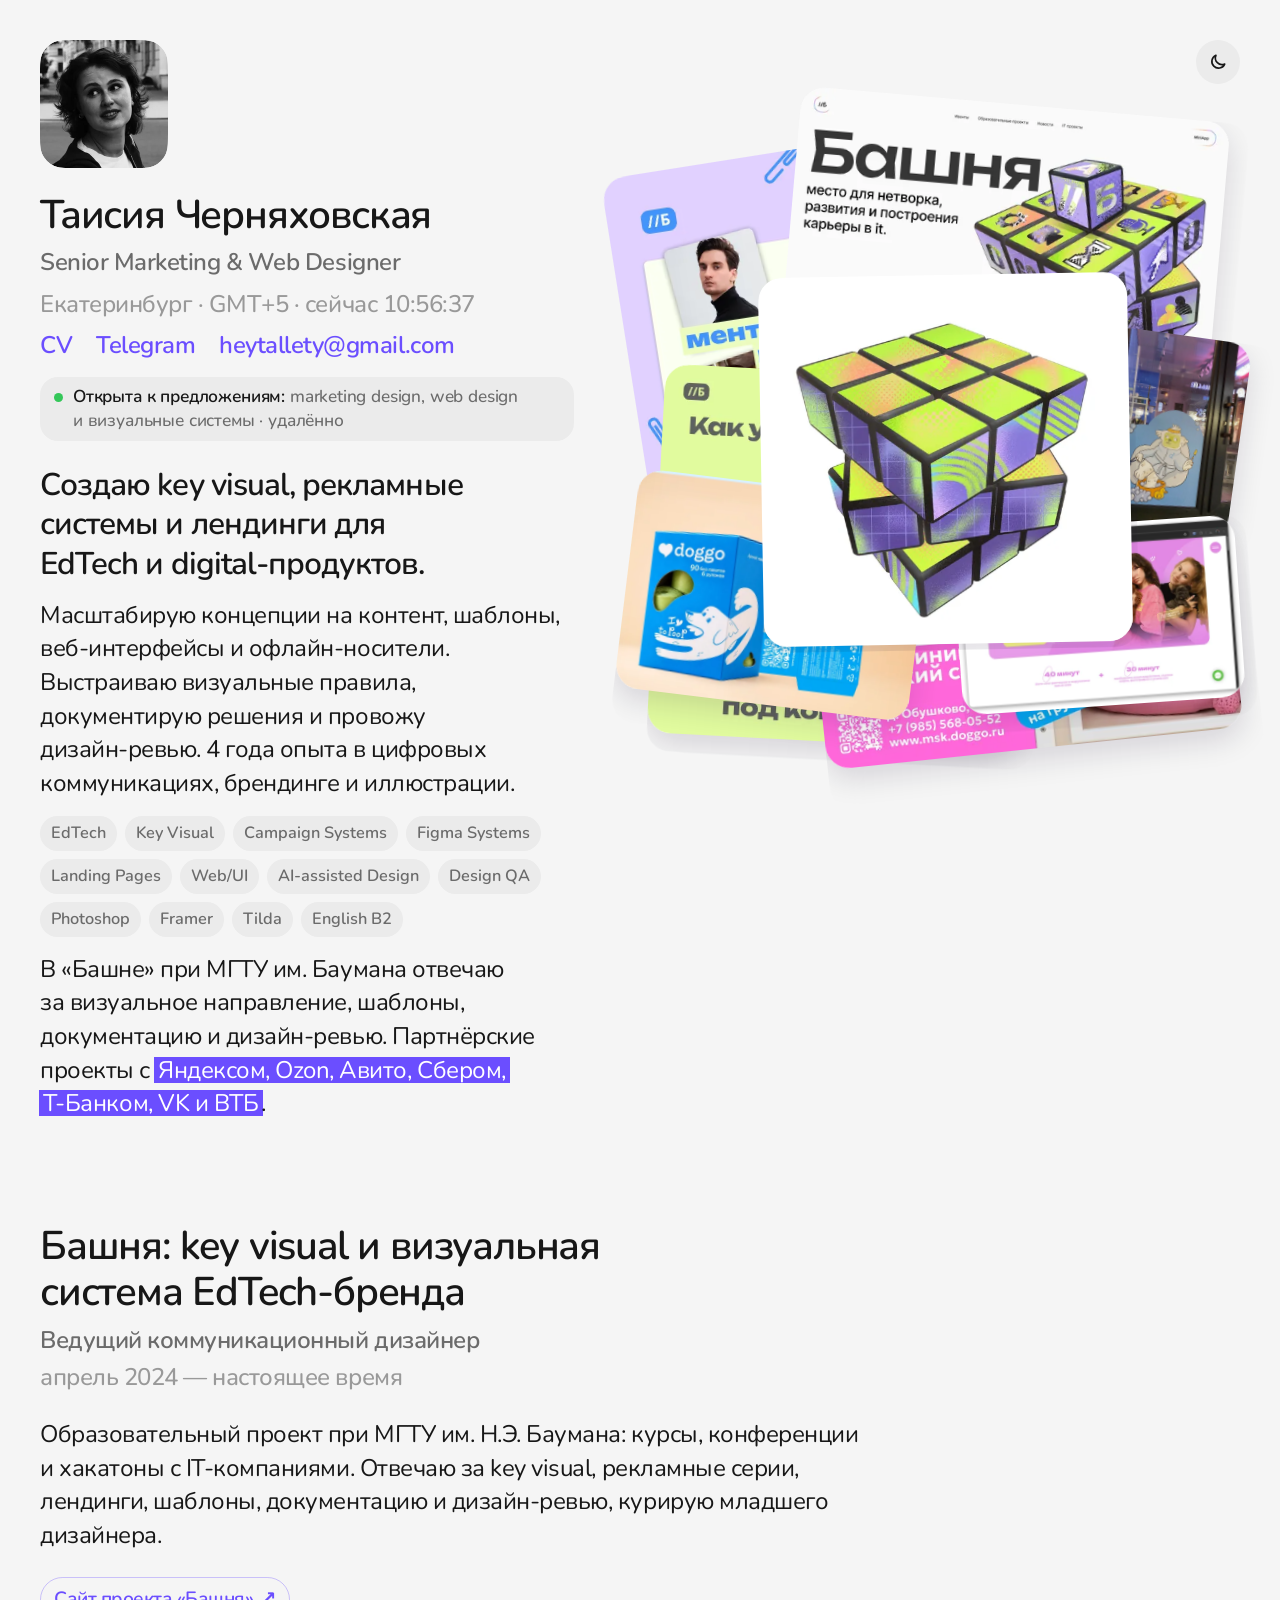
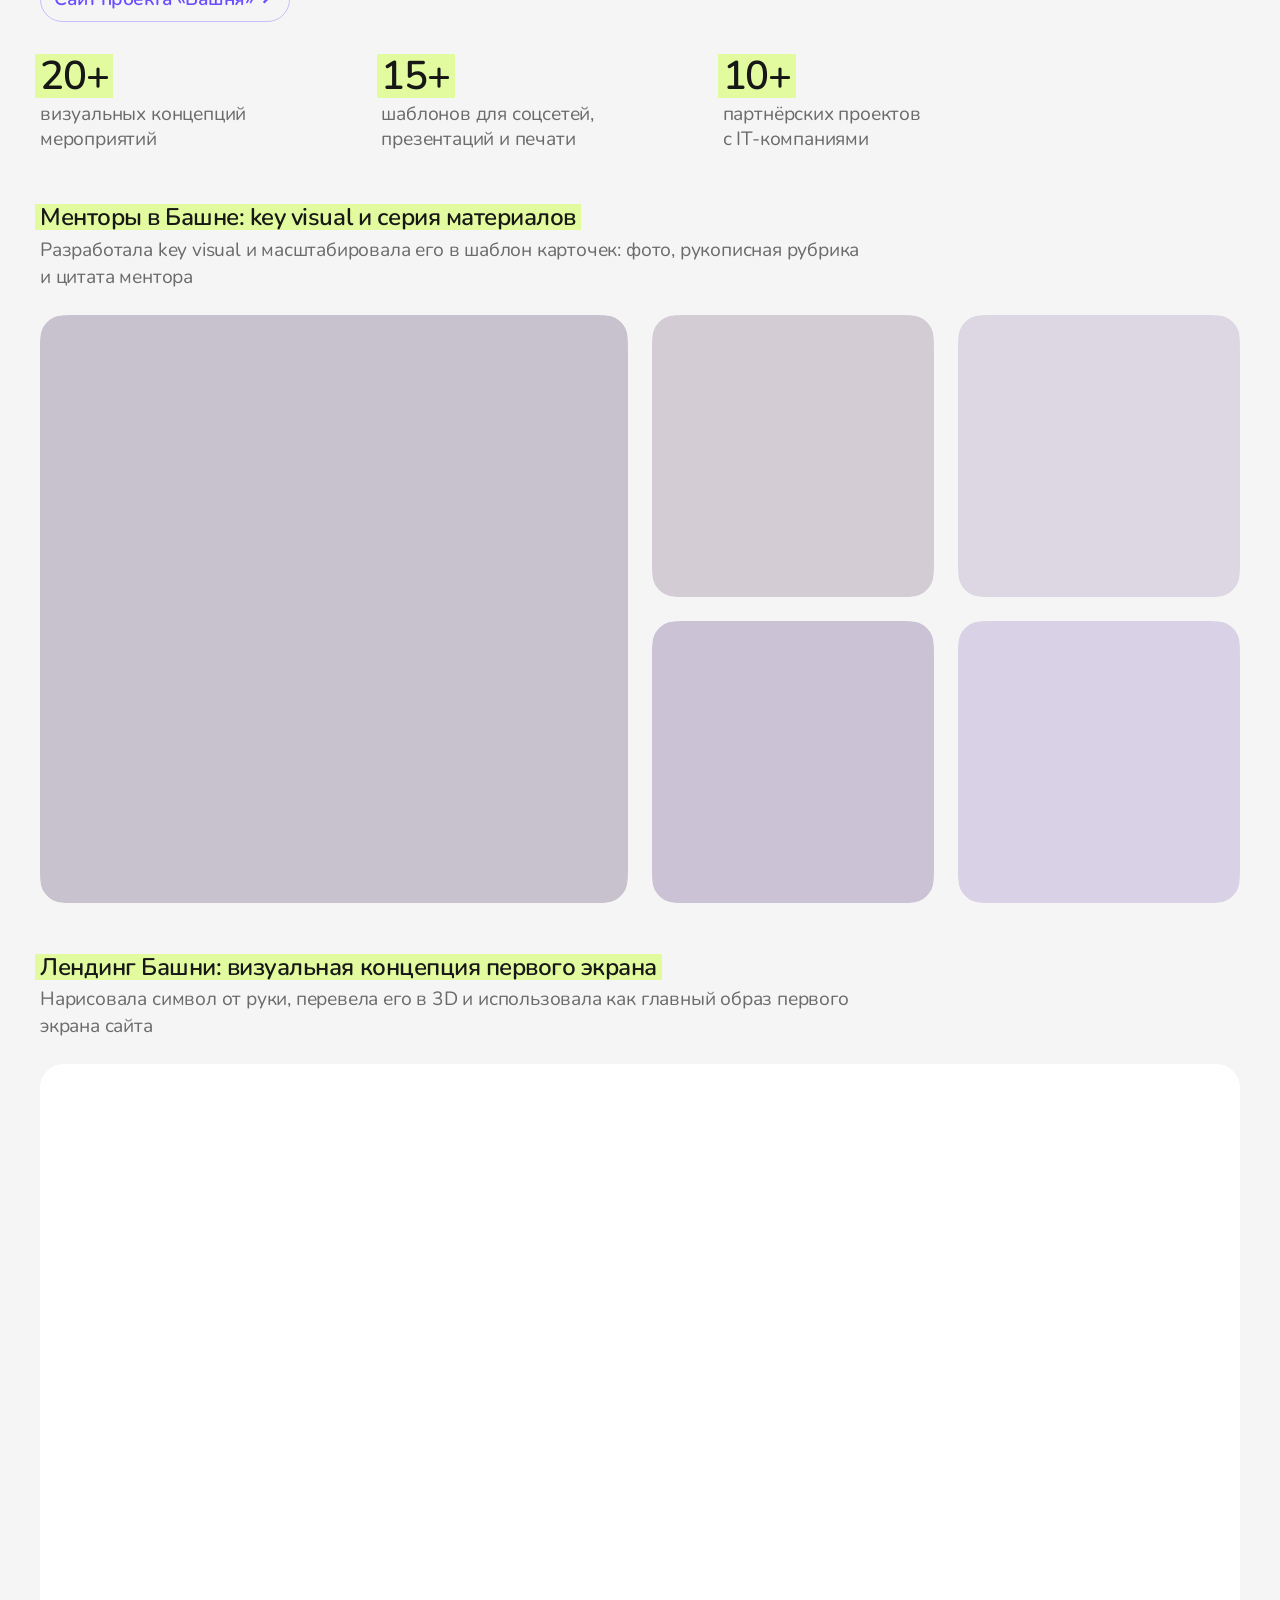
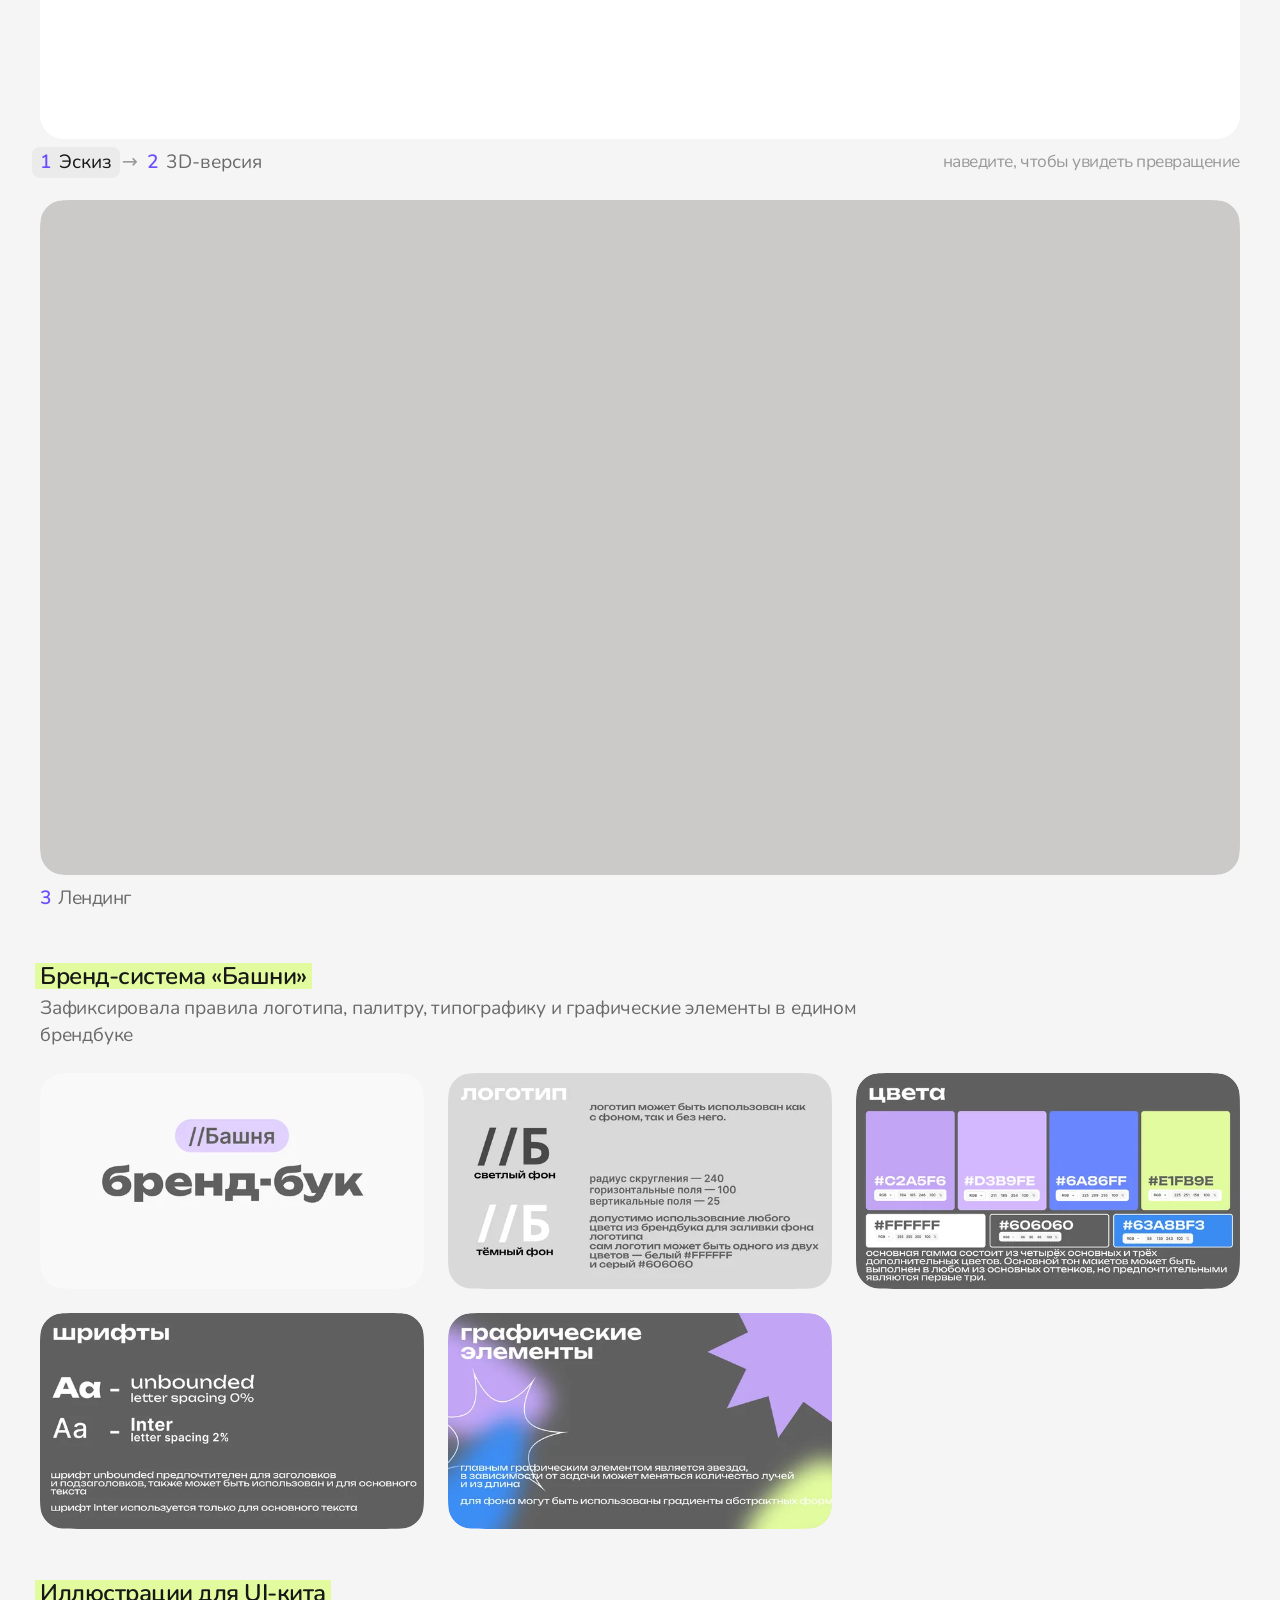
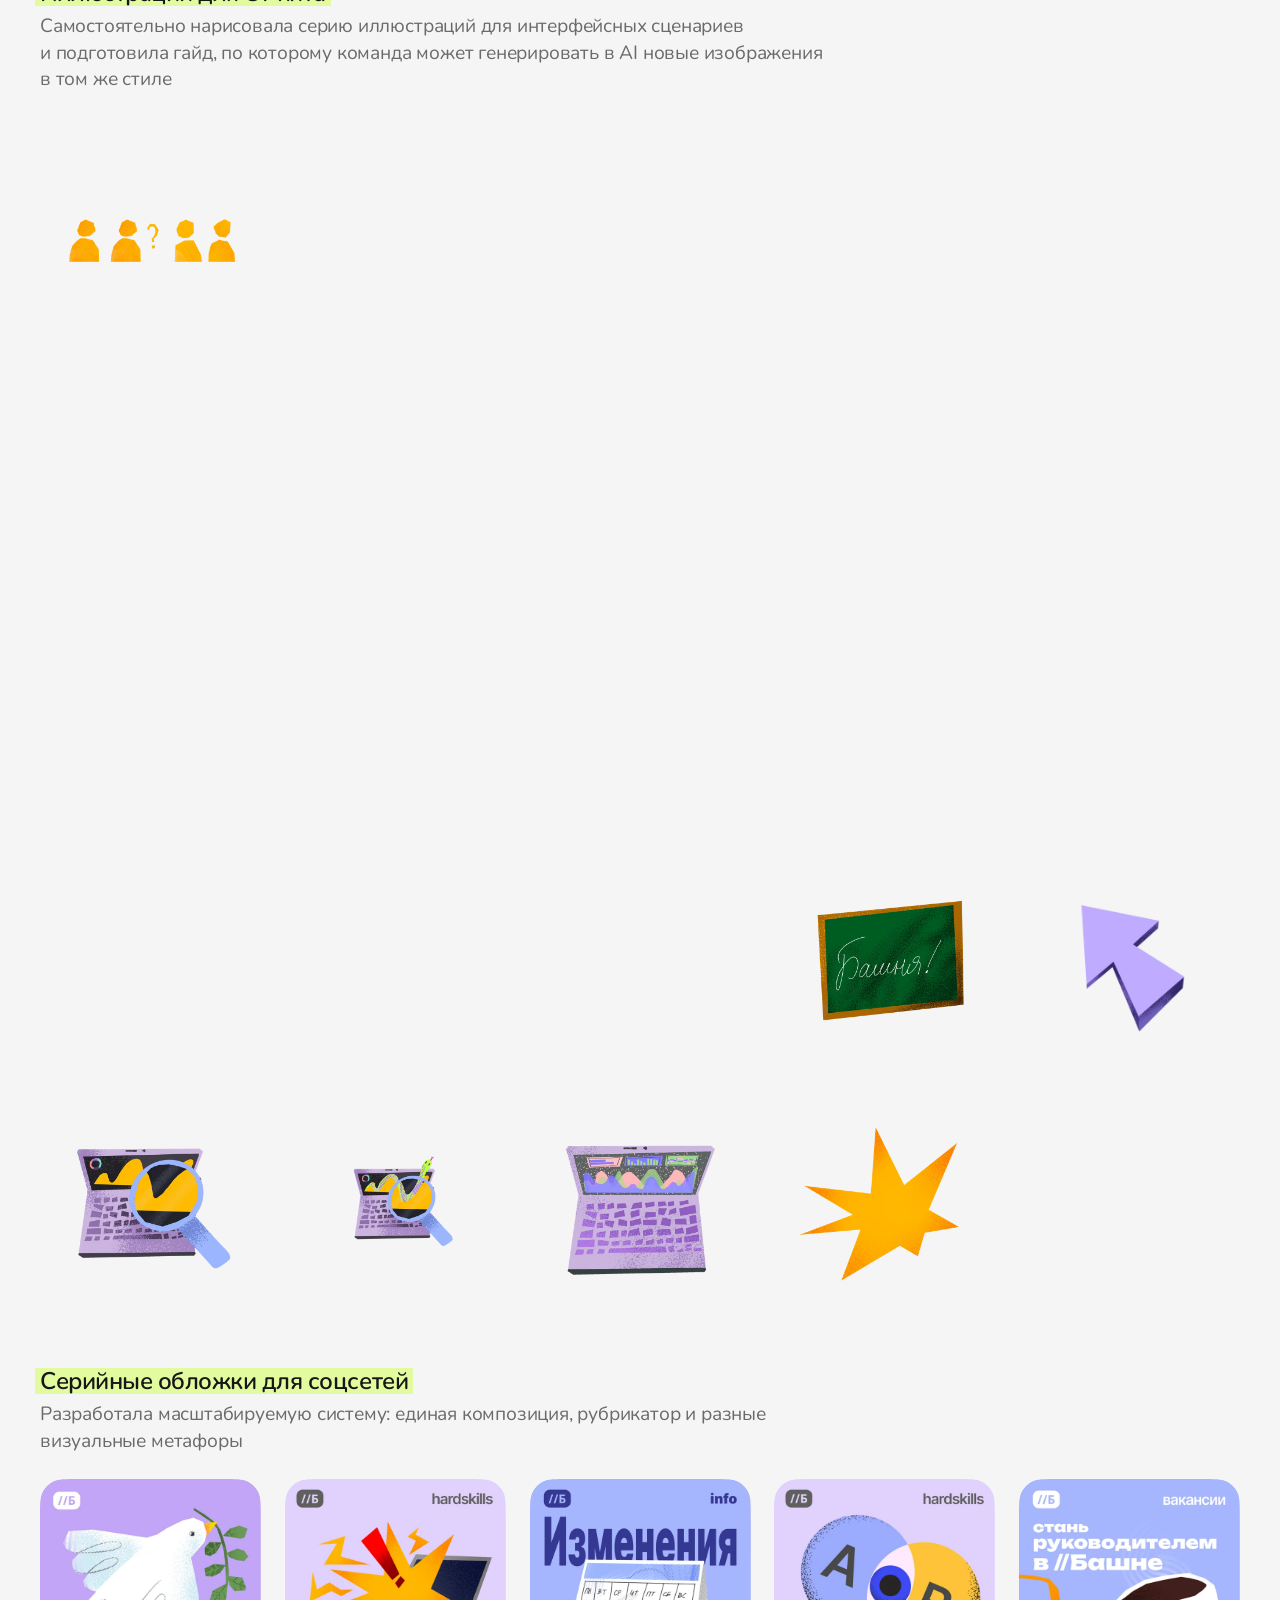
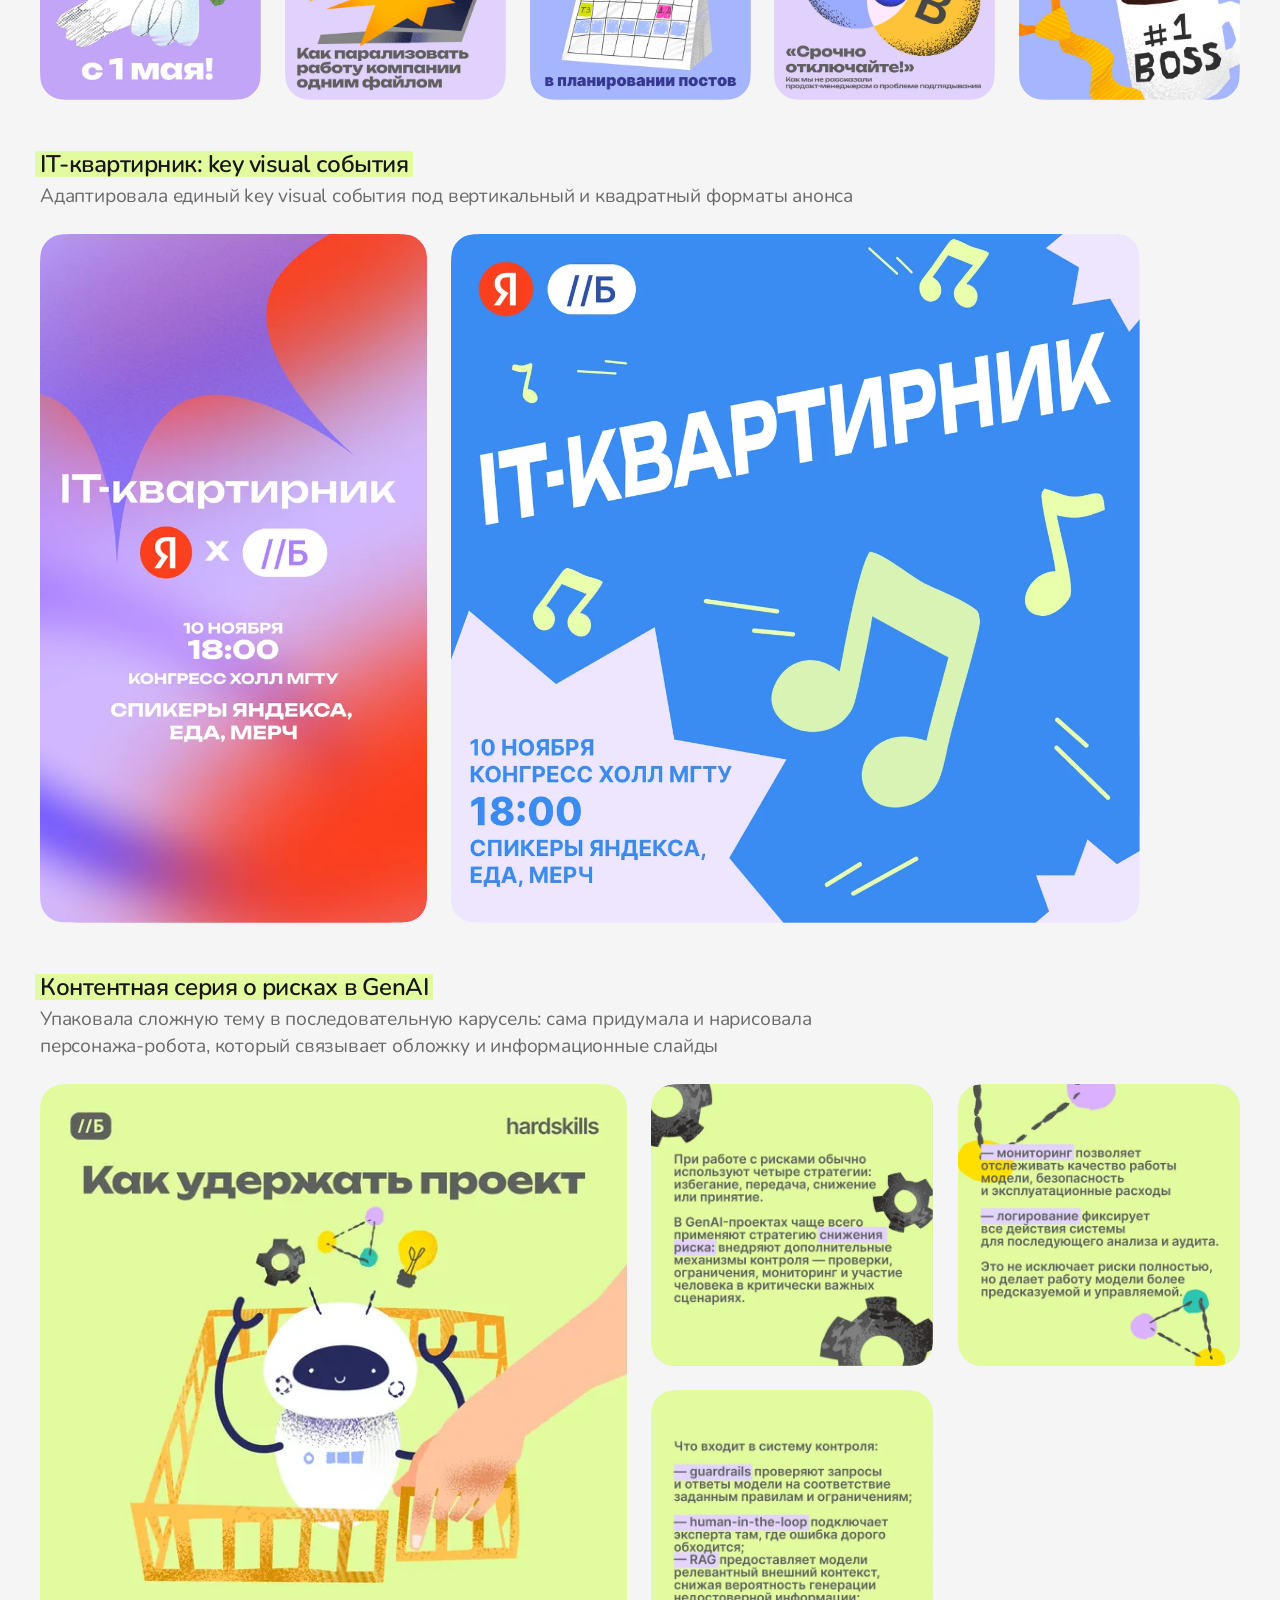
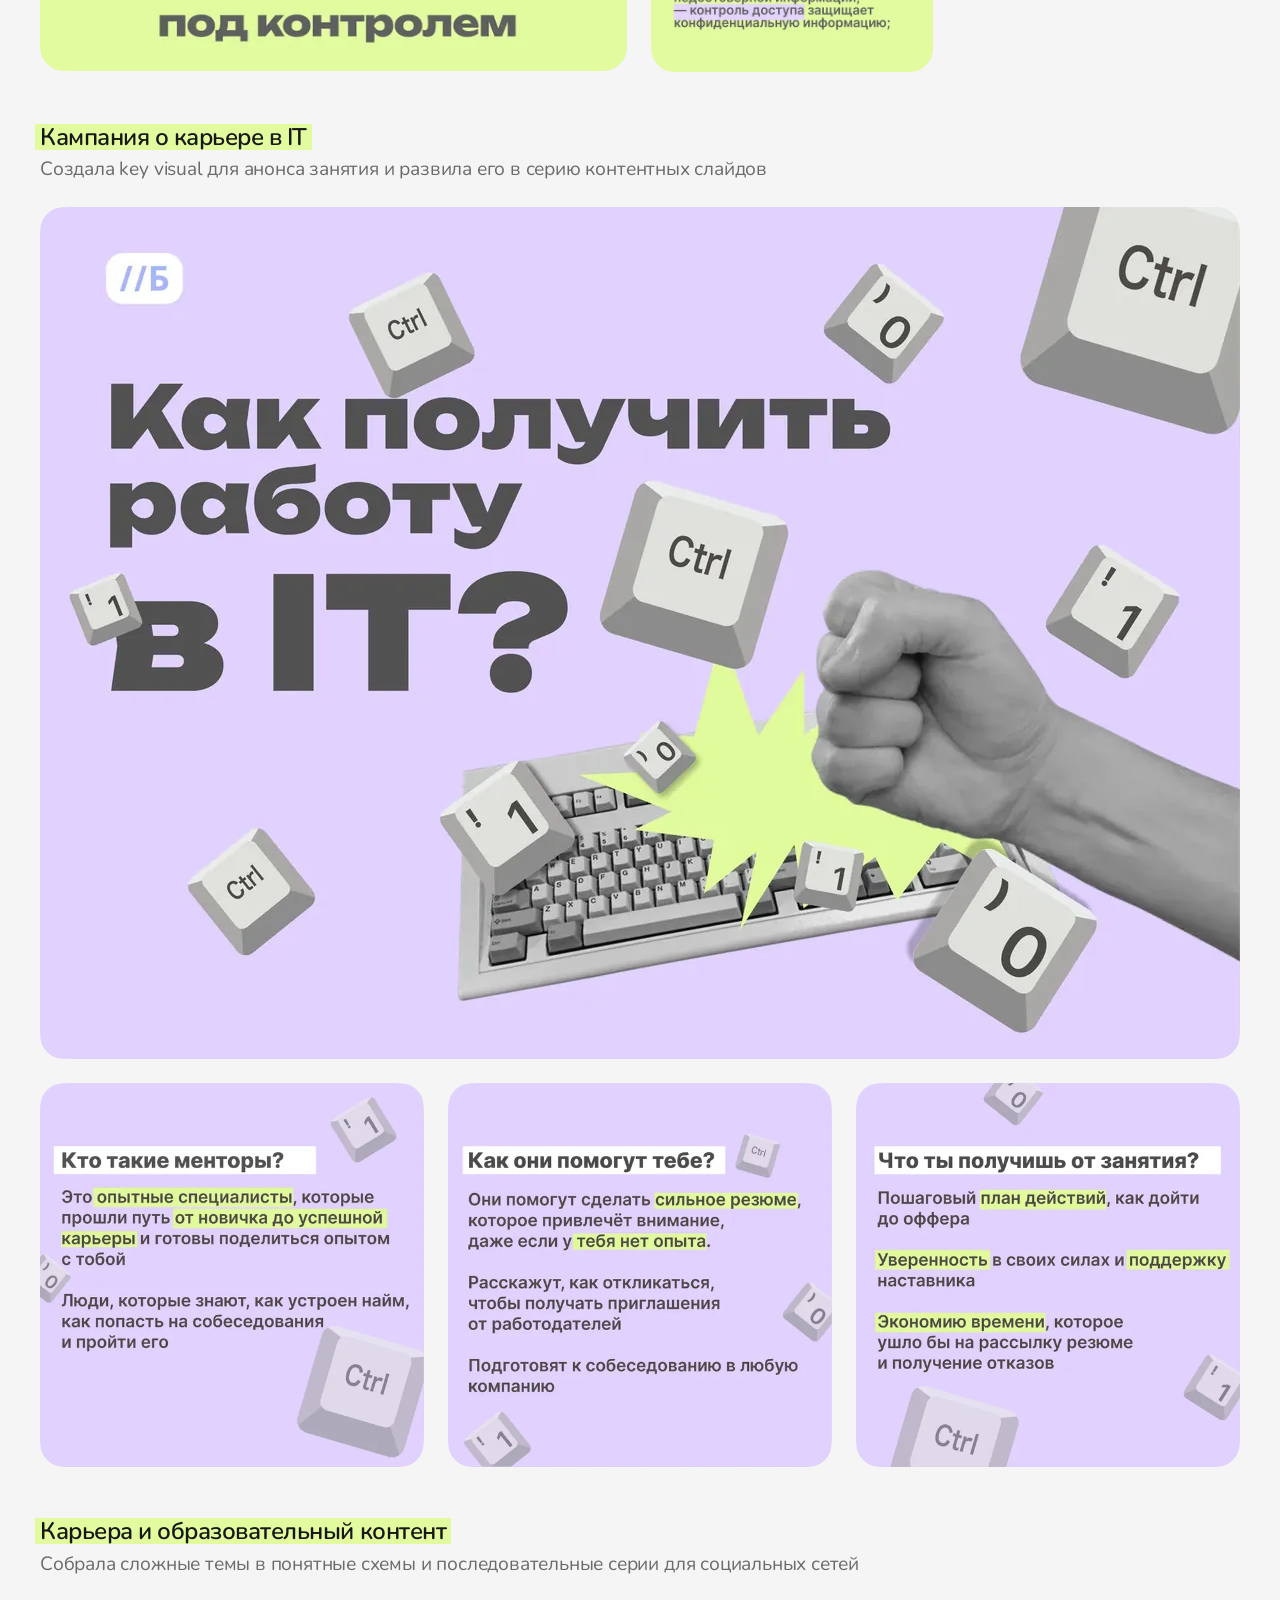
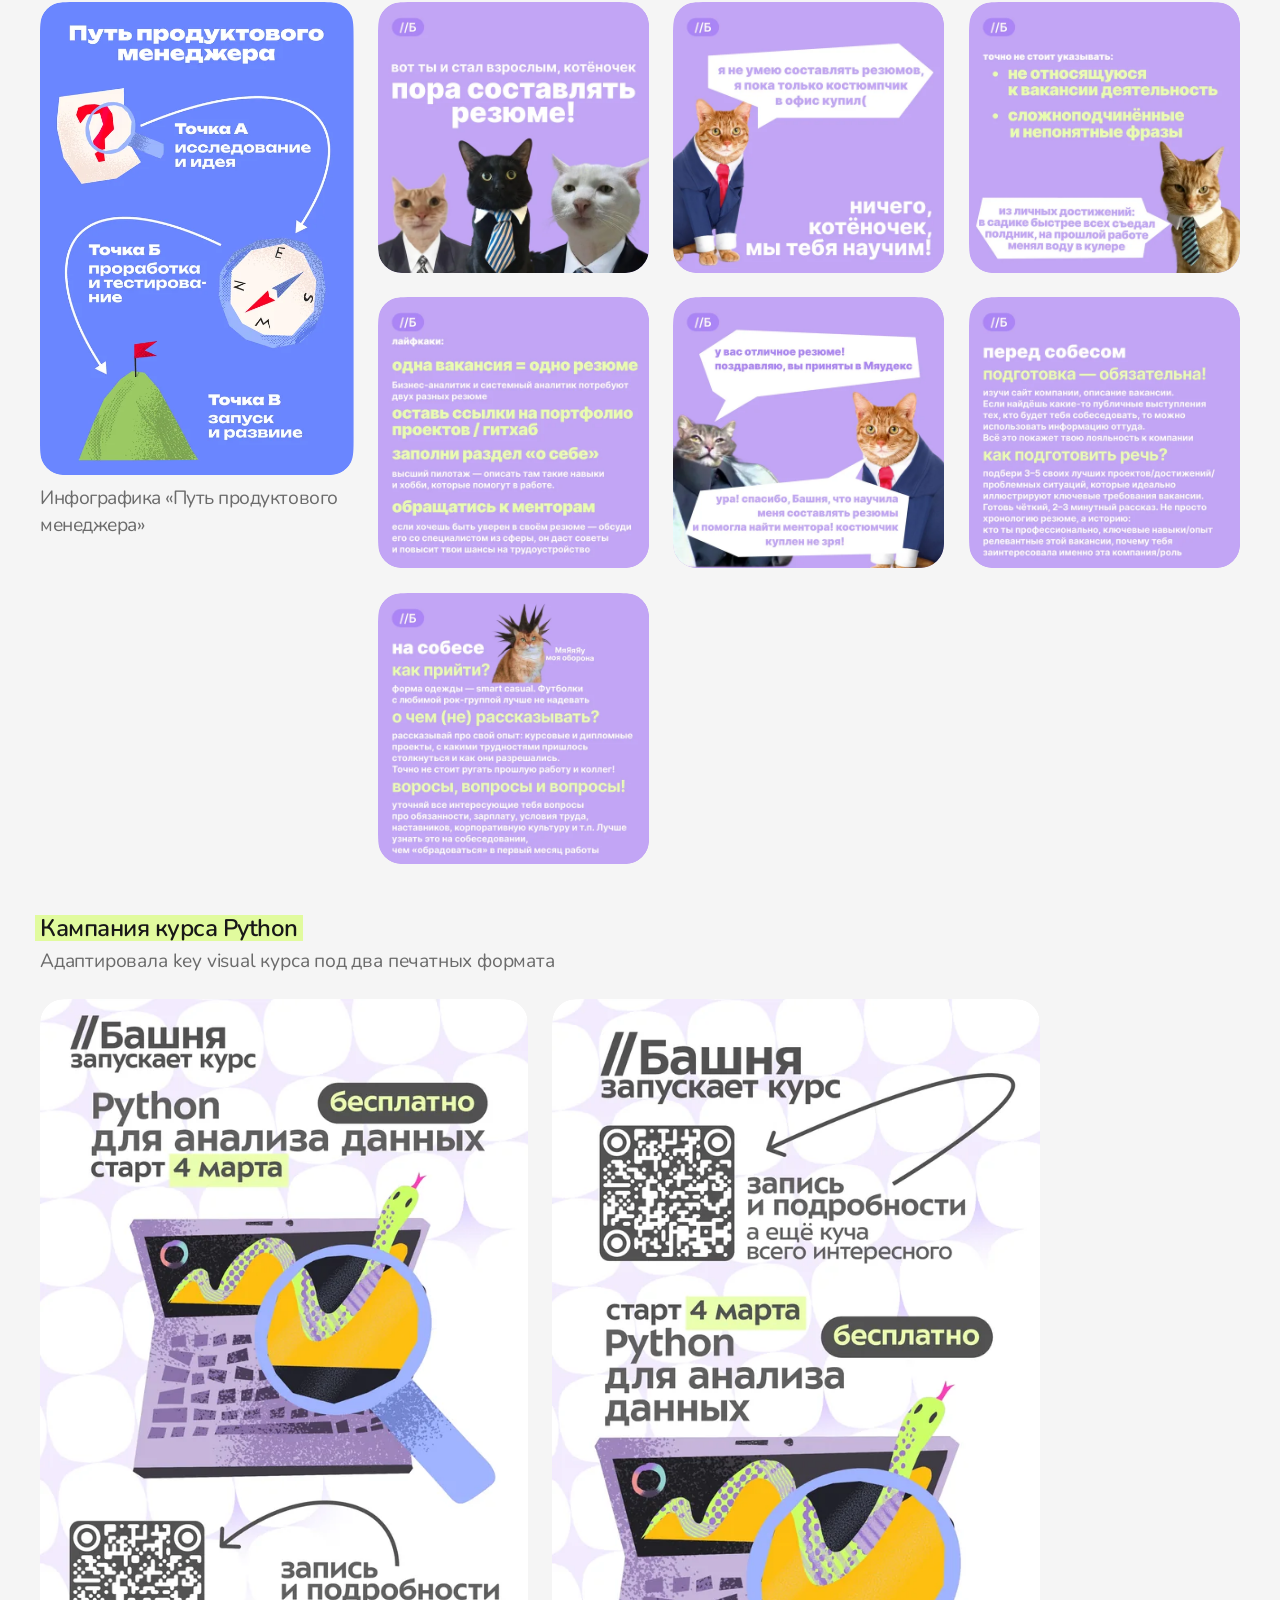
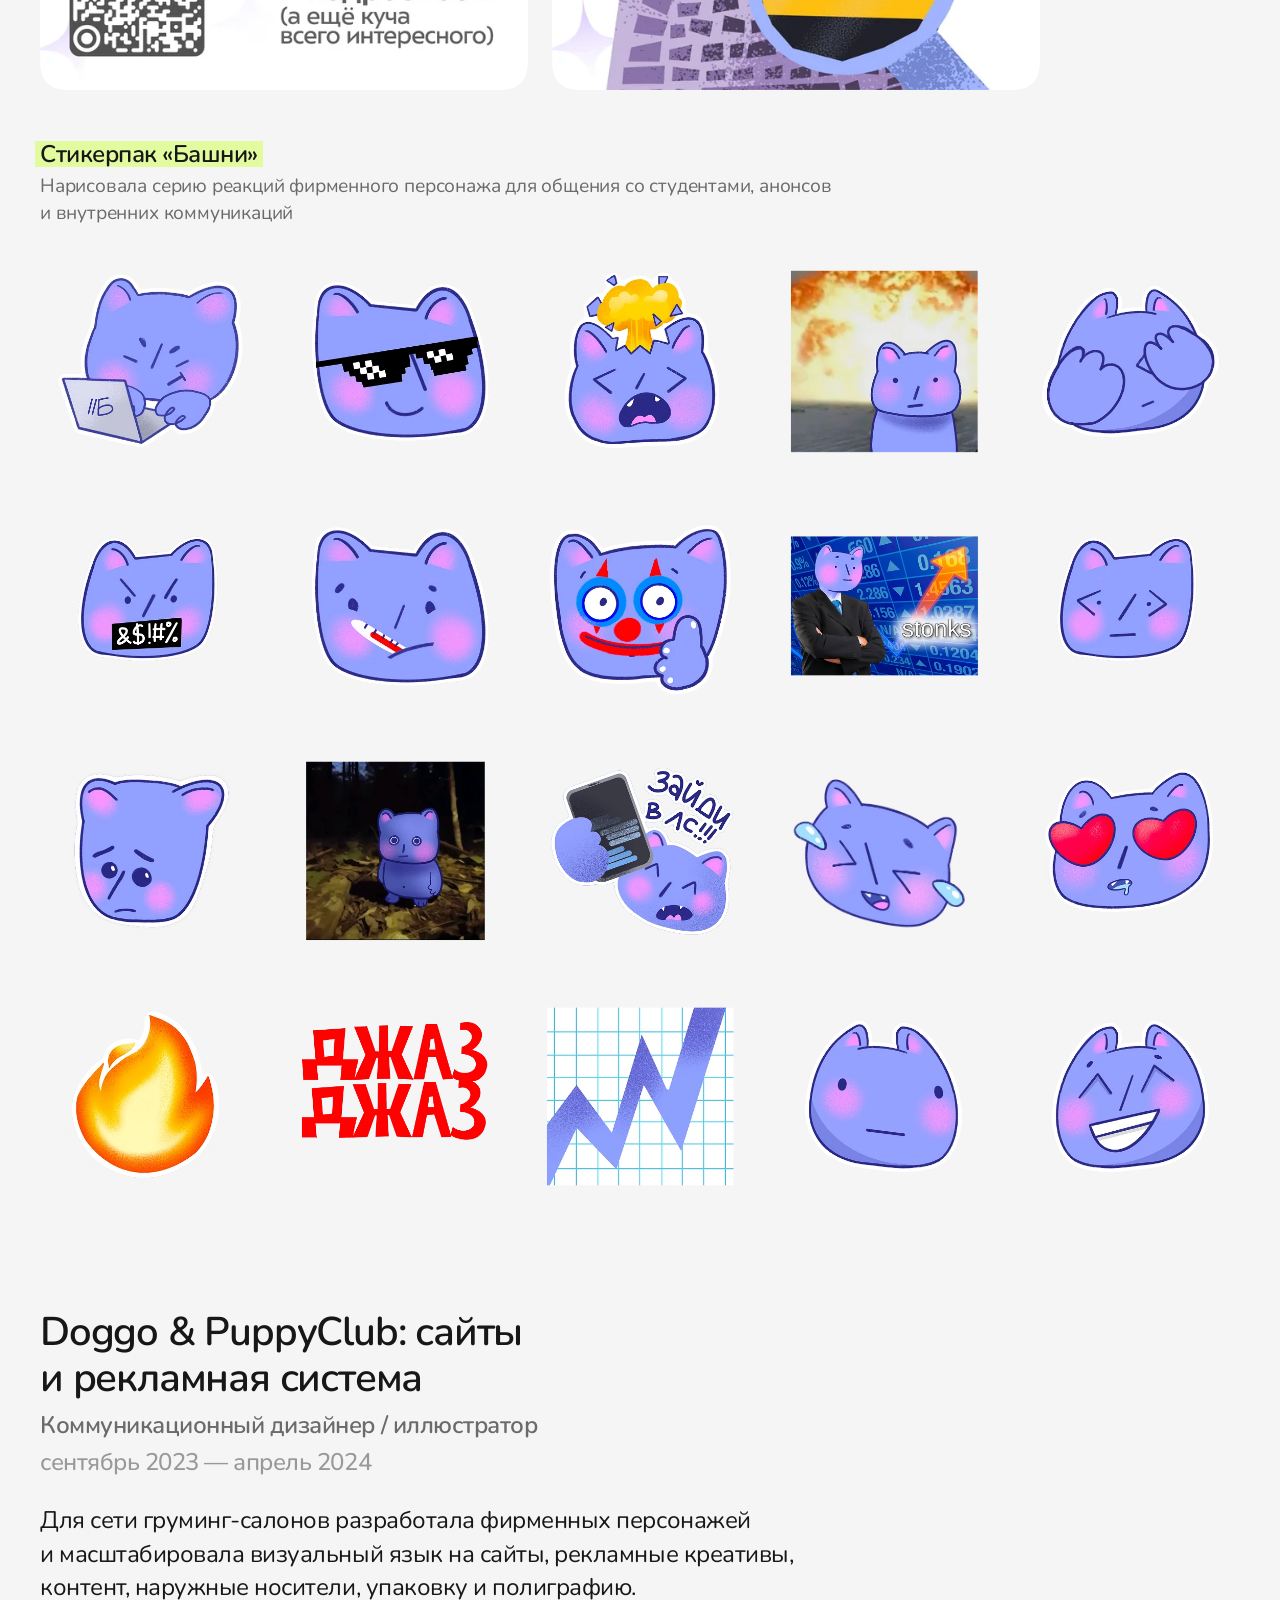
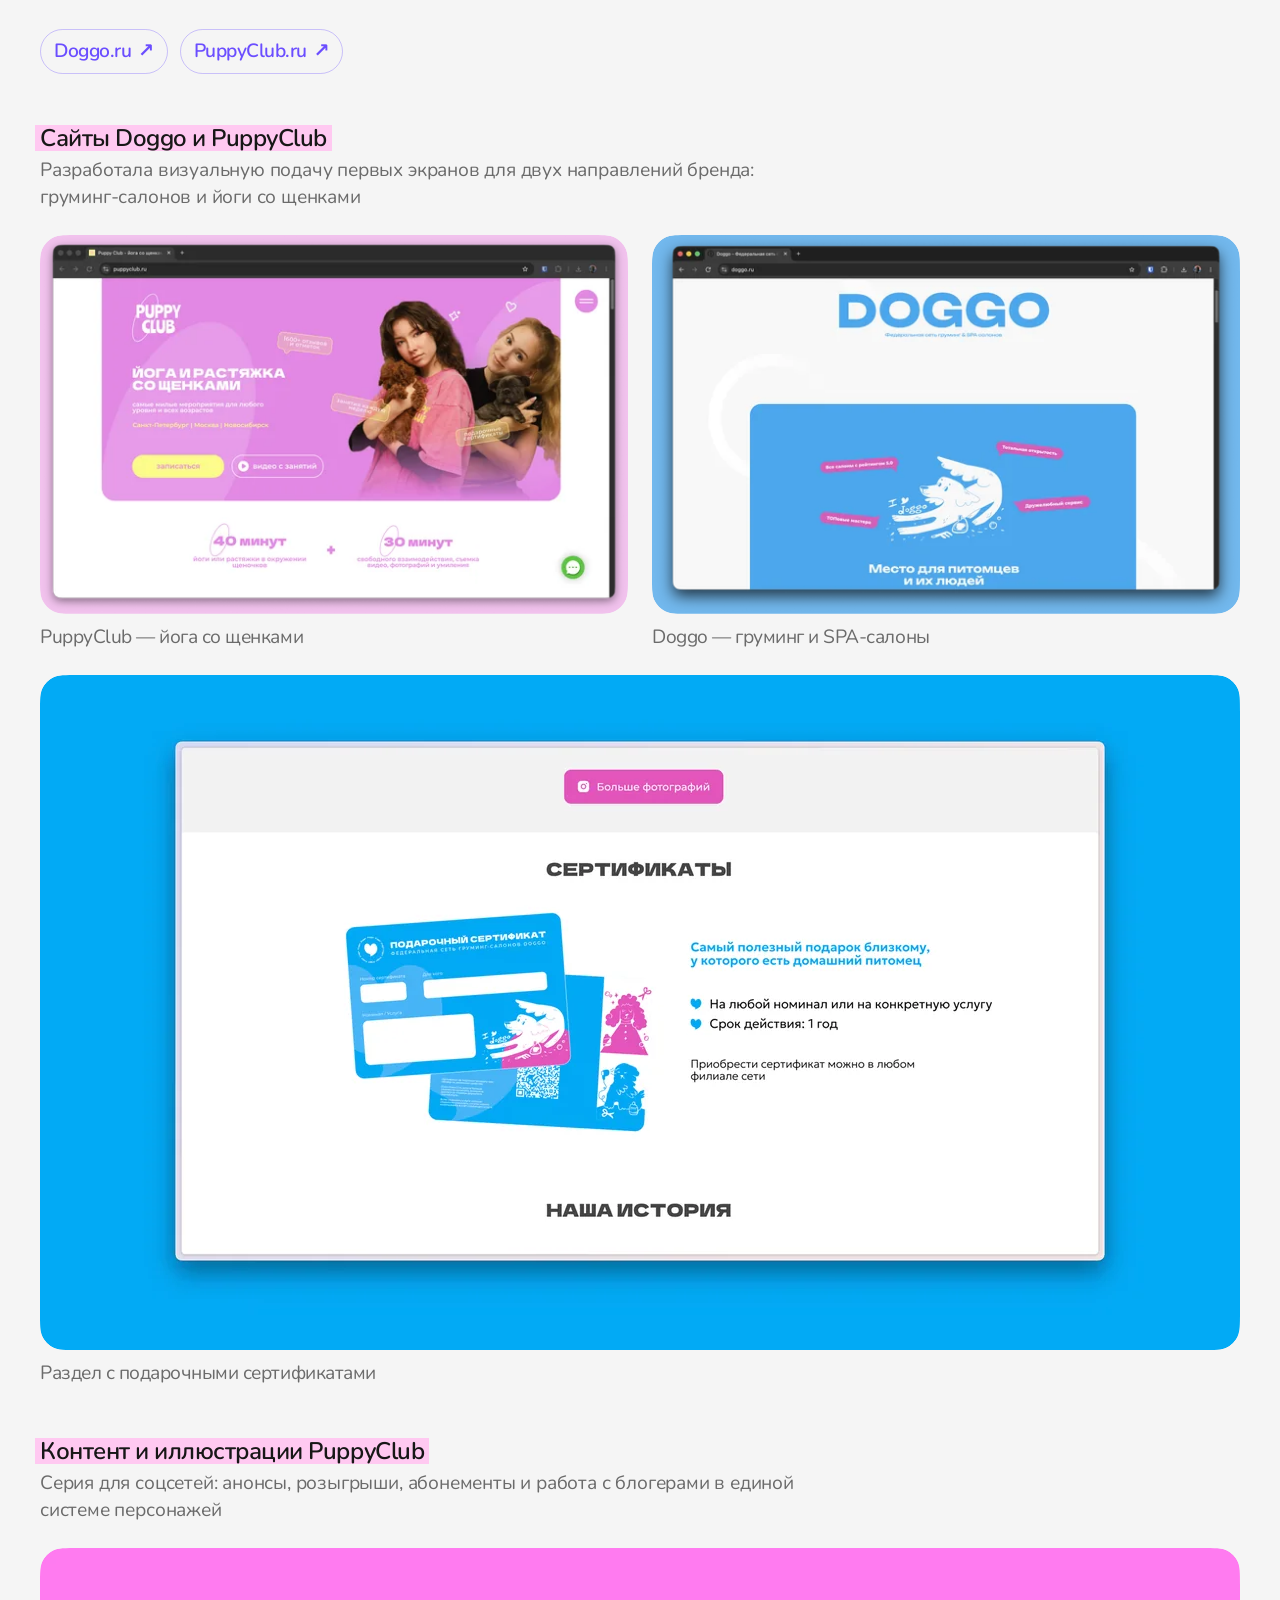
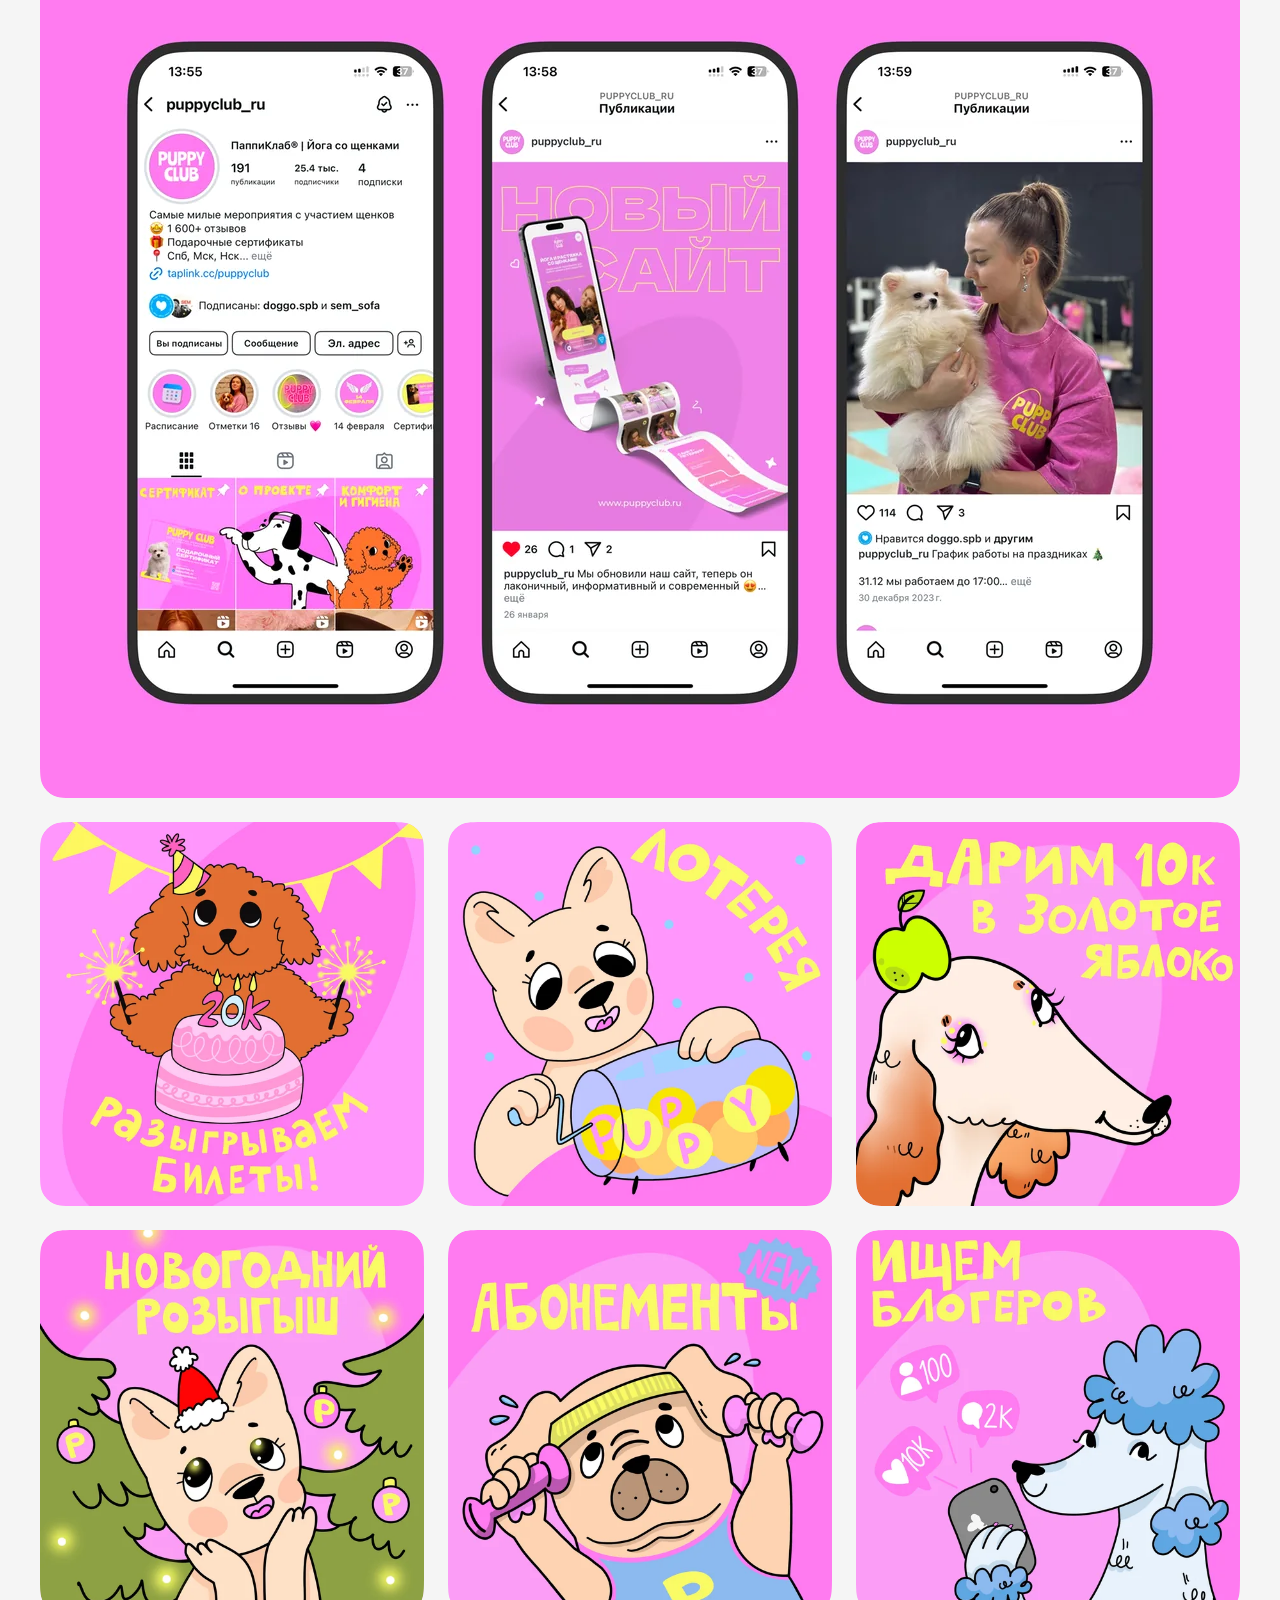
==== commit af1c0513: "Update portfolio" ====
--- a/index.html
+++ b/index.html
@@ -18,13 +18,15 @@
 <link rel="preconnect" href="https://fonts.googleapis.com">
 <link rel="preconnect" href="https://fonts.gstatic.com" crossorigin>
 <link rel="stylesheet" href="https://fonts.googleapis.com/css2?family=Nunito:wght@400;500;600&amp;display=swap">
-<link rel="stylesheet" href="assets/css/main.css?v=20260923-7">
+<link rel="stylesheet" href="assets/css/main.css?v=20260923-13">
 </head>
 <body>
 
 <nav class="snav" id="snav" aria-label="Разделы">
   <a href="#s-bashnya" data-s="s-bashnya">Башня</a>
   <a href="#s-doggo" data-s="s-doggo">Doggo</a>
+  <a href="#s-mirabella" data-s="s-mirabella">Mirabella</a>
+  <a href="#s-personal" data-s="s-personal">Личное</a>
   <a href="#contacts" data-s="contacts">Контакты</a>
 </nav>
 <div class="page">
@@ -157,6 +159,14 @@
         <button type="button" class="shot sq" data-c="#7189dc" data-src="img/works/bashnya/social-content-plan.webp" data-alt="Обложка об изменениях в планировании постов" aria-label="Открыть: Обложка об изменениях контент‑плана"></button>
         <button type="button" class="shot sq" data-c="#dac9ef" data-src="img/works/bashnya/social-subscription.webp" data-alt="Обложка о проблеме подписывания на сервисы" aria-label="Открыть: Обложка рубрики Hard Skills"></button>
         <button type="button" class="shot sq" data-c="#8093d4" data-src="img/works/bashnya/social-vacancy.webp" data-alt="Обложка вакансии руководителя в «Башне»" aria-label="Открыть: Обложка вакансии"></button>
+      </div>
+    </div>
+
+    <div class="case" data-priority="5.5">
+      <div class="sub"><h3><span>IT‑квартирник: key visual события</span></h3><p>Адаптировала единый key visual события под вертикальный и квадратный форматы анонса</p></div>
+      <div class="grid g-event">
+        <button type="button" class="shot" style="aspect-ratio:9/16" data-c="#c9a8ef" data-src="img/works/bashnya/it-kvartirnik-vertical.webp" data-alt="Вертикальная афиша IT-квартирника Яндекса и Башни" aria-label="Открыть: Вертикальная афиша IT-квартирника"></button>
+        <button type="button" class="shot sq" data-c="#3e8bea" data-src="img/works/bashnya/it-kvartirnik-square.webp" data-alt="Квадратная афиша IT-квартирника Яндекса и Башни" aria-label="Открыть: Квадратная афиша IT-квартирника"></button>
       </div>
     </div>
 
@@ -241,6 +251,7 @@
       <div class="grid g-d1">
         <figure class="fig"><button type="button" class="shot" style="aspect-ratio:2123/2848" data-c="#cfccf0" data-src="img/d01.webp" data-alt="Четыре иллюстрации собак в голубом и розовом: мытьё, стрижка, сушка" aria-label="Открыть: Четыре иллюстрации собак в голубом и розовом: мытьё, стрижка, сушка"></button><figcaption><b>1</b>Иллюстрации</figcaption></figure>
         <figure class="fig"><button type="button" class="shot" style="aspect-ratio:590/893" data-c="#858589" data-src="img/d02.webp" data-alt="Пост doggo.spb: сотрудница в футболке с иллюстрациями" aria-label="Открыть: Пост doggo.spb: сотрудница в футболке с иллюстрациями"></button><figcaption><b>2</b>Мерч для команды</figcaption></figure>
+        <figure class="fig"><button type="button" class="shot" style="aspect-ratio:907/943" data-c="#0fa9e5" data-src="img/works/doggo/spa-illustration.webp" data-alt="Фирменная иллюстрация собаки на SPA-процедуре" aria-label="Открыть: Иллюстрация Doggo для SPA-коммуникации"></button><figcaption><b>3</b>Иллюстрация для SPA‑коммуникации</figcaption></figure>
       </div>
     </div>
 
@@ -257,9 +268,10 @@
     </div>
 
     <div class="case" data-priority="2">
-      <div class="sub"><h3><span>Реклама</span></h3><p>Баннеры к открытию салона и промокоду: фото и персонажи в одной системе</p></div>
+      <div class="sub"><h3><span>Реклама</span></h3><p>Баннеры услуг, открытия салона и промокода: фото и персонажи в одной системе</p></div>
       <button type="button" class="shot" style="aspect-ratio:1280/617" data-c="#cd91bb" data-src="img/d07.webp" data-alt="Баннер «Мы открылись!»: зоогостиница и детский сад" aria-label="Открыть: Баннер «Мы открылись!»: зоогостиница и детский сад"></button>
       <button type="button" class="shot" style="aspect-ratio:4096/1885" data-c="#d3d9f7" data-src="img/d08.webp" data-alt="Баннер с промокодом «Знакомство» и скидкой 1000 ₽" aria-label="Открыть: Баннер с промокодом «Знакомство» и скидкой 1000 ₽"></button>
+      <button type="button" class="shot" style="aspect-ratio:5800/2800" data-c="#10a8e5" data-src="img/works/doggo/grooming-daycare-banner.webp" data-alt="Рекламный баннер Doggo: груминг, детский сад и передержка" aria-label="Открыть: Баннер Doggo о груминге, детском саде и передержке"></button>
     </div>
 
     <div class="case" data-priority="5">
@@ -286,6 +298,21 @@
         <figure class="fig"><button type="button" class="shot ratio-browser" data-c="#f1c2ed" data-src="img/works/doggo/puppyclub-site.webp" data-alt="Первый экран сайта PuppyClub с анонсом йоги со щенками" aria-label="Открыть: Сайт PuppyClub"></button><figcaption>PuppyClub — йога со щенками</figcaption></figure>
         <figure class="fig"><button type="button" class="shot ratio-browser" data-c="#72b8ed" data-src="img/works/doggo/doggo-site.webp" data-alt="Первый экран сайта Doggo с фирменными иллюстрациями" aria-label="Открыть: Сайт Doggo"></button><figcaption>Doggo — груминг и SPA‑салоны</figcaption></figure>
       </div>
+      <figure class="fig"><button type="button" class="shot" style="aspect-ratio:16/9" data-c="#0fa9e5" data-src="img/works/doggo/certificates.webp" data-alt="Раздел сайта Doggo с подарочными сертификатами" aria-label="Открыть: Раздел сайта Doggo с подарочными сертификатами"></button><figcaption>Раздел с подарочными сертификатами</figcaption></figure>
+    </div>
+
+    <div class="case" data-priority="1.5">
+      <div class="sub"><h3><span>Контент и иллюстрации PuppyClub</span></h3><p>Серия для соцсетей: анонсы, розыгрыши, абонементы и работа с блогерами в единой системе персонажей</p></div>
+      <button type="button" class="shot" style="aspect-ratio:3840/2720" data-c="#f376df" data-src="img/works/doggo/puppyclub-social-overview.webp" data-alt="Презентация оформления Instagram PuppyClub: профиль, анонс сайта и фотография с мероприятия" aria-label="Открыть: оформление соцсетей PuppyClub"></button>
+      <div class="grid g-3">
+        <button type="button" class="shot sq" data-c="#f376df" data-src="img/works/doggo/puppyclub-birthday.webp" data-alt="Иллюстрация PuppyClub: собака с праздничным тортом и надписью «Разыгрывает билеты»" aria-label="Открыть: розыгрыш билетов ко дню рождения PuppyClub"></button>
+        <button type="button" class="shot sq" data-c="#f376df" data-src="img/works/doggo/puppyclub-lottery.webp" data-alt="Иллюстрация PuppyClub: собака крутит лототрон с шарами" aria-label="Открыть: лотерея PuppyClub"></button>
+        <button type="button" class="shot sq" data-c="#f376df" data-src="img/works/doggo/puppyclub-golden-apple.webp" data-alt="Иллюстрация PuppyClub: собака с зелёным яблоком и надписью «Дарим 10к в Золотое Яблоко»" aria-label="Открыть: розыгрыш сертификата PuppyClub"></button>
+        <button type="button" class="shot sq" data-c="#f376df" data-src="img/works/doggo/puppyclub-new-year.webp" data-alt="Новогодняя иллюстрация PuppyClub с собакой в праздничной шапке и ёлками" aria-label="Открыть: новогодний розыгрыш PuppyClub"></button>
+        <button type="button" class="shot sq" data-c="#f376df" data-src="img/works/doggo/puppyclub-memberships.webp" data-alt="Иллюстрация PuppyClub: собака тренируется с гантелями, анонс новых абонементов" aria-label="Открыть: абонементы PuppyClub"></button>
+        <button type="button" class="shot sq" data-c="#f376df" data-src="img/works/doggo/puppyclub-bloggers.webp" data-alt="Иллюстрация PuppyClub: пудель ведёт блог со смартфона" aria-label="Открыть: поиск блогеров PuppyClub"></button>
+      </div>
+      <button type="button" class="shot" style="aspect-ratio:2048/1536" data-c="#f376df" data-src="img/works/doggo/puppyclub-stickers-social.webp" data-alt="Презентация стикерпака PuppyClub рядом с публикацией в Instagram" aria-label="Открыть: стикерпак PuppyClub в соцсетях"></button>
     </div>
 
     <div class="case" data-priority="8">
@@ -314,6 +341,97 @@
         </figure>
       </div>
     </div>
+
+    <div class="case" data-priority="5">
+      <div class="sub"><h3><span>Соцсети и коллаборации</span></h3><p>Показывала фирменных персонажей в живом контенте, совместных проектах и оформлении публикаций</p></div>
+      <div class="grid g-portrait">
+        <figure class="fig"><button type="button" class="shot" style="aspect-ratio:2340/5064" data-c="#f5f5f5" data-src="img/works/doggo/social-stickers-01.webp" data-alt="Публикация doggo.spb со стикерпаком Doggo в руке" aria-label="Открыть: Публикация Doggo со стикерпаком, первый кадр"></button><figcaption>Стикерпак в соцсетях</figcaption></figure>
+        <figure class="fig"><button type="button" class="shot" style="aspect-ratio:2340/5064" data-c="#79a52a" data-src="img/works/doggo/social-collaboration.webp" data-alt="Совместная публикация Doggo с собакой на мероприятии" aria-label="Открыть: Совместная публикация Doggo"></button><figcaption>Контент с мероприятия</figcaption></figure>
+        <figure class="fig"><button type="button" class="shot" style="aspect-ratio:2340/5064" data-c="#cdeefa" data-src="img/works/doggo/social-doga.webp" data-alt="Анонс совместной йоги с питомцами Doggo и PuppyClub" aria-label="Открыть: Анонс йоги с питомцами"></button><figcaption>Коллаборация с PuppyClub</figcaption></figure>
+        <figure class="fig"><button type="button" class="shot" style="aspect-ratio:2340/5064" data-c="#8b6d55" data-src="img/works/doggo/social-stickers-02.webp" data-alt="Публикация doggo.spb с тиражом стикерпаков Doggo" aria-label="Открыть: Публикация Doggo со стикерпаком, второй кадр"></button><figcaption>Тираж стикерпаков</figcaption></figure>
+      </div>
+      <div class="grid g-pair">
+        <figure class="fig"><button type="button" class="shot" style="aspect-ratio:3840/2720" data-c="#0fa9e5" data-src="img/works/doggo/social-showcase.webp" data-alt="Презентация визуальной системы Instagram-профиля Doggo" aria-label="Открыть: Визуальная система Instagram Doggo"></button><figcaption>Система контента Doggo</figcaption></figure>
+        <figure class="fig"><button type="button" class="shot" style="aspect-ratio:4/3" data-c="#0fa9e5" data-src="img/works/doggo/stickerpack-case.webp" data-alt="Презентация стикерпака Doggo и публикации с готовым тиражом" aria-label="Открыть: Кейс стикерпака Doggo"></button><figcaption>Стикерпак: от макета до публикации</figcaption></figure>
+      </div>
+    </div>
+  </section>
+
+  <section id="s-mirabella" class="r2" aria-labelledby="mirabella">
+    <div class="sec-head">
+      <h2 id="mirabella">Mirabella Dog Store: подарочные сертификаты для бренда собачьей амуниции<span class="role">Фриланс‑дизайнер / иллюстратор</span></h2>
+      <p class="lead">Разработала серию подарочных сертификатов с авторскими персонажами и графикой, вдохновлённой поводками, ошейниками и другой собачьей амуницией.</p>
+    </div>
+
+    <div class="case" data-priority="1">
+      <div class="sub"><h3><span>Серия подарочных сертификатов</span></h3><p>Четыре номинала в едином ярком иллюстративном стиле бренда</p></div>
+      <div class="grid g-mirabella">
+        <figure class="fig"><button type="button" class="shot" style="aspect-ratio:2000/1397" data-c="#f19bdc" data-src="img/works/mirabella/gift-certificate-1000.webp" data-alt="Подарочный сертификат Mirabella Dog Store на 1000 рублей с пятнистой собакой и собачьей амуницией" aria-label="Открыть: Подарочный сертификат Mirabella на 1000 рублей"></button><figcaption>Сертификат на 1000 ₽</figcaption></figure>
+        <figure class="fig"><button type="button" class="shot" style="aspect-ratio:2000/1397" data-c="#f19bdc" data-src="img/works/mirabella/gift-certificate-1500.webp" data-alt="Подарочный сертификат Mirabella Dog Store на 1500 рублей с собакой и подарками" aria-label="Открыть: Подарочный сертификат Mirabella на 1500 рублей"></button><figcaption>Сертификат на 1500 ₽</figcaption></figure>
+        <figure class="fig"><button type="button" class="shot" style="aspect-ratio:2000/1495" data-c="#929ced" data-src="img/works/mirabella/gift-certificate-2000.webp" data-alt="Подарочный сертификат Mirabella Dog Store на 2000 рублей с играющей собакой и собачьей амуницией" aria-label="Открыть: Подарочный сертификат Mirabella на 2000 рублей"></button><figcaption>Сертификат на 2000 ₽</figcaption></figure>
+        <figure class="fig"><button type="button" class="shot" style="aspect-ratio:2000/1397" data-c="#6c70e7" data-src="img/works/mirabella/gift-certificate-2500.webp" data-alt="Подарочный сертификат Mirabella Dog Store на 2500 рублей с большой собакой и девушкой" aria-label="Открыть: Подарочный сертификат Mirabella на 2500 рублей"></button><figcaption>Сертификат на 2500 ₽</figcaption></figure>
+      </div>
+    </div>
+  </section>
+
+  <section id="s-personal" class="r2" aria-labelledby="personal">
+    <div class="sec-head">
+      <h2 id="personal">Личные проекты</h2>
+      <p class="lead">Авторские иллюстрации и визуальные истории, в которых исследую повседневные темы через метафоры и персонажей.</p>
+    </div>
+
+    <div class="case" data-priority="1">
+      <div class="sub"><h3><span>«Поиск»: иллюстрированный комикс</span></h3><p>История о моменте, когда привычные инструменты перестают работать и приходится искать новый путь</p></div>
+      <div class="grid g-story">
+        <button type="button" class="shot ratio-search" data-c="#f8f8fb" data-src="img/works/personal/search-01.webp" data-alt="Героиня держит светящийся клубок; заголовок «Поиск»" aria-label="Открыть: обложка комикса «Поиск»"></button>
+        <button type="button" class="shot ratio-search" data-c="#f8f8fb" data-src="img/works/personal/search-02.webp" data-alt="Героиня в окружении слов «тревога», «страх» и «паника»" aria-label="Открыть: трудный момент"></button>
+        <button type="button" class="shot ratio-search" data-c="#f8f8fb" data-src="img/works/personal/search-03.webp" data-alt="Героиня держит инструменты, накопленные за годы" aria-label="Открыть: привычные инструменты"></button>
+        <button type="button" class="shot ratio-search" data-c="#f8f8fb" data-src="img/works/personal/search-04.webp" data-alt="Инструменты могут просто перестать работать" aria-label="Открыть: инструменты перестают работать"></button>
+        <button type="button" class="shot ratio-search" data-c="#f8f8fb" data-src="img/works/personal/search-05.webp" data-alt="Героиня ищет что-то в коробке; снова начинается поиск" aria-label="Открыть: начало нового поиска"></button>
+        <button type="button" class="shot ratio-search" data-c="#f8f8fb" data-src="img/works/personal/search-06.webp" data-alt="Коробка с запутанными клубками; надпись «Да, это будет сложно»" aria-label="Открыть: поиск будет сложным"></button>
+        <button type="button" class="shot ratio-search" data-c="#f8f8fb" data-src="img/works/personal/search-07.webp" data-alt="Героиня находит светящийся клубок; выход обязательно найдётся" aria-label="Открыть: выход обязательно найдётся"></button>
+      </div>
+    </div>
+
+    <div class="case" data-priority="1">
+      <div class="sub"><h3><span>«Мне не сложно»: иллюстрированная история о личных границах</span></h3><p>Серия о том, как небольшая уступка чужому времени может занять несколько дней собственного</p></div>
+      <div class="grid g-story">
+        <button type="button" class="shot ratio-story" data-c="#f8f8fb" data-src="img/works/personal/boundaries-01.webp" data-alt="Две героини обсуждают, почему одна соглашается на то, чего не хочет" aria-label="Открыть: начало истории о личных границах"></button>
+        <button type="button" class="shot ratio-story" data-c="#f8f8fb" data-src="img/works/personal/boundaries-03.webp" data-alt="Героиня объясняет метафору сантиметровой ленты" aria-label="Открыть: метафора сантиметровой ленты"></button>
+        <button type="button" class="shot ratio-story" data-c="#f8f8fb" data-src="img/works/personal/boundaries-04.webp" data-alt="Сантиметровая лента как метафора дней и частей дня" aria-label="Открыть: один сантиметр — один день"></button>
+        <button type="button" class="shot ratio-story" data-c="#f8f8fb" data-src="img/works/personal/boundaries-05.webp" data-alt="Отказ занимает лишь несколько ячеек на чужой ленте времени" aria-label="Открыть: влияние отказа на чужое время"></button>
+        <button type="button" class="shot ratio-story" data-c="#f8f8fb" data-src="img/works/personal/boundaries-06.webp" data-alt="Сожаление и раздражение занимают несколько дней собственной ленты времени" aria-label="Открыть: последствия нежеланного согласия"></button>
+        <button type="button" class="shot ratio-story" data-c="#f8f8fb" data-src="img/works/personal/boundaries-07.webp" data-alt="Сравнение нескольких миллиметров чужой ленты с сантиметрами собственной" aria-label="Открыть: сравнение чужого и собственного времени"></button>
+        <button type="button" class="shot ratio-story" data-c="#f8f8fb" data-src="img/works/personal/boundaries-02.webp" data-alt="Героиня с сантиметровой лентой и вопросом о готовности отдавать свои дни" aria-label="Открыть: вопрос о собственном времени"></button>
+        <button type="button" class="shot ratio-story" data-c="#f8f8fb" data-src="img/works/personal/boundaries-08.webp" data-alt="Финальный вопрос: действительно ли вам не сложно" aria-label="Открыть: финальный вопрос истории"></button>
+      </div>
+    </div>
+
+    <div class="case" data-priority="2">
+      <div class="sub"><h3><span>Иллюстрированный настольный календарь</span></h3><p>Создала серию сезонных иллюстраций и показала, как они работают в настольном формате</p></div>
+      <button type="button" class="shot" style="aspect-ratio:5504/4298" data-c="#e8b0bd" data-src="img/works/personal/calendar-hero.webp" data-alt="Два настольных календаря с иллюстрациями января и июля на розовом фоне" aria-label="Открыть: Мокап иллюстрированного настольного календаря"></button>
+      <div class="grid g-calendar">
+        <button type="button" class="shot" style="aspect-ratio:5504/3452" data-c="#83c2ed" data-src="img/works/personal/calendar-january.webp" data-alt="Январь: девушка в тёплой одежде вяжет и смотрит в телефон" aria-label="Открыть: Иллюстрация календаря — январь"></button>
+        <button type="button" class="shot" style="aspect-ratio:5504/3452" data-c="#fff080" data-src="img/works/personal/calendar-march.webp" data-alt="Март: девушка держит собаку на фоне весенних листьев" aria-label="Открыть: Иллюстрация календаря — март"></button>
+        <button type="button" class="shot" style="aspect-ratio:5504/3452" data-c="#82c3ee" data-src="img/works/personal/calendar-june.webp" data-alt="Июнь: собака бежит по зелёному полю рядом с хозяйкой" aria-label="Открыть: Иллюстрация календаря — июнь"></button>
+        <button type="button" class="shot" style="aspect-ratio:5504/3452" data-c="#f4d91e" data-src="img/works/personal/calendar-july.webp" data-alt="Июль: девушка ест арбуз на жёлтом фоне" aria-label="Открыть: Иллюстрация календаря — июль"></button>
+        <button type="button" class="shot" style="aspect-ratio:5499/3449" data-c="#37669b" data-src="img/works/personal/calendar-december.webp" data-alt="Декабрь: девушка и собака запутались в гирлянде" aria-label="Открыть: Иллюстрация календаря — декабрь"></button>
+      </div>
+    </div>
+
+    <div class="case" data-priority="3">
+      <div class="sub"><h3><span>Зарисовки с питомцами</span></h3><p>Наблюдения за характером и повседневными моментами в карандашной графике</p></div>
+      <div class="grid g-pet-sketches">
+        <figure class="fig"><button type="button" class="shot" style="aspect-ratio:2415/2388" data-c="#f8f8f8" data-src="img/works/personal/pet-sketch-01.webp" data-alt="Чёрно-белая зарисовка маленькой собаки с игрушечным кольцом" aria-label="Открыть: собака с игрушечным кольцом"></button><figcaption>С игрушкой</figcaption></figure>
+        <figure class="fig"><button type="button" class="shot" style="aspect-ratio:2099/1357" data-c="#f8f8f8" data-src="img/works/personal/pet-sketch-02.webp" data-alt="Чёрно-белая зарисовка спящей собаки на подушках" aria-label="Открыть: спящая собака на подушках"></button><figcaption>На подушках</figcaption></figure>
+        <figure class="fig"><button type="button" class="shot" style="aspect-ratio:2125/1427" data-c="#f8f8f8" data-src="img/works/personal/pet-sketch-03.webp" data-alt="Чёрно-белая зарисовка собаки, отдыхающей на диване" aria-label="Открыть: собака отдыхает на диване"></button><figcaption>На диване</figcaption></figure>
+      </div>
+    </div>
+
+    <div class="case" data-priority="4">
+      <div class="sub"><h3><span>Стикерпак с сумками</span></h3><p>Авторские стикеры с вязаными сумками, вишнями и бантами</p></div>
+      <figure class="fig personal-single"><button type="button" class="shot" style="aspect-ratio:536/758" data-c="#efd48a" data-src="img/p01.webp" data-alt="Стикерпак с вязаными сумками, вишнями и бантами" aria-label="Открыть: Стикерпак с вязаными сумками, вишнями и бантами"></button></figure>
+    </div>
   </section>
 
   </main>
@@ -349,7 +467,7 @@
   <div class="lb-count" id="lbCount"></div>
 </div>
 
-<script src="assets/js/image-data.js?v=20260923-3" defer></script>
+<script src="assets/js/image-data.js?v=20260923-9" defer></script>
 <script src="assets/js/ui.js?v=20260923-6" defer></script>
 <script src="assets/js/main.js?v=20260923-6" defer></script>
 
--- a/assets/css/main.css
+++ b/assets/css/main.css
@@ -96,6 +96,8 @@
 .links a::selection{color:#fff}
 #s-bashnya ::selection{background:#e1fb9e; color:#171717}
 #s-doggo ::selection{background:#ffc9f1; color:#171717}
+#s-mirabella ::selection{background:#9debe6; color:#171717}
+#s-personal ::selection{background:#b9d2ff; color:#171717}
 html,body{transition:background-color .3s, color .3s}
 @media (prefers-reduced-motion:reduce){html,body{transition:none}}
 /* marker highlights, as in the Bashnya slides */
@@ -103,6 +105,8 @@
 .hl-lilac{--hl:var(--lilac); --hl-fg:#fff}
 #s-bashnya{--hl:var(--lime); --hl-fg:#171717}
 #s-doggo{--hl:var(--pink); --hl-fg:#171717}
+#s-mirabella{--hl:#9debe6; --hl-fg:#171717}
+#s-personal{--hl:#b9d2ff; --hl-fg:#171717}
 .hl,.sub h3 span,.stats b span{background-repeat:no-repeat; background-size:100% 100%; transition:color .35s}
 html:not(.mk-pre) :is(.hl,.sub h3 span,.stats b span), .mk-pre :is(.hl,.sub h3 span,.stats b span).mk-in{color:var(--hl-fg)}
 .sub h3 span{background:linear-gradient(transparent 8%, var(--hl) 8%, var(--hl) 92%, transparent 92%); padding:0 .2em; margin-left:-.2em; -webkit-box-decoration-break:clone; box-decoration-break:clone}
@@ -132,15 +136,21 @@
 .g-d1{grid-template-columns:666fr 590fr}
 .g-d2{grid-template-columns:666fr 590fr}
 .g-p{grid-template-columns:536fr 720fr}
+.g-story{grid-template-columns:repeat(3,minmax(0,1fr)); max-width:1100px; align-items:start}
+.g-mirabella{grid-template-columns:repeat(2,minmax(0,1fr)); align-items:start}
+.g-calendar{grid-template-columns:repeat(2,minmax(0,1fr)); align-items:start}
+.g-calendar > :last-child{grid-column:1 / -1}
 .g-cards{grid-template-columns:repeat(3,minmax(0,1fr))}
 .g-feature{grid-template-columns:minmax(220px,.8fr) minmax(0,2.2fr); align-items:start}
 .g-resume{grid-template-columns:repeat(3,minmax(0,1fr))}
 .g-social{grid-template-columns:repeat(5,minmax(0,1fr))}
 .g-assets{grid-template-columns:repeat(5,minmax(0,1fr))}
 .g-campaign{grid-template-columns:1fr 1fr; align-items:start; max-width:1000px}
+.g-event{grid-template-columns:minmax(0,9fr) minmax(0,16fr); align-items:start; max-width:1100px}
 .g-portrait{grid-template-columns:repeat(4,minmax(0,1fr)); align-items:start}
 .g-sites{grid-template-columns:1fr 1fr}
 .g-space{grid-template-columns:repeat(3,minmax(0,1fr)); align-items:start}
+.g-pet-sketches{grid-template-columns:repeat(3,minmax(0,1fr)); align-items:start}
 .g-video-pair{grid-template-columns:1fr 1fr; align-items:start; max-width:1080px}
 .ratio-wide{aspect-ratio:2754/1549}
 .ratio-poster{aspect-ratio:1640/2475}
@@ -148,6 +158,8 @@
 .ratio-phone{aspect-ratio:719/1280}
 .ratio-browser{aspect-ratio:3076/1982}
 .ratio-store{aspect-ratio:3/4}
+.ratio-story{aspect-ratio:1668/2109}
+.ratio-search{aspect-ratio:3248/4434}
 .asset-tile{background:transparent!important}
 .asset-tile img{object-fit:contain; padding:8%; transform:scale(.94)}
 .asset-tile:hover img{transform:scale(1.12)}
@@ -155,6 +167,7 @@
 .video-fig{min-width:0}
 .project-video{display:block; width:100%; aspect-ratio:9/16; object-fit:cover; border-radius:var(--r); background:var(--tile)}
 .compact-video{width:min(100%,520px)}
+.personal-single{width:min(100%,536px)}
 
 .foot{display:flex; flex-direction:column; gap:var(--block);}
 .foot-cta{display:flex; flex-direction:column; gap:14px}
@@ -180,9 +193,13 @@
   .g-portrait{grid-template-columns:repeat(2,minmax(0,1fr))}
   .g-space{grid-template-columns:1fr 1fr}
   .g-space > :first-child{grid-column:1 / -1}
+  .g-story{grid-template-columns:repeat(2,minmax(0,1fr))}
+  .g-pet-sketches{grid-template-columns:1fr}
 }
 @media (max-width:480px){
-  .g-d1,.g-d2,.g-p,.g-sites,.g-video-pair{grid-template-columns:1fr}
+  .g-d1,.g-d2,.g-p,.g-sites,.g-video-pair,.g-story,.g-calendar,.g-mirabella,.g-event{grid-template-columns:1fr}
+  .g-event > :first-child{width:min(100%,360px)}
+  .g-calendar > :last-child{grid-column:auto}
   .g-resume{grid-template-columns:1fr 1fr}
   .g-assets{grid-template-columns:1fr 1fr}
 }
@@ -237,7 +254,7 @@
 .snav a:hover{color:var(--ink)}
 .snav a.act{background:var(--lilac); color:#fff}
 .snav a:focus-visible{outline:2px solid var(--link); outline-offset:2px}
-@media (max-width:480px){ .snav a{font-size:14px; padding:6px 10px} }
+@media (max-width:480px){ .snav a{font-size:14px; padding:6px 7px} }
 @media (prefers-reduced-motion:reduce){ .snav{transition:opacity .2s} .status i{animation:none} }
 
 /* sketch -> 3D morph */
